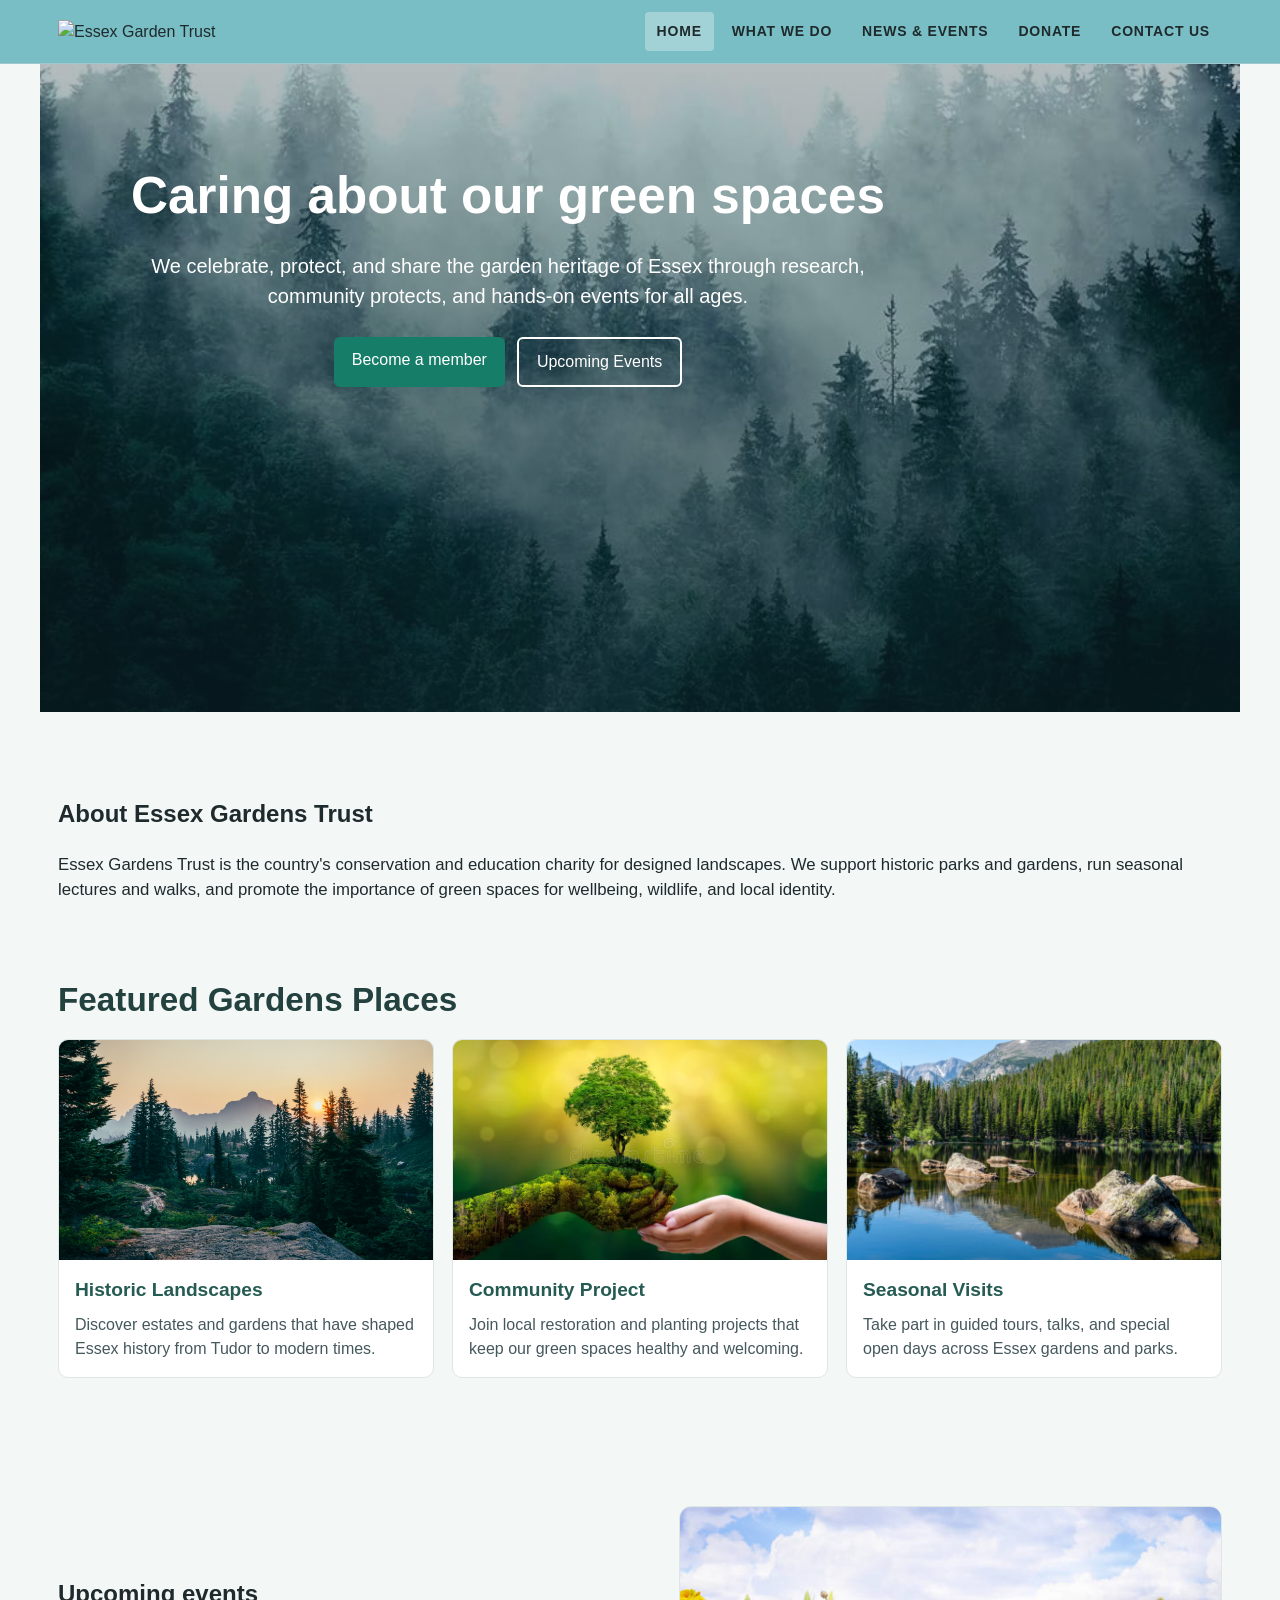
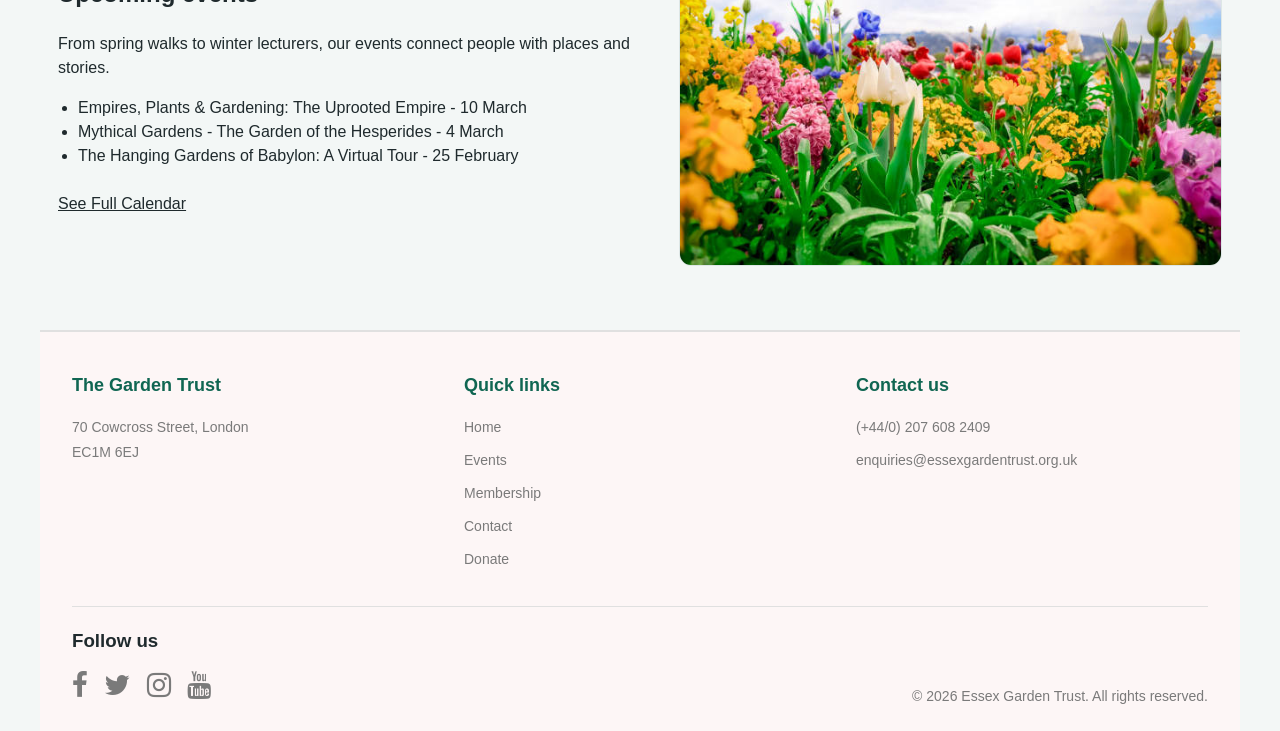
==== index.html @ 0fd84aa8 "Make website responsive across devices Added responsive breakpoints for navigation, hero section, ca" ====
<!DOCTYPE html>
<html lang="en">
<head>
    <meta charset="UTF-8">
    <meta name="viewport" content="width=device-width, initial-scale=1.0">
    <title>Garden Space</title>
    <link rel="stylesheet" href="style.css">
    <link rel="stylesheet" href="https://cdnjs.cloudflare.com/ajax/libs/font-awesome/4.7.0/css/font-awesome.min.css">
</head>
<body>
    <header class="site-header">
        <div class="header-inner">
            <img src="essex-gardens-logo-new.svg" alt="Essex Garden Trust" class="brand-mark">
            <nav class="top-nav" aria-label="Main navigation">
                <a href = "index.html" class="active">Home</a>
                <a href = "whatwedo.html">What We Do</a>
                <a href = "events.html">News & Events</a>
                <a href = "donate.html">Donate</a>
                <a href="contact.html">Contact Us</a>
            </nav>
        </div>
    </header>
<main>
    <section class="hero">
        <div class="hero-overlay"></div>
        <div class="hero-content">
            <h1>Caring about our green spaces</h1>
            <p>We celebrate, protect, and share the garden heritage of Essex through research, community protects, and hands-on events for all ages. </p>
            <div class="hero-actions">
                <a href="membership.html" class="btn1">Become a member</a>
                <a href="events.html" class="btn2">Upcoming Events</a>
            </div>
        </div>
    </section>

    <section class="intro" id="about">
        <div class="content">
            <h2>About Essex Gardens Trust</h2>
            <p>
                Essex Gardens Trust is the country's conservation and education charity for designed
                landscapes. We support historic parks and gardens, run seasonal lectures and walks,
                and promote the importance of green spaces for wellbeing, wildlife, and local identity.
            </p>
        </div>
    </section>

    <section class="section cards" id="featured">
        <h2>Featured Gardens Places</h2>
        <div class="card-grid">
            <article class="card">
                <img src="images/copertina-1.jpg" alt="Historic landscaped park">
                <div class="card-body">
                    <h3>Historic Landscapes</h3>
                    <p>Discover estates and gardens that have shaped Essex history from Tudor to modern times.</p>
                </div>
            </article>

            <article class="card">
                <img src="images/environment-earth-day-hands-trees-growing-seedlings-bokeh-green-background-female-hand-holding-tree-nature-field-gra-130247647.webp" alt="Community gardens and green spaces">
                <div class="card-body">
                    <h3>Community Project</h3>
                    <p>Join local restoration and planting projects that keep our green spaces healthy and welcoming.</p>
                </div>
            </article>

            <article class="card">
                <img src="images/shutterstock_1160412862.webp" alt="Garden path in spring bloom"> 
                <div class="card-body">
                    <h3>Seasonal Visits</h3>
                    <p>Take part in guided tours, talks, and special open days across Essex gardens and parks.</p>
                </div>
            </article>
        </div>
    </section>

        <section class="events-preview" id="events">
        <div class="events-copy">
            <h2>Upcoming events</h2>
            <p>From spring walks to winter lecturers, our events connect people with places and stories.</p>
            <ul>
                <li>Empires, Plants & Gardening: The Uprooted Empire - 10 March</li>
                <li>Mythical Gardens - The Garden of the Hesperides - 4 March</li>
                <li>The Hanging Gardens of Babylon: A Virtual Tour - 25 February</li>
            </ul>
            <a href = "events.html" class="btn3">See Full Calendar</a>
        </div>
        <img src="images/istockphoto-1153074786-612x612.jpg" alt="Colorful Spring Flowers">
    </section>

    <section class="footer">
        <div class="box-container">
            <div class="box">
                <h3>The Garden Trust</h3>
                <p>70 Cowcross Street,
                    London
                    <br>EC1M 6EJ</p>
            </div>
            <div class="box">
                <h3>Quick links</h3>
                <a href="#index.html">Home</a>
                <a href="events.html">Events</a>
                <a href="membership.html">Membership</a>
                <a href="contact.html">Contact</a>
                <a href="donate.html">Donate</a>
            </div>
            <div class="box">
                <h3>Contact us</h3>
                <p>(+44/0) 207 608 2409</p>
                <p>enquiries@essexgardentrust.org.uk</p>
            </div>
        </div>

        <div class="footer-bottom">
            <div class="box social">
                <h3>Follow us</h3>
                <a href="https://www.facebook.com/thegardenstrust" target="_blank"><i class="fa fa-facebook"></i></a>
                <a href="https://x.com/thegardenstrust" target="_blank"><i class="fa fa-twitter"></i></a>
                <a href="https://www.instagram.com/thegardenstrust/" target="_blank"><i class="fa fa-instagram"></i></a>
                <a href="https://www.youtube.com/channel/UCpClLRc6V0T062MCHS0TSSQ" target="_blank"><i class="fa fa-youtube"></i></a>
            </div>
            <p>&copy; 2026 Essex Garden Trust. All rights reserved.</p>
        </div>
    </section>
</body>
</html>
---- style.css ----
*{
    box-sizing: border-box;
}
body{
    margin: 0;
    font-family: "Segoe UI",Arial, sans-serif;
    background: #f3f7f6;
    color: #1f2a2d;
    line-height: 1.5;
}

a{
    color: inherit;
}

.site-header{
    background: #79bec4;
    border-bottom: 1px sold #9ec8cc;
    position: sticky;
    top: 0;
    z-index: 30;
}
.header-inner{
    max-width: 1200px;
    margin: 0 auto;
    padding: 12px 18px;
    display: flex;
    align-items: center;
    justify-content: space-between;
    gap: 20px;
}

.brand-mark{
    width: 320px;
    max-width: 50vw;
}

.top-nav{
    display: flex;
    flex-wrap: wrap;
    justify-content: flex-end;
    gap: 6px;
}

.top-nav a{
    text-decoration: none;
    text-transform: uppercase;
    font-size: 14px;
    letter-spacing: 0.8px;
    font-weight: 700;
    padding: 9px 12px;
    border-radius: 4px;
}

.top-nav a:hover,
.top-nav a.active{
    background: rgba(355, 255, 255, 0.3);
}

.hero{
    position: relative;
    display: grid;
    background-image:url('images/nature2.jpg');
    background-size: cover;
    background-position: center;
    min-height: 72vh;
    position: relative;
}

.hero-overlay{
    position: absolute;
    inset: 0;
    background: linear-gradient(to bottom, rgba(9,36,42, 0.3), rgba(9,36,42, 0.66));
}

.hero-content{
    position: relative;
    max-width: 900px;
    text-align: center;
    color: #fff;
    padding: 30px 20px;
}

.hero h1{
    font-size: clamp(2rem, 4vw, 3.4rem);
    margin: 0;
}

.hero p{
    margin: 16px auto 0;
    max-width: 720px;
    font-size: clamp(1rem, 1.8vw, 1.25rem);
}

.hero-action{
    margin-top: 26px;
    display: flex;
    justify-content: center;
    gap: 12px;
    flex-wrap: wrap;
}

.btn1{
    display: inline-block;
    text-decoration: none;
    border-radius: 6px;
    padding: 11px 18px;
    font-weight: 700px;
    background: #167e68;
    color: white;
}

.btn1 :hover{
    background: #106652;
}

.btn2{
    border: 2px solid #fff;
    color: #fff;
    display: inline-block;
    text-decoration: none;
    border-radius: 6px;
    padding: 11px 18px;
    font-weight: 700px;
}
.btn2:hover{
    background: rgba(255, 255, 255, 0.2);
}

section{
    max-width: 1200px;
    margin: 0 auto;
    padding: 64px 18px;
}

.section h2{
    margin: 0 0 14px;
    color: #22413f;
    font-size: clamp(1.6rem, 2.6vw, 2.3rem);
}

.intro .section-content{
    background: #ffffff;
    border: 1px solid #dde7e6;
    border-radius: 12px;
    padding: 26px;
}

.intro p{
    margin: 0;
    font-size: 1.05rem;
}

.cards{
    padding-top: 9px;
}

.card-grid{
    display: grid;
    grid-template-columns: repeat( 3, minmax(0, 1fr));
    gap: 18px;
}

.card{
    background: #fff;
    border: 1px solid #dde7e6;
    border-radius: 10px;
    overflow: hidden;
}

.card img{
    width: 100%;
    height: 220px;
    object-fit: cover;
    display: block;
}

.card-body{
    padding: 16px;
}

.card-body h3{
    margin: 0 0 8px;
    color: #255b53;
    font-size: 1.2rem;
}

.card-body p{
    margin: 0;
    color: #45585c;
}

.events-preview{
    display: grid;
    grid-template-columns: 1.1fr 1fr;
    gap: 24px;
    align-items: center;
}

.events-copy ul{
    margin: 16px 0 24px;
    padding-left: 20px;
}

.events-image{
    width: 100%;
    height: 360px;
    object-fit: cover;
    border-radius: 12px;
    border: 1px solid #dde7e6;
}


.footer .box-container{
    display: grid;
    grid-template-columns: repeat(3, minmax(220px, 1fr));
    gap: 40px;
}

.footer .box-container .box{
    display: block;
    margin-top: 0;
    color: #7a7a7a;
    padding-right: 0;
}

.footer .box-container .box h3{
    font-size: 18px;
    color: #106652;
    margin: 0 0 12px;
}

.footer .box-container .box p{
    color: #7a7a7a;
    font-size: 14px;
    line-height: 1.8;
    padding: 4px 0;
    margin: 0;
    text-align: left;
}

.footer .box-container .box a{
    display: block;
    color: #7a7a7a;
    font-size: 14px;
    padding: 6px 0;
    text-decoration: none;
}

.footer .box-container .box a:hover{
    color:#106652;
    text-decoration: underline;
}
.footer{
    background-color: #FDF6F6;
    border-top: 2px solid #e0e0e0;
    padding: 40px 32px 24px;
}

.footer-bottom{
    display: flex;
    align-items: flex-end;
    justify-content: space-between;
    gap: 20px;
    margin-top: 30px;
    padding-top: 20px;
    border-top: 1px solid #e0e0e0;
    flex-wrap: wrap;
}

.footer-bottom p{
    text-align: right;
    color: #7a7a7a;
    font-size: 14px;
    padding: 0;
    margin: 0;
}

.footer .social h3{
    margin: 0 0 10px;
}

.footer .social a{
    display: inline-block;
    margin-right: 12px;
    color: #7a7a7a;
    font-size: 28px;
    padding: 0;
}

.footer .social a:hover{
    color: #106652;
}

@media(max-width: 900px){
    .footer .box-container{
        grid-template-columns: 1fr;
        gap: 20px;
    }

    .footer-bottom{
        align-items: flex-start;
    }

    .footer-bottom p{
        text-align: left;
    }
}
.about-showcase{
    padding-top: 28px;
}

.about-gallery{
    display: grid;
    grid-template-columns: repeat(3, minmax(0, 1fr));
    gap: 16px;
    margin-bottom: 26px;
}

.about-gallery img{
    width: 100%;
    height: 280px;
    object-fit: cover;
    border-radius: 10px;
    border: 1px solid #dde7e6;
    display: block;
}

.about-copy{
    background: #ffffff;
    border: 1px solid #dde7e6;
    border-radius: 12px;
    padding: 26px;
}

.about-copy h1{
    margin: 0 0 16px;
    color: #22413f;
    font-size: clamp(2rem, 3.5vw, 2.8rem);
}

.about-copy p{
    margin: 0 0 18px;
    color: #2d4044;
    font-size: 1.08rem;
}

.about-membership-link{
    margin: 16px 0 0;
    font-size: 1.03rem;
    color: #2d4044;
}

.about-membership-link a{
    color: #167e68;
    font-weight: 700;
}

.about-membership-link a:hover{
    color: #106652;
}

.about-process{
    padding-top: 0;
}
.upcoming-events h1{
    color: #095219;
    padding: 50px 0;
    text-align: center;
}

.events-section{
    background-color: #ffffff;
    padding: 40px 0 60px;
}

.upcoming-event{
    color: #095219;
    text-align: center;
    font-size: 36px;
    margin: 0;
    padding: 40px 0 20px;
}

.events-p{
    text-align: center;
    color: #095219;
    margin: 0 0 30px;
    font-size: 18px;
}

.events-grid{
    display:flex;
    gap: 30px;
    justify-content: center;
    padding: 0 40 60px;
    flex-wrap: wrap;
}

.events-card{
    background: #ffffff;
    border-radius: 8px;
    box-shadow: 0 6px 16px rgba( 0, 0, 0, 0.08);
    padding: 20px;
    max-width: 360px;
    text-align: left;
}

.events-card img{
    width: 100%;
    border-radius: 6px;
    object-fit: cover;
    height: 200px;
}

.events-text {
    color: #2F6537;
    font-size: 14px;
    margin: 6px 0 10px;
}

.events-text1{
    color: #2F6537;
    font-size: 14px;
    margin: 0 0 16px;
}

.btn-event{
    background-color: #5A8A42;
    border: none;
    border-radius: 5px;
    padding: 10px 14px;
    cursor: pointer;
}

.btn-event a{
    color: white;
    text-decoration: none;
}

.events-p{
    color: #095219;
    text-align: center;
    font-size: 20px;
    padding-bottom: 40px;
    padding-top: 20px;
    font-family: "Times New Roman", serif;
}

.events-card img{
    width: 100%;
    border-radius: 8px;
    box-shadow: 0 6px 16px rgba(0, 0, 0, 0.08); 
}
.events-grid{
    display: grid;
    grid-template-columns: repeat(3, minmax(220px, 1fr));
    gap: 30px;
    padding: 0 60px;
    background-color: #FDF6F6;
    border-radius: 8px;
}
.btn-event:hover{
    background-color: #4a7535;
}
.events-card h3{
    color: #2F6537;
    margin: 10px 0 8px;
    font-size: 18px;
    text-align: center;
}

.events-card p{
    color: #2F6537;
    font-size: 14px;
    padding: 0 10px;
    text-align: center;
}

.btn-event{
    background-color: #5A8A42;
    color: white;
    border: none;
    width: 100px;
    height: 45px;
    border-radius: 5px;
}
.btn-event a{
    color: white;
    text-decoration: none;
}


.contact-section{
    background-color: #FDF6F6;
    padding: 50px 0 100px 50px;
}

.contact-section .section-title{
    text-align: center;
    color: #095219;
    font-size: 36px;
    padding-bottom: 20px;
    margin: 0;
}
.contact-section .section-subtitle{
    text-align: center;
    color: #7a7a7a;
    font-size: 16px;
    padding: 40px;
    margin: 0;
}

.contact-section .section-contect{
    display: flex;
    gap: 60px;
    max-width: 1200px;
}
.contact-left{
    flex: 1;
}
.contact-right{
    flex: 1;
}
.contact-section .section-heading{
    text-align: left;
    color: #095219;
    font-size: 24px;
    padding: 0 0 20px 0;
    margin: 0;
}
.contact-section .contact-info-list{
    margin-top: 30px;
    margin-left: 0;
    display: flex;
    flex-direction: column;
    text-align: left;
    gap: 10px;
    padding-left: 0;
}
.contact-section .contact-info-list .contact-info{
    display: flex;
    align-items:  center;
    gap: 16px;
    margin-bottom: 30px 0;
}
.contact-section .section-heading{
    text-align: left;
    color: #095219;
    font-size: 24px;
    padding: 0 0 20px 0;
    margin: 0;
}
.contact-section .contact-info-list{
    margin-top: 30px;
    margin-left: 0;
    display: flex;
    flex-direction: column;
    text-align: left;
    gap: 10px;
    padding-left: 0;
}
.contact-section .contact-info-list .contact-info{
    display: flex;
    align-items: center;
    gap: 16px;
    margin-bottom: 30px 0;
}
.contact-section .contact-info-list .contact-info p{
    color: #095219;
    font-size: 16px;
}
.social-buttons{
    display: flex;
    gap: 15px;
    justify-content: flex-start;
    margin-top: 30px;
}

.social-btn{
    background-color: #5A8A42;
    color: white;
    display: inline-block;
    min-width: 120px;
    text-align: center;
    padding: 14px 24px;
    border-radius: 8px;
    text-decoration: none;
    font-size: 14px;
    font-weight: bold;
    transition: background-color 0.3s;
}
.social-btn:hover{
    background-color: #4a7535;
}
.contact-form{
    display: flex;
    flex-direction: column;
    gap: 15px;
}
.form-input, .form-textarea{
    padding: 12px;
    border: 1px solid #ddd;
    border-radius: 5px;
    font-size: 14px;
    font-family: Arial, sans-serif;
}
.form-input::placeholder, .form-textarea::placeholder{
    color: #999;
}
.form-btn{
    background-color: #5A8A42;
    color: white;
    width: 100%;
    padding: 14px 30px;
    border: none;
    border-radius: 5px;
    font-size: 16px;
    font-weight: bold;
    cursor: pointer;
    transition: background-color 0.3s;
}
.form-btn:hover{
    background-color: #4a7535;
}
.membership-home{
    background: linear-gradient(to bottom,
    #cfe3d4 0%,
    #eaf4ee 60%,
    #f6fbf8 100% 
    );
}

.membership-title{
    text-align: center;
    color: #095219;
    font-size: 36px;
    padding: 50px 0 12px;
    margin: 0;
}

.membership-section{
    padding: 10px 24px 70px;
}

.membership-description{
    text-align: center;
    color:#7a7a7a;
    font-size: 18px;
    padding: 0 20px 40px;
    margin: 0;
}

.membership-option{
    display: grid;
    grid-template-columns: repeat(3, minmax(0, 1fr));
    gap: 22px;
    max-width: 1100px;
    margin: 0 auto;
}

.membership-card{
    background: #ffffff;
    border-radius: 12px;
    box-shadow: 0 6px 16px rgba(0, 0, 0, 0.08);
    border: 1px solid #d9e9dd;
    padding: 28px 22px 22px;
    position: relative;
    text-align: center;
    display: flex;
    flex-direction: column;
}

.membership-option .membership-card h3{
    color: #106652;
    margin: 8px 0 20px;
    font-size: 24px;
}

.membership-option .membership-card p{
    color: #106652;
    font-size: 16px;
    padding: 0;
    margin: 0;
}

.membership-price strong{
    color: #69a53d;
    font-size: 58px;
    line-height: 1;
}

.membership-price{
    margin-bottom: 26px !important;
    color: #4f5d58 !important;
    font-size: 18px !important;
    font-weight: 500;
}

.membership-option .membership-include{
    display: block;
    list-style: none;
    margin: 0;
    padding: 0;
    text-align: left;
    color: #4f5d58;
    font-size: 14px;
}

.membership-option .membership-include li{
    border-bottom: 1px solid #e7ece9;
    padding: 12px 0;
}

.membership-option .membership-include hr{
    display: none;
}

.membership-button,
.membership-button1,
.membership-button2{
    margin-top: 22px;
    width: 140px;
    align-self: center;
    background-color: #5A8A42;
    color: #fff;
    border: none;
    border-radius: 8px;
    height: 52px;
    font-size: 16px;
    font-weight: 600;
    cursor: pointer;
}

.membership-button:hover,
.membership-button1:hover,
.membership-button2:hover{
    background-color: #4a7535;
}

@media (max-width: 760px){
    .membership-option{
        grid-template-columns: 1fr;
    }
}

.donation-title{
    color: #106652;
    text-align: center;
    font-size: 36px;
    padding: 50px 0 12px;
    margin: 0;
}

.donation-subtitle {
    color: #7a7a7a;
    text-align: center;
    font-size: 18px;
    padding: 0 20px 40px;
    margin: 0;
}
.donation-section{
    background-color: #FDF6F6;
    padding: 10px 24px 70px;
}
.donate-card h3{
    color: #106652;
    margin: 8px 0 20px;
    font-size: 24px;
    text-align: center;
}

.donate-card p{
    color: #106652;
    font-size: 15px;
    padding: 0;
    margin: 0;
    text-align: center;
}
.donate-card{
    background: #ffffff;
    display: grid;
    grid-template-columns: 1fr;
    align-items: center;
    justify-content: center;
    border-radius: 12px;
    box-shadow: 0 6px 16px rgba(0, 0, 0, 0.08);
    border: 1px solid #d9e9dd;
    padding: 28px 22px 22px;
    max-width: 400px;
    margin: 0 auto;
}

.donate-btn{
    background-color: #106652;
    color: #fff;
    border: none;
    border-radius: 9px;
    height: 52px;
    font-size: 16px;
    font-weight: 600;
    cursor: pointer;
    margin: 30px auto 0;
    width: 140px;
    align-items: center;
    justify-content: center;
    display: flex;
}
.donate-btn:hover{
    background-color: #0d4d3b;
}

.heritage-p{
    color: black;
    text-align: left;
    font-size: 18px;
    padding: 0 20px 40px;
    margin: 0;
}

.heritage-list li{
    color: black;
    line-height: 1.5;
    font-size: 16px;
}

img{
    max-width: 100%;
    height: auto;
}

.site-header{
    border-bottom: 1px solid #9ec8cc;
}

.top-nav a:hover,
.top-nav a.active{
    background: rgba(255, 255, 255, 0.3);
}

.brand-mark{
    width: clamp(170px, 28vw, 320px);
}

.hero-action,
.hero-actions{
    margin-top: 26px;
    display: flex;
    justify-content: center;
    gap: 12px;
    flex-wrap: wrap;
}

.events-preview > img,
.events-image{
    width: 100%;
    height: 360px;
    object-fit: cover;
    border-radius: 12px;
    border: 1px solid #dde7e6;
    display: block;
}

.events-grid{
    max-width: 1200px;
    margin: 0 auto;
    grid-template-columns: repeat(3, minmax(220px, 1fr));
    padding: 0 24px;
}

.donate-grid{
    display: grid;
    grid-template-columns: repeat(3, minmax(220px, 1fr));
    gap: 22px;
    max-width: 1200px;
    margin: 0 auto;
    padding: 0 24px;
}

.contact-section{
    padding: 50px 0 70px;
}

.contact-section .section-contect{
    display: flex;
    gap: 40px;
    max-width: 1200px;
    margin: 0 auto;
    padding: 0 24px;
}

.social-buttons{
    flex-wrap: wrap;
}

@media (max-width: 1024px){
    .card-grid,
    .about-gallery,
    .membership-option,
    .events-grid,
    .donate-grid{
        grid-template-columns: repeat(2, minmax(0, 1fr));
    }

    .events-preview{
        grid-template-columns: 1fr;
    }

    .contact-section .section-contect{
        flex-direction: column;
    }
}

@media (max-width: 760px){
    .header-inner{
        flex-direction: column;
        align-items: center;
        gap: 10px;
    }

    .top-nav{
        justify-content: center;
    }

    .top-nav a{
        font-size: 12px;
        padding: 8px 10px;
    }

    section{
        padding: 42px 14px;
    }

    .card-grid,
    .about-gallery,
    .events-grid,
    .membership-option,
    .donate-grid,
    .footer .box-container{
        grid-template-columns: 1fr;
    }

    .events-preview > img,
    .events-image{
        height: 250px;
    }

    .events-grid,
    .donate-grid,
    .contact-section .section-contect{
        padding-left: 14px;
        padding-right: 14px;
    }

    .membership-title,
    .donation-title,
    .upcoming-event,
    .contact-section .section-title{
        font-size: 30px;
    }
}

@media (max-width: 480px){
    .brand-mark{
        width: min(240px, 82vw);
    }

    .hero h1{
        font-size: 1.8rem;
    }

    .social-btn,
    .form-btn,
    .btn1,
    .btn2,
    .btn-event,
    .donate-btn,
    .membership-button,
    .membership-button1,
    .membership-button2{
        width: 100%;
        max-width: 280px;
    }
}
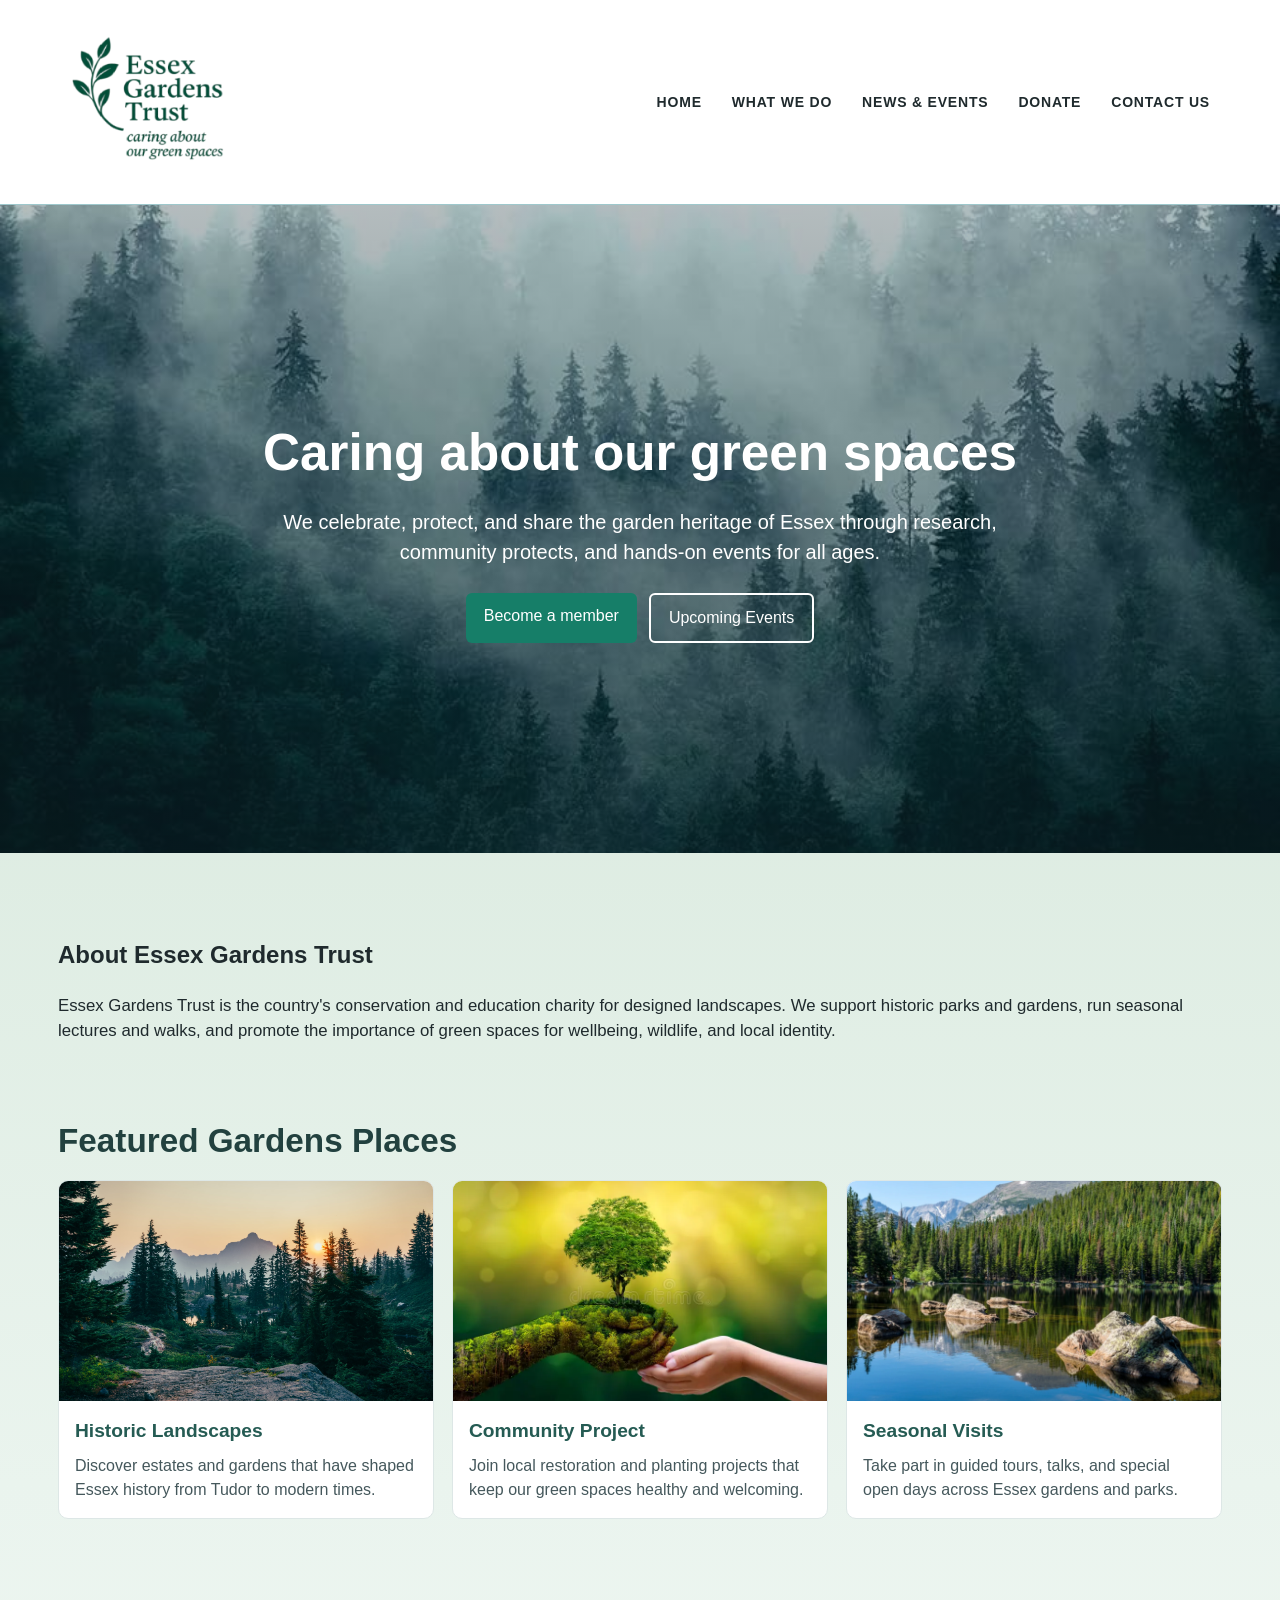
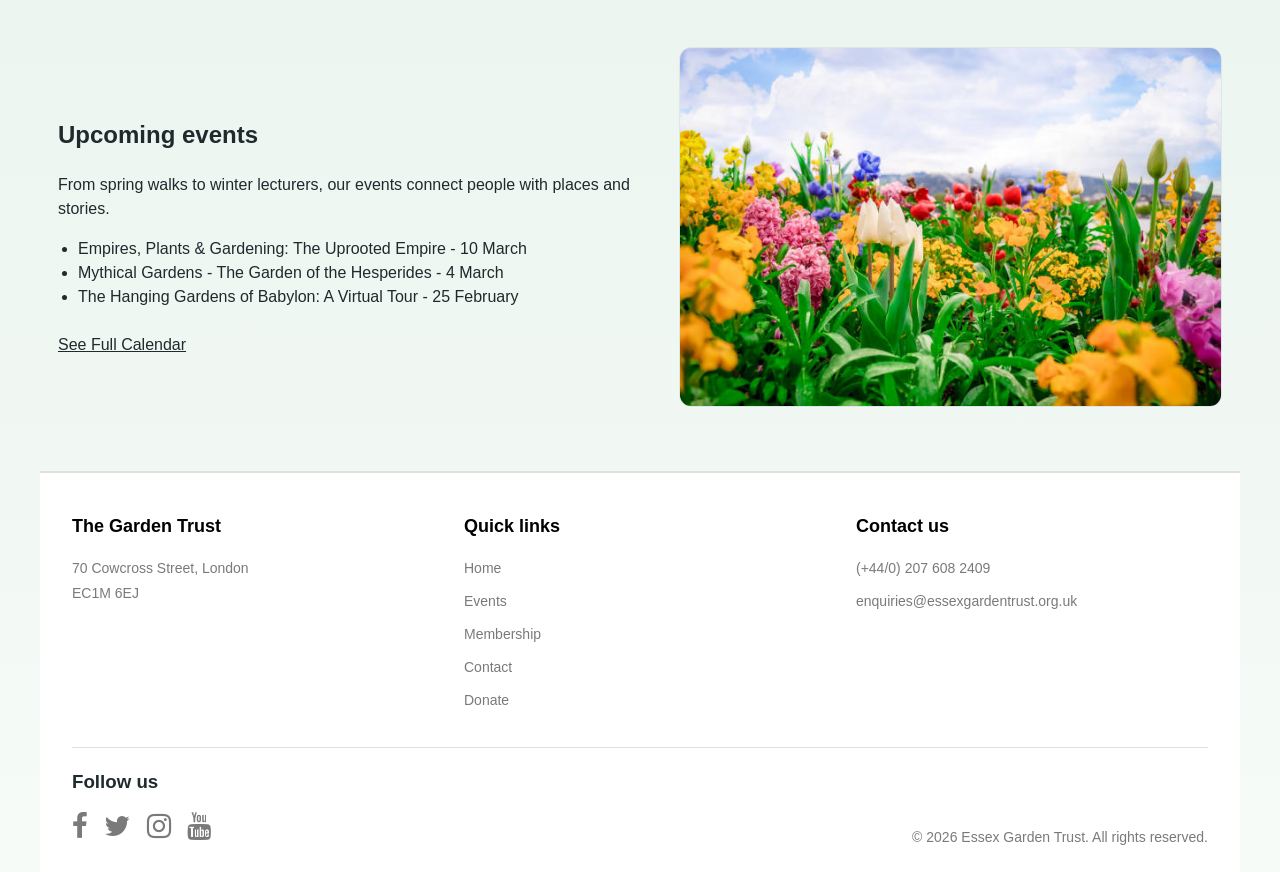
==== commit 1b6fdec2: "Make hero image full-width and centered Updated hero section styles so the image stretches across th" ====
--- a/index.html
+++ b/index.html
@@ -7,10 +7,10 @@
     <link rel="stylesheet" href="style.css">
     <link rel="stylesheet" href="https://cdnjs.cloudflare.com/ajax/libs/font-awesome/4.7.0/css/font-awesome.min.css">
 </head>
-<body>
+<body class="membership-home">
     <header class="site-header">
         <div class="header-inner">
-            <img src="essex-gardens-logo-new.svg" alt="Essex Garden Trust" class="brand-mark">
+            <img src="Untitled-removebg-preview.png" alt="Essex Garden Trust" class="brand-mark">
             <nav class="top-nav" aria-label="Main navigation">
                 <a href = "index.html" class="active">Home</a>
                 <a href = "whatwedo.html">What We Do</a>
--- a/style.css
+++ b/style.css
@@ -14,7 +14,7 @@
 }
 
 .site-header{
-    background: #79bec4;
+    background: #ffffff;
     border-bottom: 1px sold #9ec8cc;
     position: sticky;
     top: 0;
@@ -58,12 +58,16 @@
 }
 
 .hero{
-    position: relative;
     display: grid;
+    place-items: center;
     background-image:url('images/nature2.jpg');
     background-size: cover;
     background-position: center;
     min-height: 72vh;
+    width: 100%;
+    max-width: none;
+    margin: 0;
+    padding: 0;
     position: relative;
 }
 
@@ -75,6 +79,8 @@
 
 .hero-content{
     position: relative;
+    z-index: 1;
+    width: min(900px, 100%);
     max-width: 900px;
     text-align: center;
     color: #fff;
@@ -90,14 +96,6 @@
     margin: 16px auto 0;
     max-width: 720px;
     font-size: clamp(1rem, 1.8vw, 1.25rem);
-}
-
-.hero-action{
-    margin-top: 26px;
-    display: flex;
-    justify-content: center;
-    gap: 12px;
-    flex-wrap: wrap;
 }
 
 .btn1{
@@ -139,13 +137,6 @@
     font-size: clamp(1.6rem, 2.6vw, 2.3rem);
 }
 
-.intro .section-content{
-    background: #ffffff;
-    border: 1px solid #dde7e6;
-    border-radius: 12px;
-    padding: 26px;
-}
-
 .intro p{
     margin: 0;
     font-size: 1.05rem;
@@ -202,15 +193,6 @@
     padding-left: 20px;
 }
 
-.events-image{
-    width: 100%;
-    height: 360px;
-    object-fit: cover;
-    border-radius: 12px;
-    border: 1px solid #dde7e6;
-}
-
-
 .footer .box-container{
     display: grid;
     grid-template-columns: repeat(3, minmax(220px, 1fr));
@@ -226,7 +208,7 @@
 
 .footer .box-container .box h3{
     font-size: 18px;
-    color: #106652;
+    color: black;
     margin: 0 0 12px;
 }
 
@@ -252,7 +234,7 @@
     text-decoration: underline;
 }
 .footer{
-    background-color: #FDF6F6;
+    background-color: #ffffff;
     border-top: 2px solid #e0e0e0;
     padding: 40px 32px 24px;
 }
@@ -363,19 +345,20 @@
 .about-process{
     padding-top: 0;
 }
-.upcoming-events h1{
-    color: #095219;
-    padding: 50px 0;
-    text-align: center;
-}
-
+
+.events-home{
+    background: linear-gradient(to bottom,
+    #cfe3d4 0%,
+    #eaf4ee 60%,
+    #f6fbf8 100% 
+    );
+}
 .events-section{
-    background-color: #ffffff;
     padding: 40px 0 60px;
 }
 
 .upcoming-event{
-    color: #095219;
+    color: #106652;
     text-align: center;
     font-size: 36px;
     margin: 0;
@@ -384,7 +367,7 @@
 
 .events-p{
     text-align: center;
-    color: #095219;
+    color: #106652;
     margin: 0 0 30px;
     font-size: 18px;
 }
@@ -395,6 +378,11 @@
     justify-content: center;
     padding: 0 40 60px;
     flex-wrap: wrap;
+    background: linear-gradient(to bottom,
+    #cfe3d4 0%,
+    #eaf4ee 60%,
+    #f6fbf8 100% 
+    );
 }
 
 .events-card{
@@ -414,19 +402,19 @@
 }
 
 .events-text {
-    color: #2F6537;
+    color: #106652;
     font-size: 14px;
     margin: 6px 0 10px;
 }
 
 .events-text1{
-    color: #2F6537;
+    color: #106652;
     font-size: 14px;
     margin: 0 0 16px;
 }
 
 .btn-event{
-    background-color: #5A8A42;
+    background-color: #106652;
     border: none;
     border-radius: 5px;
     padding: 10px 14px;
@@ -439,7 +427,7 @@
 }
 
 .events-p{
-    color: #095219;
+    color: black;
     text-align: center;
     font-size: 20px;
     padding-bottom: 40px;
@@ -461,24 +449,24 @@
     border-radius: 8px;
 }
 .btn-event:hover{
-    background-color: #4a7535;
+    background-color: #145c4f;
 }
 .events-card h3{
-    color: #2F6537;
+    color: #106652;
     margin: 10px 0 8px;
     font-size: 18px;
     text-align: center;
 }
 
 .events-card p{
-    color: #2F6537;
+    color: black;
     font-size: 14px;
     padding: 0 10px;
     text-align: center;
 }
 
 .btn-event{
-    background-color: #5A8A42;
+    background-color: #106652;
     color: white;
     border: none;
     width: 100px;
@@ -492,20 +480,19 @@
 
 
 .contact-section{
-    background-color: #FDF6F6;
     padding: 50px 0 100px 50px;
 }
 
 .contact-section .section-title{
     text-align: center;
-    color: #095219;
+    color: #106652;
     font-size: 36px;
     padding-bottom: 20px;
     margin: 0;
 }
 .contact-section .section-subtitle{
     text-align: center;
-    color: #7a7a7a;
+    color: black;
     font-size: 16px;
     padding: 40px;
     margin: 0;
@@ -524,7 +511,7 @@
 }
 .contact-section .section-heading{
     text-align: left;
-    color: #095219;
+    color: #106652;
     font-size: 24px;
     padding: 0 0 20px 0;
     margin: 0;
@@ -546,7 +533,7 @@
 }
 .contact-section .section-heading{
     text-align: left;
-    color: #095219;
+    color: #106652;
     font-size: 24px;
     padding: 0 0 20px 0;
     margin: 0;
@@ -567,7 +554,7 @@
     margin-bottom: 30px 0;
 }
 .contact-section .contact-info-list .contact-info p{
-    color: #095219;
+    color: #106652;
     font-size: 16px;
 }
 .social-buttons{
@@ -578,7 +565,7 @@
 }
 
 .social-btn{
-    background-color: #5A8A42;
+    background-color: #106652;
     color: white;
     display: inline-block;
     min-width: 120px;
@@ -591,25 +578,25 @@
     transition: background-color 0.3s;
 }
 .social-btn:hover{
-    background-color: #4a7535;
+    background-color: #145c4f;
 }
 .contact-form{
     display: flex;
     flex-direction: column;
     gap: 15px;
 }
-.form-input, .form-textarea{
+.form-input{
     padding: 12px;
     border: 1px solid #ddd;
     border-radius: 5px;
     font-size: 14px;
     font-family: Arial, sans-serif;
 }
-.form-input::placeholder, .form-textarea::placeholder{
+.form-input::placeholder{
     color: #999;
 }
 .form-btn{
-    background-color: #5A8A42;
+    background-color: #106652;
     color: white;
     width: 100%;
     padding: 14px 30px;
@@ -621,7 +608,7 @@
     transition: background-color 0.3s;
 }
 .form-btn:hover{
-    background-color: #4a7535;
+    background-color: #145c4f;
 }
 .membership-home{
     background: linear-gradient(to bottom,
@@ -633,7 +620,7 @@
 
 .membership-title{
     text-align: center;
-    color: #095219;
+    color: #106652;
     font-size: 36px;
     padding: 50px 0 12px;
     margin: 0;
@@ -645,7 +632,7 @@
 
 .membership-description{
     text-align: center;
-    color:#7a7a7a;
+    color: black;
     font-size: 18px;
     padding: 0 20px 40px;
     margin: 0;
@@ -760,7 +747,6 @@
     margin: 0;
 }
 .donation-section{
-    background-color: #FDF6F6;
     padding: 10px 24px 70px;
 }
 .donate-card h3{
@@ -839,10 +825,9 @@
 }
 
 .brand-mark{
-    width: clamp(170px, 28vw, 320px);
-}
-
-.hero-action,
+    width: clamp(105px, 16vw, 185px);
+}
+
 .hero-actions{
     margin-top: 26px;
     display: flex;
@@ -851,8 +836,7 @@
     flex-wrap: wrap;
 }
 
-.events-preview > img,
-.events-image{
+.events-preview > img{
     width: 100%;
     height: 360px;
     object-fit: cover;
@@ -870,9 +854,9 @@
 
 .donate-grid{
     display: grid;
-    grid-template-columns: repeat(3, minmax(220px, 1fr));
+    grid-template-columns: 1fr;
     gap: 22px;
-    max-width: 1200px;
+    max-width: 460px;
     margin: 0 auto;
     padding: 0 24px;
 }
@@ -896,9 +880,7 @@
 @media (max-width: 1024px){
     .card-grid,
     .about-gallery,
-    .membership-option,
-    .events-grid,
-    .donate-grid{
+    .membership-option{
         grid-template-columns: repeat(2, minmax(0, 1fr));
     }
 
@@ -933,15 +915,13 @@
 
     .card-grid,
     .about-gallery,
-    .events-grid,
     .membership-option,
     .donate-grid,
     .footer .box-container{
         grid-template-columns: 1fr;
     }
 
-    .events-preview > img,
-    .events-image{
+    .events-preview > img{
         height: 250px;
     }
 
@@ -962,7 +942,7 @@
 
 @media (max-width: 480px){
     .brand-mark{
-        width: min(240px, 82vw);
+        width: min(130px, 54vw);
     }
 
     .hero h1{
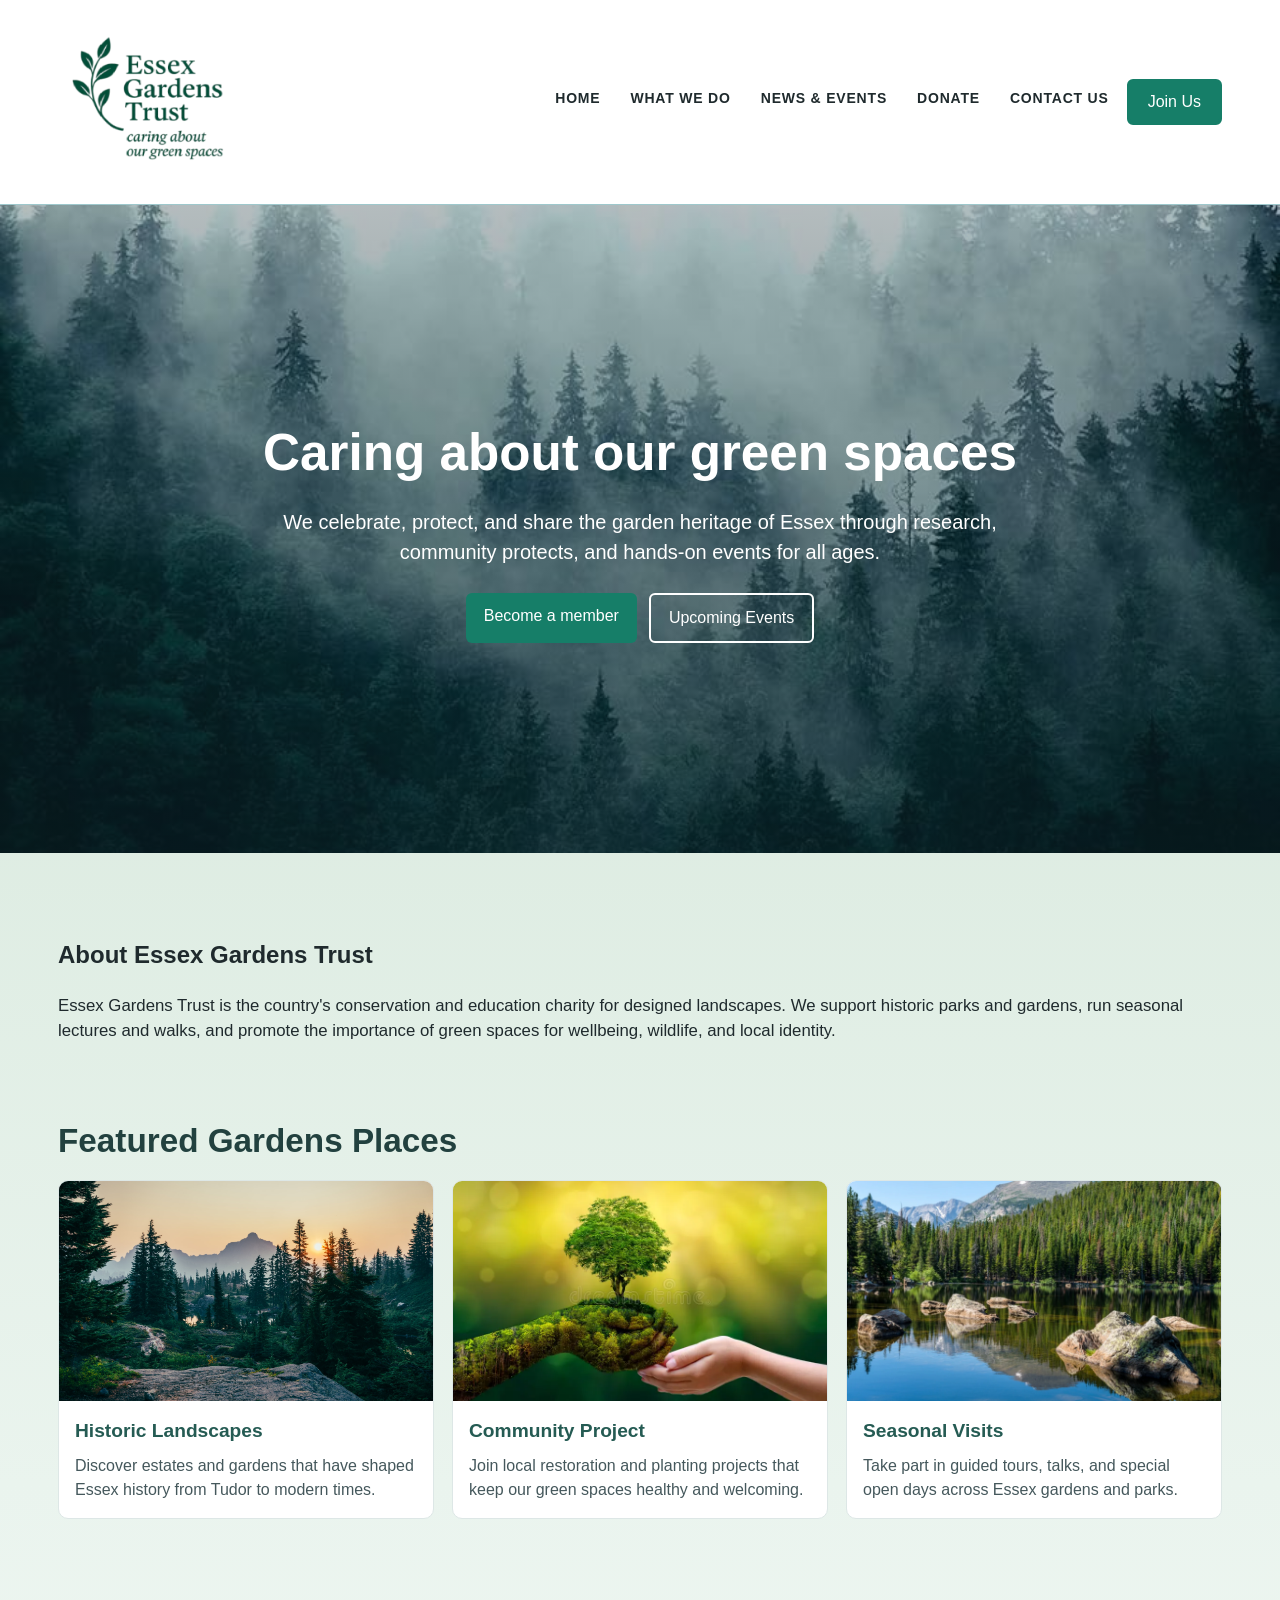
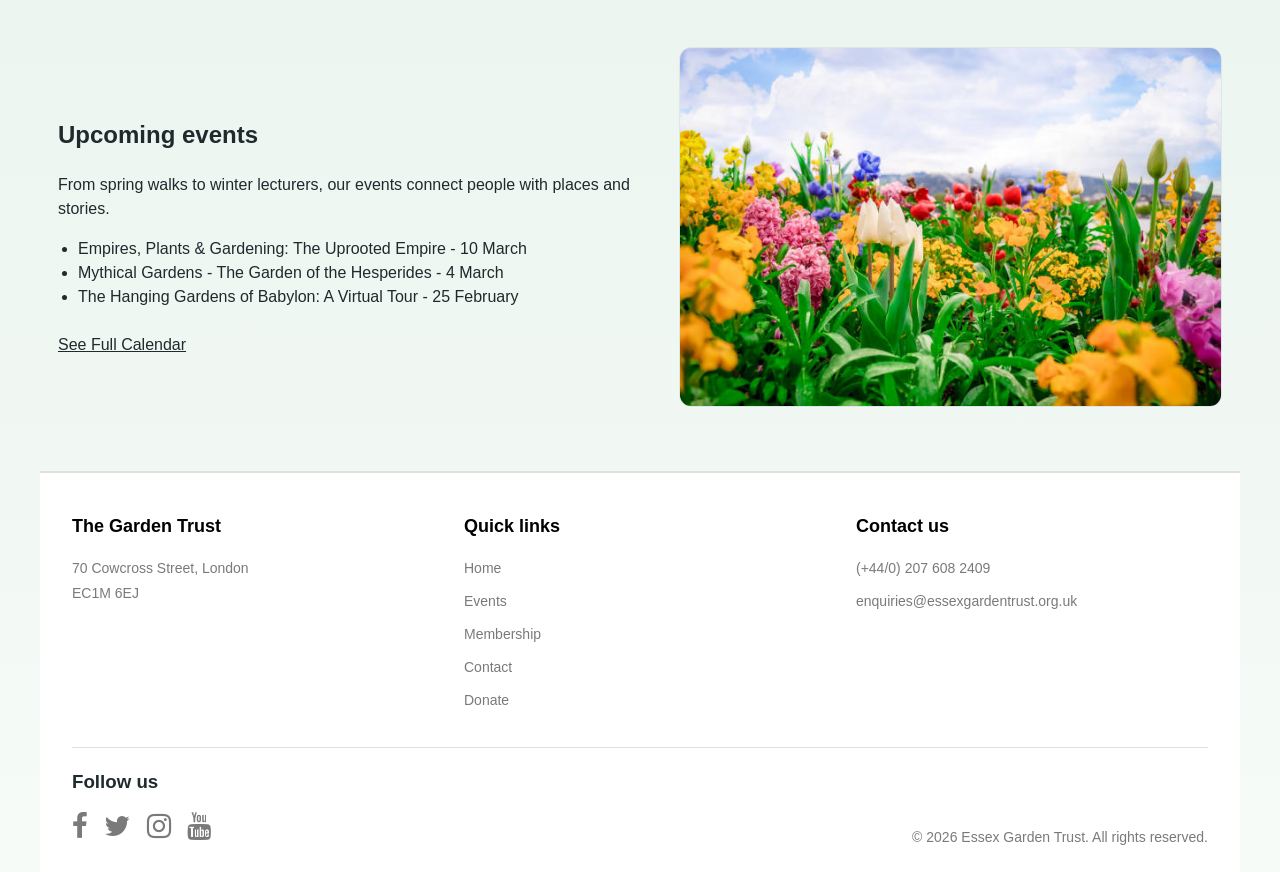
==== commit 17a7a84d: "Added news webpage Created the new News page and added initial content" ====
--- a/index.html
+++ b/index.html
@@ -6,6 +6,7 @@
     <title>Garden Space</title>
     <link rel="stylesheet" href="style.css">
     <link rel="stylesheet" href="https://cdnjs.cloudflare.com/ajax/libs/font-awesome/4.7.0/css/font-awesome.min.css">
+    <script src=".js"></script>
 </head>
 <body class="membership-home">
     <header class="site-header">
@@ -17,6 +18,7 @@
                 <a href = "events.html">News & Events</a>
                 <a href = "donate.html">Donate</a>
                 <a href="contact.html">Contact Us</a>
+                <button onclick="joinUs()" class="btn-join" a href="membership.html">Join Us</button>
             </nav>
         </div>
     </header>
--- a/style.css
+++ b/style.css
@@ -54,7 +54,7 @@
 
 .top-nav a:hover,
 .top-nav a.active{
-    background: rgba(355, 255, 255, 0.3);
+    background: rgba(255, 255, 255, 0.3);
 }
 
 .hero{
@@ -96,6 +96,20 @@
     margin: 16px auto 0;
     max-width: 720px;
     font-size: clamp(1rem, 1.8vw, 1.25rem);
+}
+
+.btn-join{
+    background-color: #167e68;
+    color: white;
+    border: 3px solid #167e68;
+    border-radius: 6px;
+    padding: 11px 18px;
+    font-weight: 700px;
+    cursor: pointer;
+    font-size: 16px;
+}
+.btn-join:hover{
+    background-color: #106652;
 }
 
 .btn1{
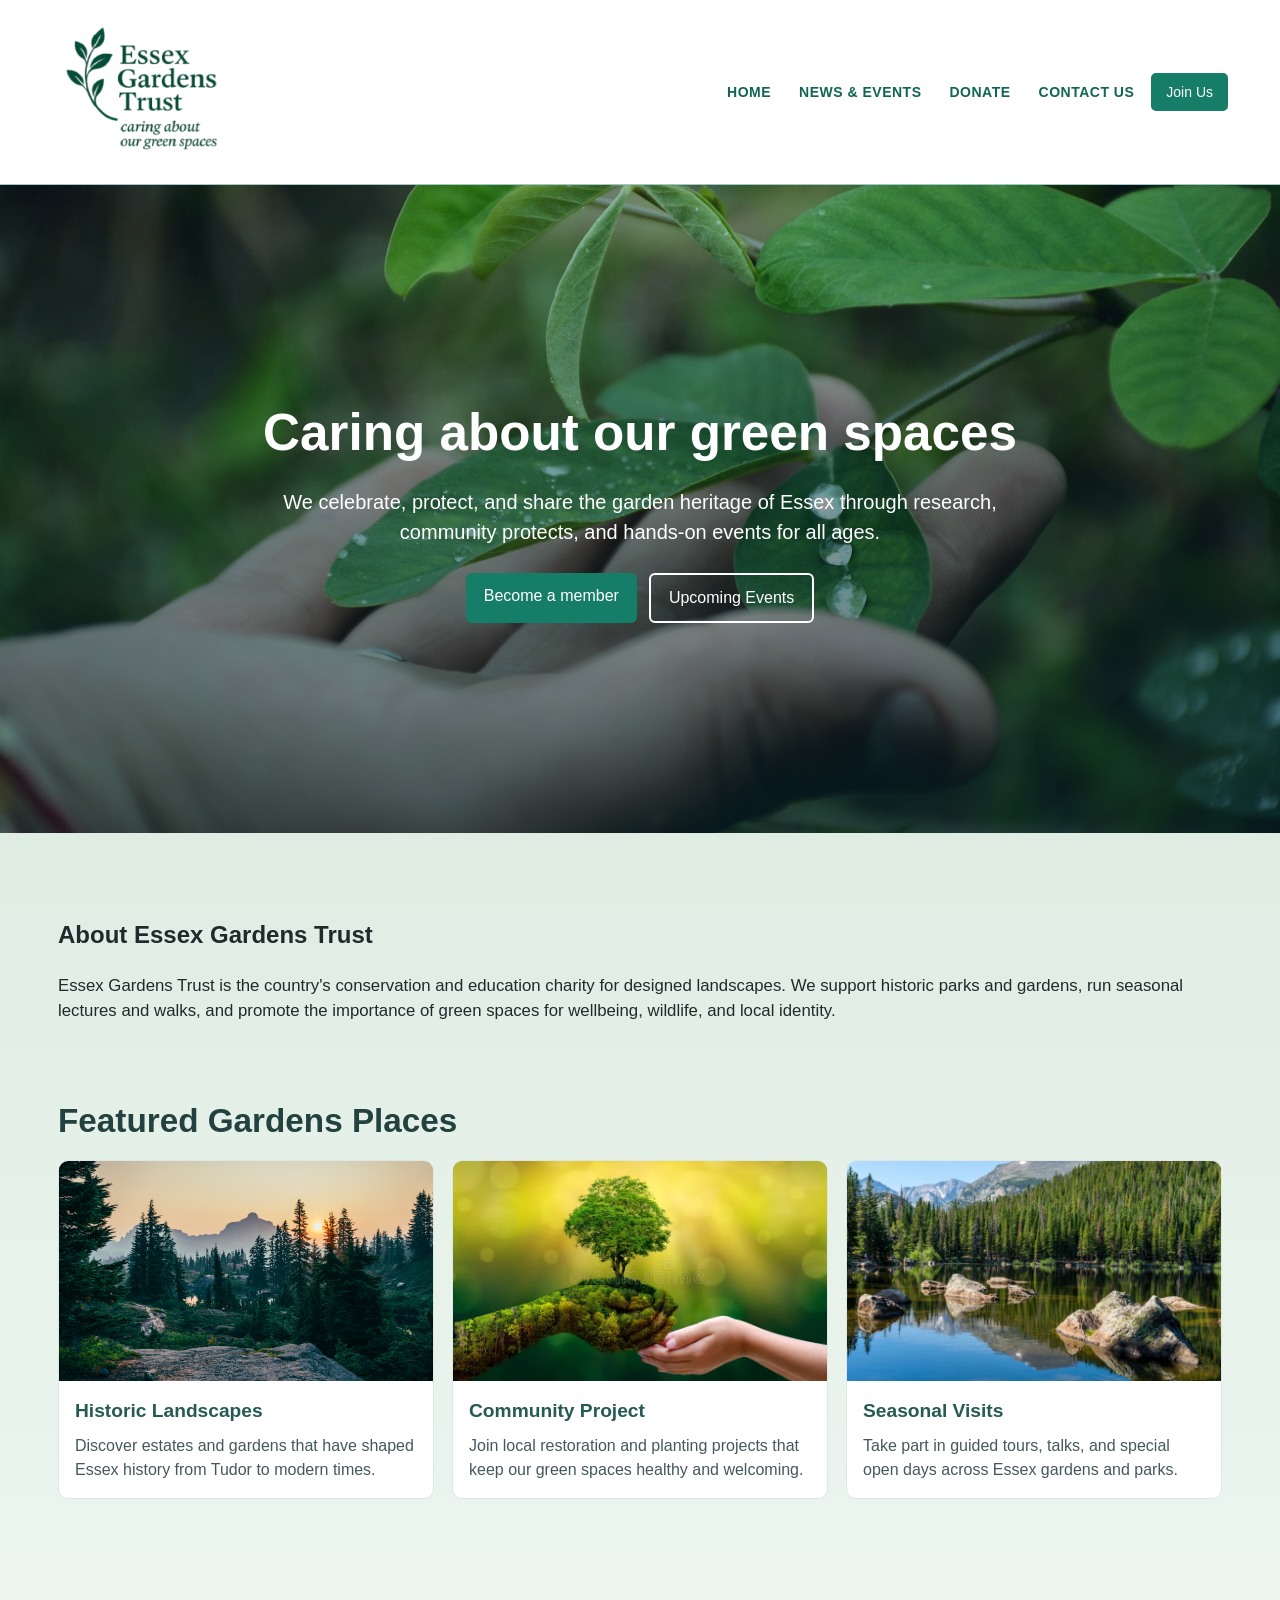
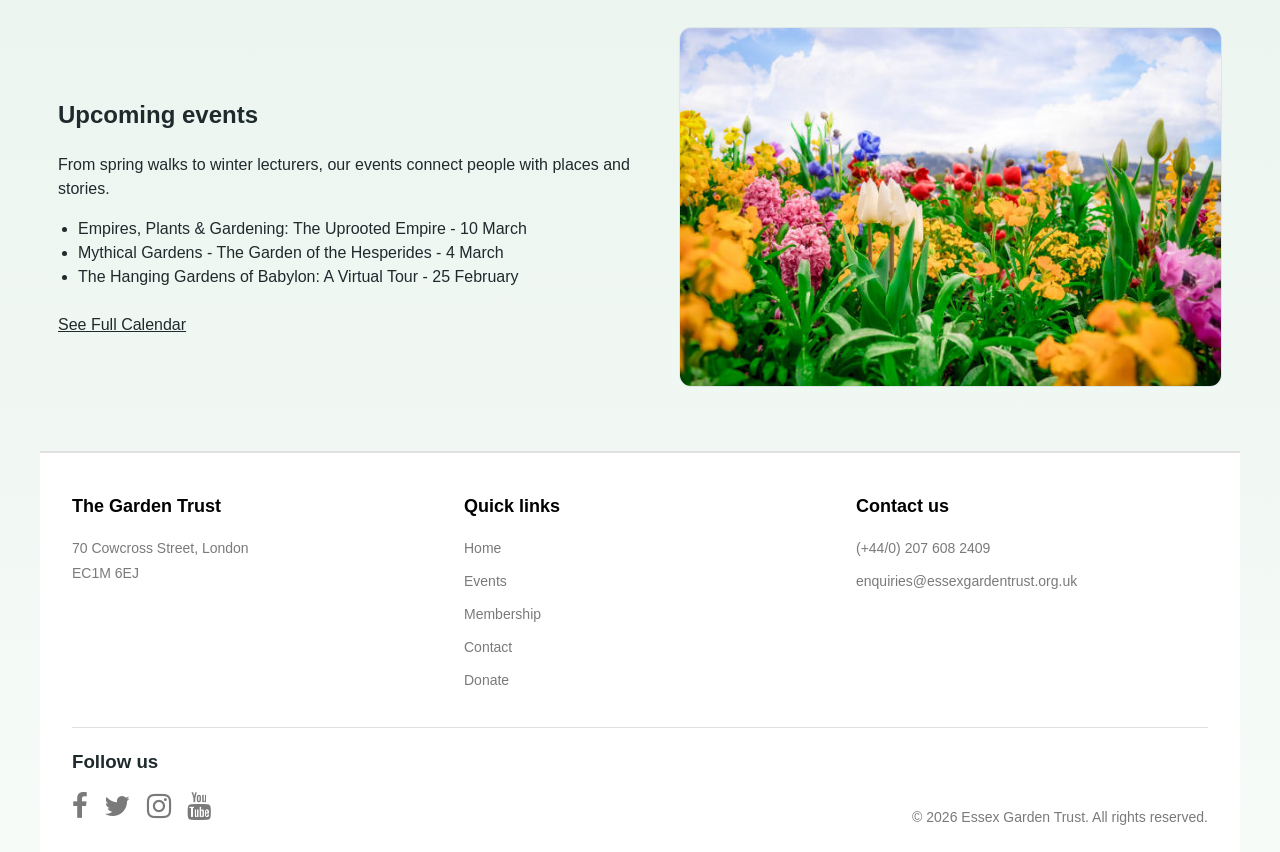
==== commit 0649fc80: "Refine navbar and droplist sizing Reduced logo and header height, balanced nav text size, and kept d" ====
--- a/index.html
+++ b/index.html
@@ -13,11 +13,34 @@
         <div class="header-inner">
             <img src="Untitled-removebg-preview.png" alt="Essex Garden Trust" class="brand-mark">
             <nav class="top-nav" aria-label="Main navigation">
-                <a href = "index.html" class="active">Home</a>
-                <a href = "whatwedo.html">What We Do</a>
-                <a href = "events.html">News & Events</a>
-                <a href = "donate.html">Donate</a>
-                <a href="contact.html">Contact Us</a>
+                <div class="droplist">
+                    <a href="index.html" class="dropbtn">Home</a>
+                    <div class="dropdown-menu">
+                        <a href="conversation.html">Conversation</a>
+                        <a href="whatwedo.html">What We Do</a>
+                        <a href="education.html">Education</a>
+                        <a href="research.html">Research</a>
+                    </div>
+                </div>
+                <div class="droplist">
+                    <a href="events.html" class="dropbtn">News & Events</a>
+                    <div class="dropdown-menu">
+                        <a href="events.html">Events</a>
+                        <a href="news.html">News</a>
+                    </div>
+                </div>
+                <div class="droplist">
+                    <a href="donate.html" class="dropbtn">Donate</a>
+                    <div class="dropdown-menu">
+                    <a href="support.html">Corporate Support</a>
+                    </div>
+                </div>
+                <div class="droplist">
+                    <a href="contact.html" class="dropbtn">Contact Us</a>
+                    <div class="dropdown-menu">
+                        <a href="volunteer.html">Volunteer</a>
+                    </div>
+                </div>
                 <button onclick="joinUs()" class="btn-join" a href="membership.html">Join Us</button>
             </nav>
         </div>
--- a/style.css
+++ b/style.css
@@ -23,15 +23,15 @@
 .header-inner{
     max-width: 1200px;
     margin: 0 auto;
-    padding: 12px 18px;
+    padding: 2px 12px;
     display: flex;
     align-items: center;
     justify-content: space-between;
-    gap: 20px;
+    gap: 12px;
 }
 
 .brand-mark{
-    width: 320px;
+    width: 130px;
     max-width: 50vw;
 }
 
@@ -39,6 +39,7 @@
     display: flex;
     flex-wrap: wrap;
     justify-content: flex-end;
+    align-items: center;
     gap: 6px;
 }
 
@@ -46,10 +47,10 @@
     text-decoration: none;
     text-transform: uppercase;
     font-size: 14px;
-    letter-spacing: 0.8px;
+    letter-spacing: 0.5px;
     font-weight: 700;
-    padding: 9px 12px;
-    border-radius: 4px;
+    padding: 8px 11px;
+    border-radius: 5px;
 }
 
 .top-nav a:hover,
@@ -60,7 +61,7 @@
 .hero{
     display: grid;
     place-items: center;
-    background-image:url('images/nature2.jpg');
+    background-image:url('images/gauravfkumar-water-4542012_1920.jpg');
     background-size: cover;
     background-position: center;
     min-height: 72vh;
@@ -101,12 +102,12 @@
 .btn-join{
     background-color: #167e68;
     color: white;
-    border: 3px solid #167e68;
-    border-radius: 6px;
-    padding: 11px 18px;
+    border: 2px solid #167e68;
+    border-radius: 5px;
+    padding: 9px 13px;
     font-weight: 700px;
     cursor: pointer;
-    font-size: 16px;
+    font-size: 14px;
 }
 .btn-join:hover{
     background-color: #106652;
@@ -956,7 +957,7 @@
 
 @media (max-width: 480px){
     .brand-mark{
-        width: min(130px, 54vw);
+        width: min(90px, 46vw);
     }
 
     .hero h1{
@@ -976,3 +977,144 @@
         max-width: 280px;
     }
 }
+
+.container-news{
+    max-width: fit-content;
+    margin: 0 auto;
+    padding: 0 24px;
+}
+
+.container-header{
+    text-align: center;
+    margin-bottom: 40px;
+}
+
+.news-subtitle{
+    color: #7a7a7a;
+    font-size: 18px;
+    margin: 0;
+    padding: 0 20px;
+}
+
+.news-title{
+    color: #106652;
+    font-size: 36px;
+    margin: 0 0 12px;
+    padding-top: 10px;
+}
+
+.news-grid{
+    display: grid;
+    grid-template-columns: repeat(3, minmax(220px, 1fr));
+    gap: 30px;
+    padding: 0 60px;
+    background-color: #FDF6F6;
+    border-radius: 8px;
+    margin-bottom: 40px;
+}
+
+.btn-news{
+    background-color: #106652;
+    color: white;
+    border: none;
+    width: 100px;
+    height: 45px;
+    border-radius: 5px;
+    cursor: pointer;
+    position: relative;
+}
+
+.btn-event a{
+    color: white;
+    text-decoration: none;
+}
+
+.btn-news:hover{
+    background-color: #145c4f;
+}
+.news-card{
+    background: #ffffff;
+    border-radius: 8px;
+    box-shadow: 0 6px 16px rgba(0, 0, 0, 0.08);
+    border: 1px solid #d9e9dd;
+    padding: 20px;
+    text-align: center;
+}
+
+.news-card img{
+    width: 100%;
+    border-radius: 9px;
+    object-fit: cover;
+    height: 200px;
+}
+
+.news-card h3{
+    color: #106652;
+    margin: 10px 0 8px;
+    font-size: 18px;
+}
+
+@media (max-width: 900px){
+    .news-grid{
+        grid-template-columns: repeat(2, minmax(220px, 1fr));
+        padding: 0 24px;
+    }
+}
+
+@media (max-width: 600px){
+    .news-grid{
+        grid-template-columns: 1fr;
+        padding: 0 12px;
+    }
+}
+
+.dropbtn{
+    background-color: #ffffff;
+    padding: 0 10px;
+    border: none;
+    cursor: pointer;
+    border-radius: 5px;
+    min-height: 34px;
+    display: inline-flex;
+    align-items: center;
+    text-decoration: none;
+}
+
+.dropbtn:hover{
+    background-color: rgba(255, 255, 255, 0.3);
+}
+
+.dropdown-menu a{
+    display: flex;
+    padding: 0 10px;
+    min-height: 34px;
+    align-items: center;
+    text-decoration: none;
+}
+
+.top-nav .dropbtn,
+.top-nav .dropdown-menu a{
+    color: #106652;
+    font-size: 14px;
+    font-weight: 700;
+}
+
+.dropdown-menu a:hover{
+    background-color: #f1f1f1;
+}
+
+.droplist .dropdown-menu {
+    background-color: #ffffffe3;
+    position: absolute;
+    min-width: 150px;
+    box-shadow: 2px 2px 5px rgba(0,0,0,0.2);
+    padding: 4px 0;
+    gap: 4px;
+    flex-direction: column;
+    display: none;
+    z-index: 1;
+}
+.droplist:hover .dropdown-menu {
+    display: flex;
+}
+
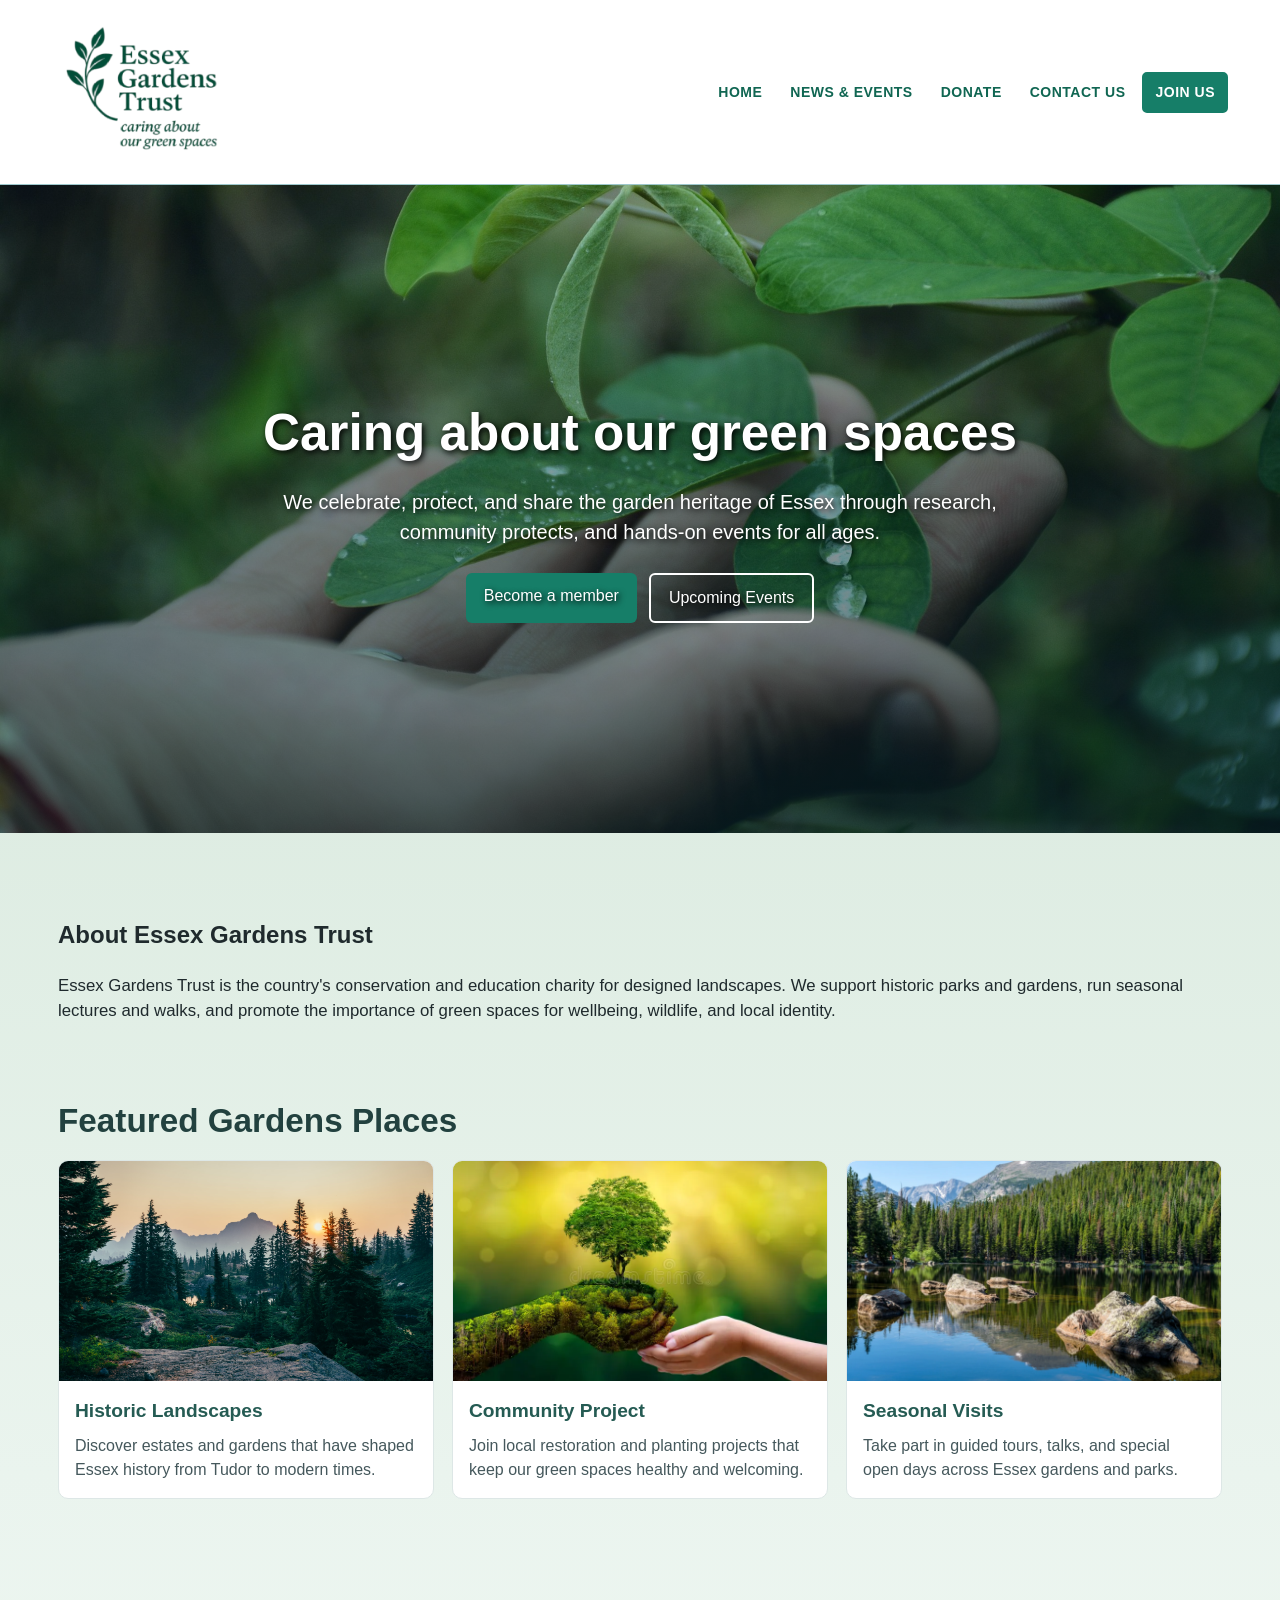
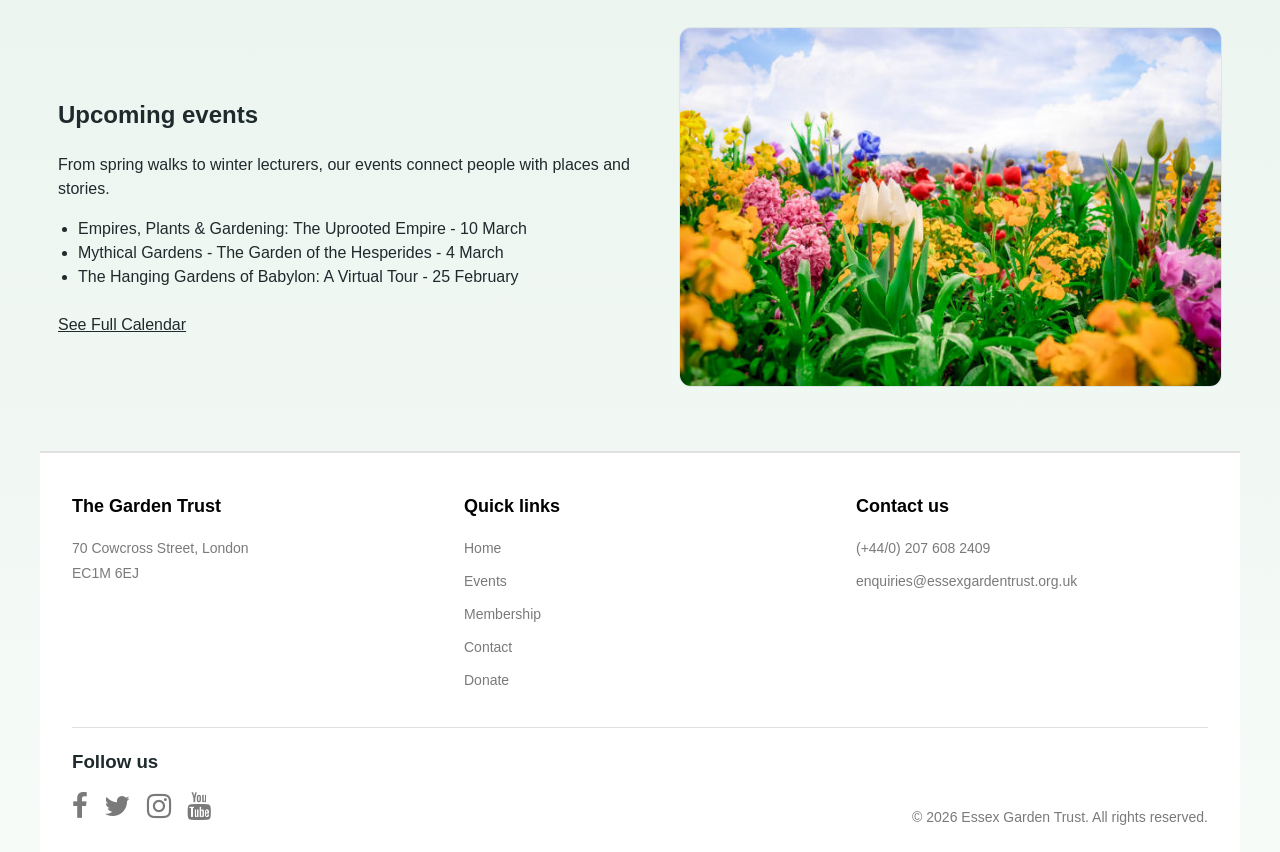
==== commit 92b153c9: "Update membership page form and fix navigation/mobile menu Added the membership details form section" ====
--- a/index.html
+++ b/index.html
@@ -6,7 +6,7 @@
     <title>Garden Space</title>
     <link rel="stylesheet" href="style.css">
     <link rel="stylesheet" href="https://cdnjs.cloudflare.com/ajax/libs/font-awesome/4.7.0/css/font-awesome.min.css">
-    <script src=".js"></script>
+    <script src="script.js" defer></script>
 </head>
 <body class="membership-home">
     <header class="site-header">
@@ -16,7 +16,7 @@
                 <div class="droplist">
                     <a href="index.html" class="dropbtn">Home</a>
                     <div class="dropdown-menu">
-                        <a href="conversation.html">Conversation</a>
+                        <a href="conservation.html">Conservation</a>
                         <a href="whatwedo.html">What We Do</a>
                         <a href="education.html">Education</a>
                         <a href="research.html">Research</a>
@@ -41,7 +41,7 @@
                         <a href="volunteer.html">Volunteer</a>
                     </div>
                 </div>
-                <button onclick="joinUs()" class="btn-join" a href="membership.html">Join Us</button>
+                <a href="membership.html" class="btn-join">Join Us</a>
             </nav>
         </div>
     </header>
--- a/style.css
+++ b/style.css
@@ -41,6 +41,28 @@
     justify-content: flex-end;
     align-items: center;
     gap: 6px;
+}
+
+.menu-toggle{
+    display: none;
+    width: 44px;
+    height: 44px;
+    border: 1px solid #9ec8cc;
+    border-radius: 6px;
+    background: #ffffff;
+    cursor: pointer;
+    padding: 0;
+    align-items: center;
+    justify-content: center;
+    flex-direction: column;
+    gap: 5px;
+}
+
+.menu-line{
+    width: 22px;
+    height: 2px;
+    background-color: #106652;
+    display: block;
 }
 
 .top-nav a{
@@ -91,12 +113,14 @@
 .hero h1{
     font-size: clamp(2rem, 4vw, 3.4rem);
     margin: 0;
+    text-shadow: 2px 2px 6px black;
 }
 
 .hero p{
     margin: 16px auto 0;
     max-width: 720px;
     font-size: clamp(1rem, 1.8vw, 1.25rem);
+    text-shadow: 2px 2px 6px black;
 }
 
 .btn-join{
@@ -104,6 +128,10 @@
     color: white;
     border: 2px solid #167e68;
     border-radius: 5px;
+    display: inline-flex;
+    align-items: center;
+    justify-content: center;
+    text-decoration: none;
     padding: 9px 13px;
     font-weight: 700px;
     cursor: pointer;
@@ -121,6 +149,7 @@
     font-weight: 700px;
     background: #167e68;
     color: white;
+    text-shadow: 2px 2px 6px black;
 }
 
 .btn1 :hover{
@@ -135,6 +164,7 @@
     border-radius: 6px;
     padding: 11px 18px;
     font-weight: 700px;
+    text-shadow: 2px 2px 6px black;
 }
 .btn2:hover{
     background: rgba(255, 255, 255, 0.2);
@@ -740,9 +770,102 @@
     background-color: #4a7535;
 }
 
+.membership-form-section{
+    max-width: 1100px;
+    margin: 0 auto;
+    padding: 0 24px 70px;
+}
+
+.membership-form-card{
+    background: #f1f1f1;
+    border: 1px solid #d8dedb;
+    border-radius: 8px;
+    padding: 26px;
+}
+
+.membership-form-title{
+    margin: 0 0 18px;
+    color: #2b2f2f;
+    font-size: 40px;
+    font-weight: 600;
+}
+
+.membership-form{
+    display: flex;
+    flex-direction: column;
+    gap: 16px;
+}
+
+.membership-form-row{
+    display: grid;
+    grid-template-columns: 1fr 1fr;
+    gap: 16px;
+}
+
+.membership-form-input{
+    width: 100%;
+    min-height: 58px;
+    padding: 14px 16px;
+    border: 1px solid #c2c7c4;
+    border-radius: 6px;
+    font-size: 20px;
+    color: #3d4240;
+    background: #fff;
+}
+
+.membership-form-input::placeholder{
+    color: #7e8381;
+}
+
+.membership-form-input:focus{
+    outline: none;
+    border-color: #8ea79f;
+}
+
+.membership-form-submit{
+    margin-top: 8px;
+    align-self: flex-start;
+    min-width: 180px;
+    height: 52px;
+    border: none;
+    border-radius: 8px;
+    background: #106652;
+    color: #fff;
+    font-size: 16px;
+    font-weight: 700;
+    cursor: pointer;
+}
+
+.membership-form-submit:hover{
+    background: #0f5645;
+}
+
+
 @media (max-width: 760px){
     .membership-option{
         grid-template-columns: 1fr;
+    }
+
+    .membership-form-section{
+        padding: 0 14px 52px;
+    }
+
+    .membership-form-card{
+        padding: 18px 14px;
+    }
+
+    .membership-form-title{
+        font-size: 32px;
+    }
+
+    .membership-form-row{
+        grid-template-columns: 1fr;
+        gap: 12px;
+    }
+
+    .membership-form-input{
+        min-height: 52px;
+        font-size: 18px;
     }
 }
 
@@ -1118,3 +1241,250 @@
     display: flex;
 }
 
+.conservation-section{
+    padding: 40px 0 60px;
+    background-image: url(images/garden-tour1.jpg);
+    text-align: center;
+    background-size: cover;
+    background-position: center;
+    position: relative;
+}
+
+.conservation-content p{
+    color: #ffffff;
+    font-size: 18px;
+    margin: 0 0 20px;
+    font-family: "Segoe UI",Arial, sans-serif;
+    line-height: 1.5;
+    text-shadow: 2px 2px 6px black;
+}
+
+.conservation-content h2{
+    color: #ffffff;
+    font-size: 36px;
+    margin: 0 0 20px;
+    text-shadow: 2px 2px 6px black;
+}
+
+.section-title{
+    color:#106652;
+    font-size: 32px;
+    margin: 0 0 20px;
+    text-align: center;
+}
+.conservation-text {
+    color: #106652;
+    font-size: 18px;
+    margin: 0 0 20px;
+    font-family: "Segoe UI",Arial, sans-serif;
+    line-height: 1.5;
+}
+
+.conservation-info-content li{
+    color: #106652;
+    font-size: 16px;
+    line-height: 1.5;
+    font-family: "Segoe UI",Arial, sans-serif;
+}
+
+.gallery-section{
+    padding: 40px 0 60px;
+}
+
+.gallery-grid{
+    display: grid;
+    grid-template-columns: repeat(3, minmax(280px, 1fr));
+    gap: 34px;
+    padding: 0 60px 40px;
+    align-items: stretch;
+}
+
+.gallery-link{
+    display: block;
+    overflow: hidden;
+    border-radius: 14px;
+    box-shadow: 0 10px 24px rgba(0, 0, 0, 0.14);
+    transition: transform 0.25s ease, box-shadow 0.25s ease;
+}
+
+.gallery-link:hover{
+    transform: translateY(-6px);
+    box-shadow: 0 16px 32px rgba(0, 0, 0, 0.18);
+}
+
+.gallery-link img{
+    width: 100%;
+    height: 300px;
+    object-fit: cover;
+    display: block;
+}
+
+@media(max-width: 980px){
+    .gallery-grid{
+        grid-template-columns: repeat(2, minmax(240px, 1fr));
+        padding: 0 24px 32px;
+    }
+}
+
+@media(max-width: 640px){
+    .gallery-grid{
+        grid-template-columns: 1fr;
+        gap: 20px;
+        padding: 0 18px 28px;
+    }
+
+    .gallery-link img{
+        height: 260px;
+    }
+}
+
+@media (max-width: 760px){
+    body{
+        overflow-x: hidden;
+    }
+
+    .header-inner{
+        align-items: center;
+        justify-content: space-between;
+        flex-direction: row;
+        flex-wrap: wrap;
+        padding: 10px 12px;
+    }
+
+    .brand-mark{
+        margin: 0;
+    }
+
+    .menu-toggle{
+        display: inline-flex;
+    }
+
+    .js-enabled .top-nav{
+        width: 100%;
+        display: none;
+        grid-template-columns: 1fr;
+        gap: 8px;
+        margin-top: 8px;
+    }
+
+    .js-enabled .top-nav.is-open{
+        display: grid;
+    }
+
+    .top-nav{
+        width: 100%;
+        grid-template-columns: 1fr;
+        gap: 8px;
+        margin-top: 8px;
+    }
+
+    .droplist{
+        width: 100%;
+        position: static;
+    }
+
+    .dropbtn,
+    .top-nav a{
+        width: 100%;
+        min-height: 42px;
+        justify-content: center;
+        text-align: center;
+        padding: 10px 12px;
+    }
+
+    .droplist .dropdown-menu{
+        position: static;
+        display: flex;
+        box-shadow: none;
+        background: transparent;
+        min-width: 0;
+        padding: 0;
+        margin-top: 2px;
+    }
+
+    .top-nav .dropdown-menu a{
+        min-height: 36px;
+        font-size: 13px;
+    }
+
+    section{
+        padding: 36px 14px;
+    }
+
+    .hero{
+        min-height: 58vh;
+    }
+
+    .hero-content{
+        padding: 22px 14px;
+    }
+
+    .events-preview,
+    .contact-section .section-contect,
+    .card-grid,
+    .about-gallery,
+    .membership-option,
+    .events-grid,
+    .news-grid,
+    .gallery-grid,
+    .footer .box-container{
+        grid-template-columns: 1fr;
+    }
+
+    .events-grid,
+    .news-grid,
+    .gallery-grid,
+    .contact-section .section-contect,
+    .donate-grid{
+        padding-left: 12px;
+        padding-right: 12px;
+    }
+
+    .about-gallery img,
+    .events-card img,
+    .news-card img,
+    .gallery-link img,
+    .events-preview > img{
+        height: 240px;
+    }
+
+    .contact-section{
+        padding: 38px 0 54px;
+    }
+
+    .contact-section .section-title,
+    .upcoming-event,
+    .donation-title,
+    .news-title,
+    .section-title{
+        font-size: 28px;
+    }
+}
+
+@media (max-width: 480px){
+    .hero h1{
+        font-size: 1.65rem;
+    }
+
+    .hero p{
+        font-size: 0.98rem;
+    }
+
+    .dropbtn,
+    .top-nav .dropdown-menu a{
+        font-size: 12px;
+    }
+
+    .menu-toggle{
+        width: 40px;
+        height: 40px;
+    }
+
+    .about-gallery img,
+    .events-card img,
+    .news-card img,
+    .gallery-link img,
+    .events-preview > img{
+        height: 220px;
+    }
+}
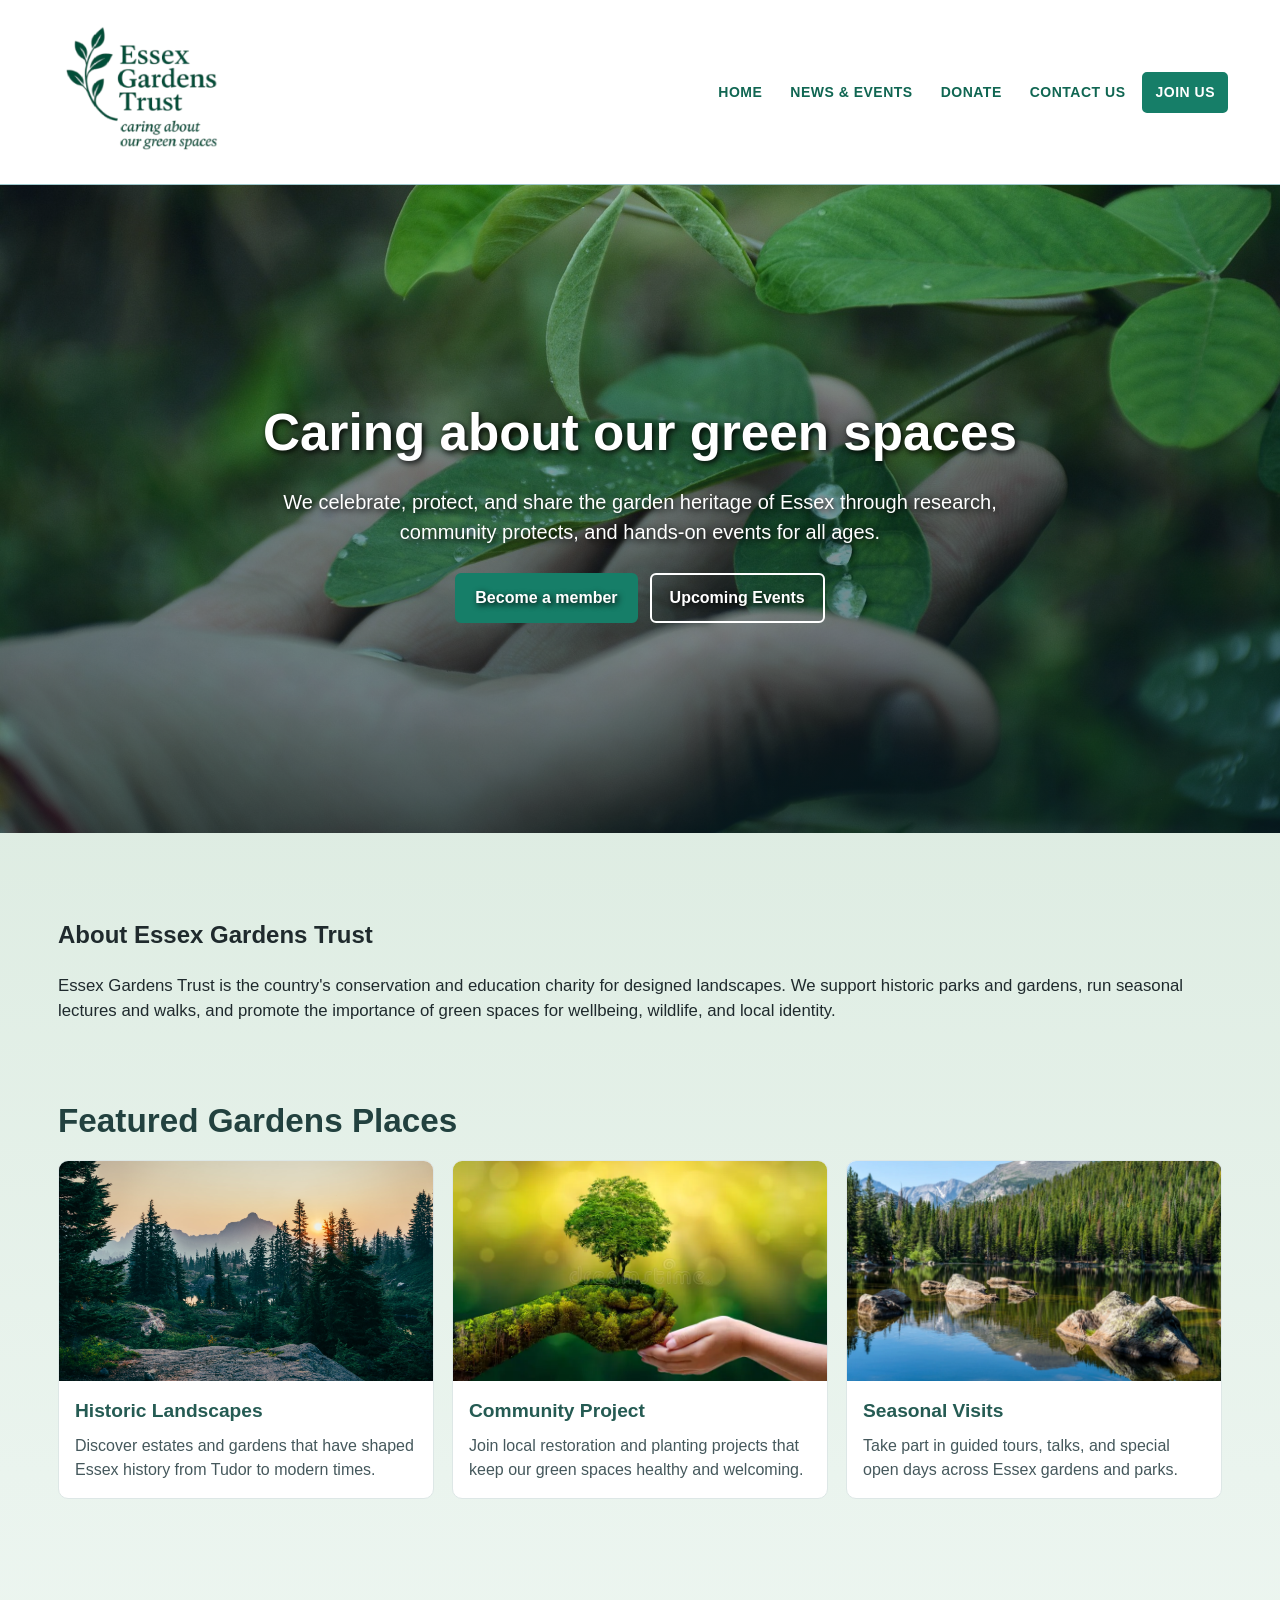
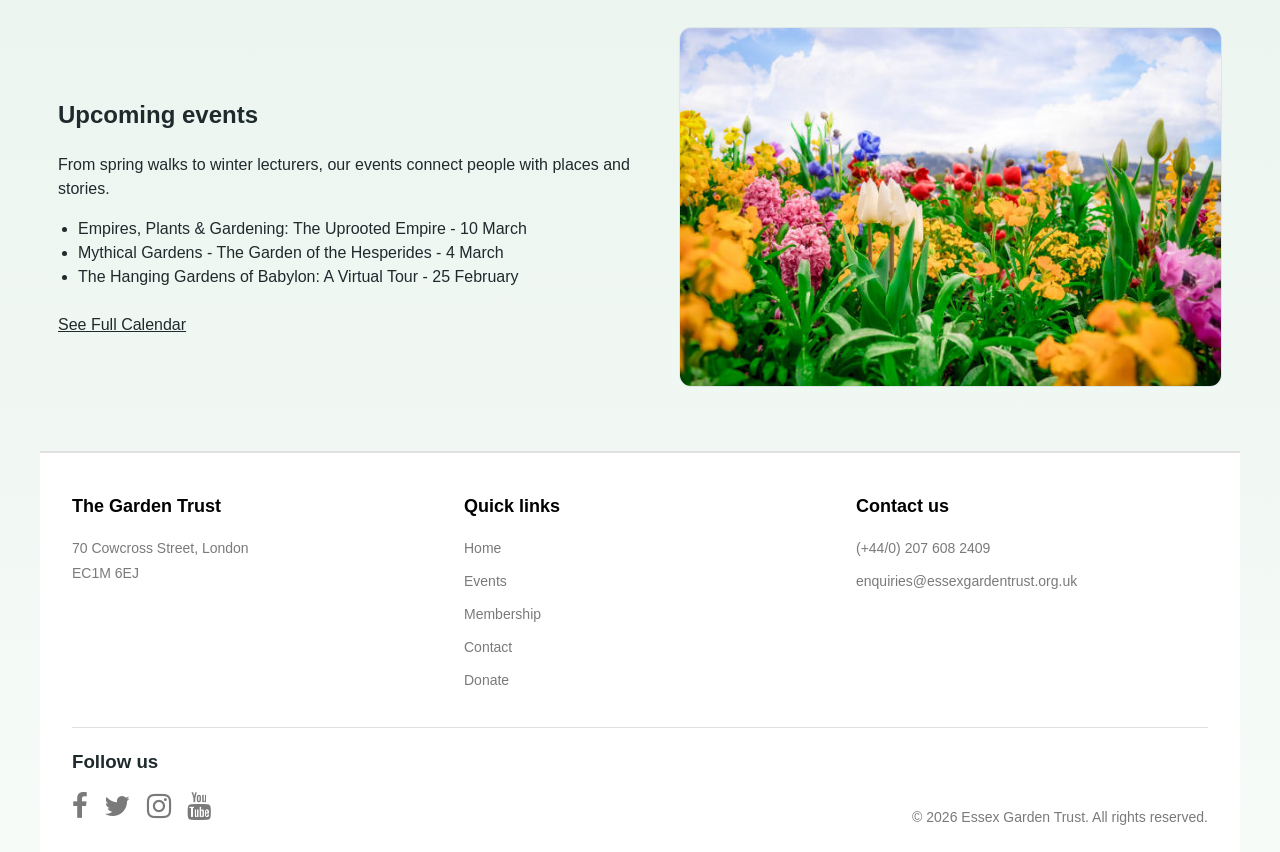
==== commit 7a891f92: "Improve site consistency, add CSS documentation, and refine volunteer slider Added documentation com" ====
--- a/index.html
+++ b/index.html
@@ -3,12 +3,13 @@
 <head>
     <meta charset="UTF-8">
     <meta name="viewport" content="width=device-width, initial-scale=1.0">
-    <title>Garden Space</title>
+    <title>Home | Essex Garden Trust</title>
     <link rel="stylesheet" href="style.css">
     <link rel="stylesheet" href="https://cdnjs.cloudflare.com/ajax/libs/font-awesome/4.7.0/css/font-awesome.min.css">
     <script src="script.js" defer></script>
 </head>
 <body class="membership-home">
+    <!-- Site-wide header and primary navigation -->
     <header class="site-header">
         <div class="header-inner">
             <img src="Untitled-removebg-preview.png" alt="Essex Garden Trust" class="brand-mark">
@@ -46,6 +47,7 @@
         </div>
     </header>
 <main>
+    <!-- Hero section with key message and primary calls to action -->
     <section class="hero">
         <div class="hero-overlay"></div>
         <div class="hero-content">
@@ -58,6 +60,7 @@
         </div>
     </section>
 
+    <!-- Brief introduction to the trust -->
     <section class="intro" id="about">
         <div class="content">
             <h2>About Essex Gardens Trust</h2>
@@ -69,6 +72,7 @@
         </div>
     </section>
 
+    <!-- Featured content cards highlighting core activities -->
     <section class="section cards" id="featured">
         <h2>Featured Gardens Places</h2>
         <div class="card-grid">
@@ -98,7 +102,8 @@
         </div>
     </section>
 
-        <section class="events-preview" id="events">
+    <!-- Upcoming events teaser with quick link to full calendar -->
+    <section class="events-preview" id="events">
         <div class="events-copy">
             <h2>Upcoming events</h2>
             <p>From spring walks to winter lecturers, our events connect people with places and stories.</p>
@@ -112,6 +117,7 @@
         <img src="images/istockphoto-1153074786-612x612.jpg" alt="Colorful Spring Flowers">
     </section>
 
+    <!-- Site footer with contact details, quick links, and social media -->
     <section class="footer">
         <div class="box-container">
             <div class="box">
@@ -122,7 +128,7 @@
             </div>
             <div class="box">
                 <h3>Quick links</h3>
-                <a href="#index.html">Home</a>
+                <a href="index.html">Home</a>
                 <a href="events.html">Events</a>
                 <a href="membership.html">Membership</a>
                 <a href="contact.html">Contact</a>
@@ -147,4 +153,4 @@
         </div>
     </section>
 </body>
-</html>+</html>
--- a/style.css
+++ b/style.css
@@ -1,33 +1,35 @@
+/* Global reset and base typography/colors shared across all pages. */
 *{
     box-sizing: border-box;
 }
 body{
-    margin: 0;
+    margin: 0; /* Remove default outer spacing */
     font-family: "Segoe UI",Arial, sans-serif;
     background: #f3f7f6;
     color: #1f2a2d;
-    line-height: 1.5;
+    line-height: 1.5; /* Improve text readability across long paragraphs */
 }
 
 a{
     color: inherit;
 }
 
+/* Header and top navigation used site-wide, including mobile menu button. */
 .site-header{
-    background: #ffffff;
-    border-bottom: 1px sold #9ec8cc;
+    background: #ffffff; /* White surface for readability and contrast */
+    border-bottom: 1px solid #9ec8cc;
     position: sticky;
-    top: 0;
-    z-index: 30;
+    top: 0; /* Keep header pinned to the top while scrolling */
+    z-index: 30; /* Ensure nav stays above page content */
 }
 .header-inner{
-    max-width: 1200px;
-    margin: 0 auto;
+    max-width: 1200px; /* Keep line length/layout readable on large screens */
+    margin: 0 auto; /* Center block horizontally */
     padding: 2px 12px;
-    display: flex;
-    align-items: center;
-    justify-content: space-between;
-    gap: 12px;
+    display: flex; /* Use flexible layout for row/column alignment */
+    align-items: center; /* Align children in the cross axis center */
+    justify-content: space-between; /* Push first/last items to edges */
+    gap: 12px; /* Space between logo and navigation */
 }
 
 .brand-mark{
@@ -36,25 +38,29 @@
 }
 
 .top-nav{
-    display: flex;
-    flex-wrap: wrap;
-    justify-content: flex-end;
-    align-items: center;
+    display: flex; /* Use flexible layout for row/column alignment */
+    flex-wrap: wrap; /* Allow items to wrap to the next line */
+    justify-content: flex-end; /* Align items to the end of the main axis */
+    align-items: center; /* Align children in the cross axis center */
     gap: 6px;
 }
 
 .menu-toggle{
+    display: inline-flex; /* Flex alignment while staying inline */
+    align-items: center; /* Align children in the cross axis center */
+    justify-content: center; /* Center children along main axis */
+    text-decoration: none; /* Remove default underline styling */
     display: none;
     width: 44px;
     height: 44px;
     border: 1px solid #9ec8cc;
-    border-radius: 6px;
-    background: #ffffff;
-    cursor: pointer;
-    padding: 0;
-    align-items: center;
-    justify-content: center;
-    flex-direction: column;
+    border-radius: 6px; /* Subtle rounded corners */
+    background: #ffffff; /* White surface for readability and contrast */
+    cursor: pointer; /* Indicate clickable interactive element */
+    padding: 0; /* Remove default inner spacing */
+    align-items: center; /* Align children in the cross axis center */
+    justify-content: center; /* Center children along main axis */
+    flex-direction: column; /* Stack children vertically in this container */
     gap: 5px;
 }
 
@@ -62,17 +68,17 @@
     width: 22px;
     height: 2px;
     background-color: #106652;
-    display: block;
+    display: block; /* Render element on its own line */
 }
 
 .top-nav a{
-    text-decoration: none;
+    text-decoration: none; /* Remove default underline styling */
     text-transform: uppercase;
-    font-size: 14px;
+    font-size: 14px; /* Keep body/control text compact and readable */
     letter-spacing: 0.5px;
-    font-weight: 700;
+    font-weight: 700; /* Emphasize headings and primary actions */
     padding: 8px 11px;
-    border-radius: 5px;
+    border-radius: 5px; /* Small corner rounding */
 }
 
 .top-nav a:hover,
@@ -80,39 +86,40 @@
     background: rgba(255, 255, 255, 0.3);
 }
 
+/* Homepage hero block with image overlay to improve text contrast. */
 .hero{
-    display: grid;
+    display: grid; /* Use grid layout for structured columns/rows */
     place-items: center;
     background-image:url('images/gauravfkumar-water-4542012_1920.jpg');
     background-size: cover;
     background-position: center;
-    min-height: 72vh;
-    width: 100%;
+    min-height: 72vh; /* Hero fills most of the first viewport */
+    width: 100%; /* Stretch element to full container width */
     max-width: none;
-    margin: 0;
-    padding: 0;
-    position: relative;
+    margin: 0; /* Remove default outer spacing */
+    padding: 0; /* Remove default inner spacing */
+    position: relative; /* Create positioning context for absolutely positioned children */
 }
 
 .hero-overlay{
-    position: absolute;
-    inset: 0;
-    background: linear-gradient(to bottom, rgba(9,36,42, 0.3), rgba(9,36,42, 0.66));
+    position: absolute; /* Position element relative to nearest positioned ancestor */
+    inset: 0; /* Stretch absolutely positioned overlay to all four edges */
+    background: linear-gradient(to bottom, rgba(9,36,42, 0.3), rgba(9,36,42, 0.66)); /* Darken image for legible text */
 }
 
 .hero-content{
-    position: relative;
-    z-index: 1;
+    position: relative; /* Create positioning context for absolutely positioned children */
+    z-index: 1; /* Layer element above its background overlay */
     width: min(900px, 100%);
     max-width: 900px;
-    text-align: center;
+    text-align: center; /* Center-align section titles and callouts */
     color: #fff;
     padding: 30px 20px;
 }
 
 .hero h1{
     font-size: clamp(2rem, 4vw, 3.4rem);
-    margin: 0;
+    margin: 0; /* Remove default outer spacing */
     text-shadow: 2px 2px 6px black;
 }
 
@@ -125,54 +132,56 @@
 
 .btn-join{
     background-color: #167e68;
-    color: white;
+    color: white; /* High contrast text on dark/brand backgrounds */
     border: 2px solid #167e68;
-    border-radius: 5px;
-    display: inline-flex;
-    align-items: center;
-    justify-content: center;
-    text-decoration: none;
+    border-radius: 5px; /* Small corner rounding */
+    display: inline-flex; /* Flex alignment while staying inline */
+    align-items: center; /* Align children in the cross axis center */
+    justify-content: center; /* Center children along main axis */
+    text-decoration: none; /* Remove default underline styling */
     padding: 9px 13px;
-    font-weight: 700px;
-    cursor: pointer;
-    font-size: 14px;
+    font-weight: 700; /* Emphasize headings and primary actions */
+    cursor: pointer; /* Indicate clickable interactive element */
+    font-size: 14px; /* Keep body/control text compact and readable */
 }
 .btn-join:hover{
     background-color: #106652;
 }
 
 .btn1{
-    display: inline-block;
-    text-decoration: none;
-    border-radius: 6px;
+    border: 2px solid #167e68;
+    display: inline-block; /* Keep inline flow while allowing box sizing */
+    text-decoration: none; /* Remove default underline styling */
+    border-radius: 6px; /* Subtle rounded corners */
     padding: 11px 18px;
-    font-weight: 700px;
+    font-weight: 700; /* Emphasize headings and primary actions */
     background: #167e68;
-    color: white;
+    color: white; /* High contrast text on dark/brand backgrounds */
     text-shadow: 2px 2px 6px black;
 }
 
-.btn1 :hover{
+.btn1:hover{
     background: #106652;
 }
 
 .btn2{
     border: 2px solid #fff;
     color: #fff;
-    display: inline-block;
-    text-decoration: none;
-    border-radius: 6px;
+    display: inline-block; /* Keep inline flow while allowing box sizing */
+    text-decoration: none; /* Remove default underline styling */
+    border-radius: 6px; /* Subtle rounded corners */
     padding: 11px 18px;
-    font-weight: 700px;
+    font-weight: 700; /* Emphasize headings and primary actions */
     text-shadow: 2px 2px 6px black;
 }
 .btn2:hover{
     background: rgba(255, 255, 255, 0.2);
 }
 
+/* Shared content spacing plus reusable card grid components. */
 section{
-    max-width: 1200px;
-    margin: 0 auto;
+    max-width: 1200px; /* Keep line length/layout readable on large screens */
+    margin: 0 auto; /* Center block horizontally */
     padding: 64px 18px;
 }
 
@@ -183,7 +192,7 @@
 }
 
 .intro p{
-    margin: 0;
+    margin: 0; /* Remove default outer spacing */
     font-size: 1.05rem;
 }
 
@@ -192,23 +201,23 @@
 }
 
 .card-grid{
-    display: grid;
-    grid-template-columns: repeat( 3, minmax(0, 1fr));
-    gap: 18px;
+    display: grid; /* Use grid layout for structured columns/rows */
+    grid-template-columns: repeat(3, minmax(0, 1fr)); /* Three equal flexible columns on desktop */
+    gap: 18px; /* Consistent spacing between cards/items */
 }
 
 .card{
     background: #fff;
     border: 1px solid #dde7e6;
     border-radius: 10px;
-    overflow: hidden;
+    overflow: hidden; /* Clip overflowing child content */
 }
 
 .card img{
-    width: 100%;
+    width: 100%; /* Stretch element to full container width */
     height: 220px;
-    object-fit: cover;
-    display: block;
+    object-fit: cover; /* Fill container while preserving image aspect ratio */
+    display: block; /* Render element on its own line */
 }
 
 .card-body{
@@ -222,15 +231,15 @@
 }
 
 .card-body p{
-    margin: 0;
+    margin: 0; /* Remove default outer spacing */
     color: #45585c;
 }
 
 .events-preview{
-    display: grid;
-    grid-template-columns: 1.1fr 1fr;
-    gap: 24px;
-    align-items: center;
+    display: grid; /* Use grid layout for structured columns/rows */
+    grid-template-columns: 1.1fr 1fr; /* Slightly wider text column with supporting media column */
+    gap: 24px; /* Consistent spacing between layout children */
+    align-items: center; /* Align children in the cross axis center */
 }
 
 .events-copy ul{
@@ -238,14 +247,15 @@
     padding-left: 20px;
 }
 
+/* Footer layout with contact columns and social links. */
 .footer .box-container{
-    display: grid;
-    grid-template-columns: repeat(3, minmax(220px, 1fr));
+    display: grid; /* Use grid layout for structured columns/rows */
+    grid-template-columns: repeat(3, minmax(220px, 1fr)); /* Three columns with a minimum readable card width */
     gap: 40px;
 }
 
 .footer .box-container .box{
-    display: block;
+    display: block; /* Render element on its own line */
     margin-top: 0;
     color: #7a7a7a;
     padding-right: 0;
@@ -259,19 +269,19 @@
 
 .footer .box-container .box p{
     color: #7a7a7a;
-    font-size: 14px;
+    font-size: 14px; /* Keep body/control text compact and readable */
     line-height: 1.8;
     padding: 4px 0;
-    margin: 0;
+    margin: 0; /* Remove default outer spacing */
     text-align: left;
 }
 
 .footer .box-container .box a{
-    display: block;
+    display: block; /* Render element on its own line */
     color: #7a7a7a;
-    font-size: 14px;
+    font-size: 14px; /* Keep body/control text compact and readable */
     padding: 6px 0;
-    text-decoration: none;
+    text-decoration: none; /* Remove default underline styling */
 }
 
 .footer .box-container .box a:hover{
@@ -279,28 +289,28 @@
     text-decoration: underline;
 }
 .footer{
-    background-color: #ffffff;
+    background-color: #ffffff; /* High contrast text on dark/brand backgrounds */
     border-top: 2px solid #e0e0e0;
     padding: 40px 32px 24px;
 }
 
 .footer-bottom{
-    display: flex;
+    display: flex; /* Use flexible layout for row/column alignment */
     align-items: flex-end;
-    justify-content: space-between;
+    justify-content: space-between; /* Push first/last items to edges */
     gap: 20px;
     margin-top: 30px;
     padding-top: 20px;
     border-top: 1px solid #e0e0e0;
-    flex-wrap: wrap;
+    flex-wrap: wrap; /* Allow items to wrap to the next line */
 }
 
 .footer-bottom p{
     text-align: right;
     color: #7a7a7a;
-    font-size: 14px;
-    padding: 0;
-    margin: 0;
+    font-size: 14px; /* Keep body/control text compact and readable */
+    padding: 0; /* Remove default inner spacing */
+    margin: 0; /* Remove default outer spacing */
 }
 
 .footer .social h3{
@@ -308,11 +318,11 @@
 }
 
 .footer .social a{
-    display: inline-block;
+    display: inline-block; /* Keep inline flow while allowing box sizing */
     margin-right: 12px;
     color: #7a7a7a;
     font-size: 28px;
-    padding: 0;
+    padding: 0; /* Remove default inner spacing */
 }
 
 .footer .social a:hover{
@@ -321,7 +331,7 @@
 
 @media(max-width: 900px){
     .footer .box-container{
-        grid-template-columns: 1fr;
+        grid-template-columns: 1fr; /* Single-column stack for narrow layouts */
         gap: 20px;
     }
 
@@ -333,28 +343,30 @@
         text-align: left;
     }
 }
+
+/* What We Do page: gallery, copy panel, and process intro styles. */
 .about-showcase{
     padding-top: 28px;
 }
 
 .about-gallery{
-    display: grid;
-    grid-template-columns: repeat(3, minmax(0, 1fr));
+    display: grid; /* Use grid layout for structured columns/rows */
+    grid-template-columns: repeat(3, minmax(0, 1fr)); /* Three equal flexible columns on desktop */
     gap: 16px;
     margin-bottom: 26px;
 }
 
 .about-gallery img{
-    width: 100%;
+    width: 100%; /* Stretch element to full container width */
     height: 280px;
-    object-fit: cover;
+    object-fit: cover; /* Fill container while preserving image aspect ratio */
     border-radius: 10px;
     border: 1px solid #dde7e6;
-    display: block;
+    display: block; /* Render element on its own line */
 }
 
 .about-copy{
-    background: #ffffff;
+    background: #ffffff; /* White surface for readability and contrast */
     border: 1px solid #dde7e6;
     border-radius: 12px;
     padding: 26px;
@@ -380,7 +392,7 @@
 
 .about-membership-link a{
     color: #167e68;
-    font-weight: 700;
+    font-weight: 700; /* Emphasize headings and primary actions */
 }
 
 .about-membership-link a:hover{
@@ -391,6 +403,7 @@
     padding-top: 0;
 }
 
+/* Events page cards and progressive-load button styles. */
 .events-home{
     background: linear-gradient(to bottom,
     #cfe3d4 0%,
@@ -404,14 +417,14 @@
 
 .upcoming-event{
     color: #106652;
-    text-align: center;
+    text-align: center; /* Center-align section titles and callouts */
     font-size: 36px;
-    margin: 0;
+    margin: 0; /* Remove default outer spacing */
     padding: 40px 0 20px;
 }
 
 .events-p{
-    text-align: center;
+    text-align: center; /* Center-align section titles and callouts */
     color: #106652;
     margin: 0 0 30px;
     font-size: 18px;
@@ -420,9 +433,9 @@
 .events-grid{
     display:flex;
     gap: 30px;
-    justify-content: center;
+    justify-content: center; /* Center children along main axis */
     padding: 0 40 60px;
-    flex-wrap: wrap;
+    flex-wrap: wrap; /* Allow items to wrap to the next line */
     background: linear-gradient(to bottom,
     #cfe3d4 0%,
     #eaf4ee 60%,
@@ -431,8 +444,8 @@
 }
 
 .events-card{
-    background: #ffffff;
-    border-radius: 8px;
+    background: #ffffff; /* White surface for readability and contrast */
+    border-radius: 8px; /* Soften corners for a friendlier UI */
     box-shadow: 0 6px 16px rgba( 0, 0, 0, 0.08);
     padding: 20px;
     max-width: 360px;
@@ -440,40 +453,61 @@
 }
 
 .events-card img{
-    width: 100%;
-    border-radius: 6px;
-    object-fit: cover;
+    width: 100%; /* Stretch element to full container width */
+    border-radius: 6px; /* Subtle rounded corners */
+    object-fit: cover; /* Fill container while preserving image aspect ratio */
     height: 200px;
 }
 
 .events-text {
     color: #106652;
-    font-size: 14px;
+    font-size: 14px; /* Keep body/control text compact and readable */
     margin: 6px 0 10px;
 }
 
 .events-text1{
     color: #106652;
-    font-size: 14px;
+    font-size: 14px; /* Keep body/control text compact and readable */
     margin: 0 0 16px;
 }
 
 .btn-event{
     background-color: #106652;
-    border: none;
-    border-radius: 5px;
+    border: none; /* Remove browser default border */
+    border-radius: 5px; /* Small corner rounding */
     padding: 10px 14px;
-    cursor: pointer;
+    cursor: pointer; /* Indicate clickable interactive element */
 }
 
 .btn-event a{
-    color: white;
-    text-decoration: none;
+    color: white; /* High contrast text on dark/brand backgrounds */
+    text-decoration: none; /* Remove default underline styling */
+}
+
+.events-load-more-wrap{
+    display: flex; /* Use flexible layout for row/column alignment */
+    justify-content: center; /* Center children along main axis */
+    margin-top: 28px;
+}
+
+.events-load-more{
+    background-color: #106652;
+    color: #ffffff; /* High contrast text on dark/brand backgrounds */
+    border: none; /* Remove browser default border */
+    border-radius: 6px; /* Subtle rounded corners */
+    padding: 12px 24px;
+    font-size: 16px; /* Comfortable default reading size */
+    font-weight: 700; /* Emphasize headings and primary actions */
+    cursor: pointer; /* Indicate clickable interactive element */
+}
+
+.events-load-more:hover{
+    background-color: #145c4f;
 }
 
 .events-p{
     color: black;
-    text-align: center;
+    text-align: center; /* Center-align section titles and callouts */
     font-size: 20px;
     padding-bottom: 40px;
     padding-top: 20px;
@@ -481,17 +515,33 @@
 }
 
 .events-card img{
-    width: 100%;
-    border-radius: 8px;
+    width: 100%; /* Stretch element to full container width */
+    border-radius: 8px; /* Soften corners for a friendlier UI */
     box-shadow: 0 6px 16px rgba(0, 0, 0, 0.08); 
 }
 .events-grid{
-    display: grid;
-    grid-template-columns: repeat(3, minmax(220px, 1fr));
+    display: grid; /* Use grid layout for structured columns/rows */
+    grid-template-columns: repeat(3, minmax(220px, 1fr)); /* Three columns with a minimum readable card width */
     gap: 30px;
     padding: 0 60px;
     background-color: #FDF6F6;
-    border-radius: 8px;
+    border-radius: 8px; /* Soften corners for a friendlier UI */
+}
+
+.events-grid--more{
+    grid-template-columns: 1fr; /* Single-column stack for narrow layouts */
+    max-width: 760px;
+    margin: 0 auto; /* Center block horizontally */
+}
+
+.events-grid--more .events-card{
+    max-width: 100%; /* Stretch element to full container width */
+}
+
+.events-load-more-wrap{
+    display: flex; /* Use flexible layout for row/column alignment */
+    justify-content: center; /* Center children along main axis */
+    margin: 28px 0;
 }
 .btn-event:hover{
     background-color: #145c4f;
@@ -500,53 +550,54 @@
     color: #106652;
     margin: 10px 0 8px;
     font-size: 18px;
-    text-align: center;
+    text-align: center; /* Center-align section titles and callouts */
 }
 
 .events-card p{
     color: black;
-    font-size: 14px;
+    font-size: 14px; /* Keep body/control text compact and readable */
     padding: 0 10px;
-    text-align: center;
+    text-align: center; /* Center-align section titles and callouts */
 }
 
 .btn-event{
     background-color: #106652;
-    color: white;
-    border: none;
+    color: white; /* High contrast text on dark/brand backgrounds */
+    border: none; /* Remove browser default border */
     width: 100px;
     height: 45px;
-    border-radius: 5px;
+    border-radius: 5px; /* Small corner rounding */
 }
 .btn-event a{
-    color: white;
-    text-decoration: none;
-}
-
-
+    color: white; /* High contrast text on dark/brand backgrounds */
+    text-decoration: none; /* Remove default underline styling */
+}
+
+
+/* Contact page split layout and form controls. */
 .contact-section{
     padding: 50px 0 100px 50px;
 }
 
 .contact-section .section-title{
-    text-align: center;
+    text-align: center; /* Center-align section titles and callouts */
     color: #106652;
     font-size: 36px;
     padding-bottom: 20px;
-    margin: 0;
+    margin: 0; /* Remove default outer spacing */
 }
 .contact-section .section-subtitle{
-    text-align: center;
+    text-align: center; /* Center-align section titles and callouts */
     color: black;
-    font-size: 16px;
+    font-size: 16px; /* Comfortable default reading size */
     padding: 40px;
-    margin: 0;
+    margin: 0; /* Remove default outer spacing */
 }
 
 .contact-section .section-contect{
-    display: flex;
+    display: flex; /* Use flexible layout for row/column alignment */
     gap: 60px;
-    max-width: 1200px;
+    max-width: 1200px; /* Keep line length/layout readable on large screens */
 }
 .contact-left{
     flex: 1;
@@ -559,19 +610,19 @@
     color: #106652;
     font-size: 24px;
     padding: 0 0 20px 0;
-    margin: 0;
+    margin: 0; /* Remove default outer spacing */
 }
 .contact-section .contact-info-list{
     margin-top: 30px;
     margin-left: 0;
-    display: flex;
-    flex-direction: column;
+    display: flex; /* Use flexible layout for row/column alignment */
+    flex-direction: column; /* Stack children vertically in this container */
     text-align: left;
     gap: 10px;
     padding-left: 0;
 }
 .contact-section .contact-info-list .contact-info{
-    display: flex;
+    display: flex; /* Use flexible layout for row/column alignment */
     align-items:  center;
     gap: 16px;
     margin-bottom: 30px 0;
@@ -581,60 +632,60 @@
     color: #106652;
     font-size: 24px;
     padding: 0 0 20px 0;
-    margin: 0;
+    margin: 0; /* Remove default outer spacing */
 }
 .contact-section .contact-info-list{
     margin-top: 30px;
     margin-left: 0;
-    display: flex;
-    flex-direction: column;
+    display: flex; /* Use flexible layout for row/column alignment */
+    flex-direction: column; /* Stack children vertically in this container */
     text-align: left;
     gap: 10px;
     padding-left: 0;
 }
 .contact-section .contact-info-list .contact-info{
-    display: flex;
-    align-items: center;
+    display: flex; /* Use flexible layout for row/column alignment */
+    align-items: center; /* Align children in the cross axis center */
     gap: 16px;
     margin-bottom: 30px 0;
 }
 .contact-section .contact-info-list .contact-info p{
     color: #106652;
-    font-size: 16px;
+    font-size: 16px; /* Comfortable default reading size */
 }
 .social-buttons{
-    display: flex;
+    display: flex; /* Use flexible layout for row/column alignment */
     gap: 15px;
-    justify-content: flex-start;
+    justify-content: flex-start; /* Align items to the start of the main axis */
     margin-top: 30px;
 }
 
 .social-btn{
     background-color: #106652;
-    color: white;
-    display: inline-block;
+    color: white; /* High contrast text on dark/brand backgrounds */
+    display: inline-block; /* Keep inline flow while allowing box sizing */
     min-width: 120px;
-    text-align: center;
+    text-align: center; /* Center-align section titles and callouts */
     padding: 14px 24px;
-    border-radius: 8px;
-    text-decoration: none;
-    font-size: 14px;
+    border-radius: 8px; /* Soften corners for a friendlier UI */
+    text-decoration: none; /* Remove default underline styling */
+    font-size: 14px; /* Keep body/control text compact and readable */
     font-weight: bold;
-    transition: background-color 0.3s;
+    transition: background-color 0.3s; /* Smooth hover/focus color transitions */
 }
 .social-btn:hover{
     background-color: #145c4f;
 }
 .contact-form{
-    display: flex;
-    flex-direction: column;
+    display: flex; /* Use flexible layout for row/column alignment */
+    flex-direction: column; /* Stack children vertically in this container */
     gap: 15px;
 }
 .form-input{
     padding: 12px;
     border: 1px solid #ddd;
-    border-radius: 5px;
-    font-size: 14px;
+    border-radius: 5px; /* Small corner rounding */
+    font-size: 14px; /* Keep body/control text compact and readable */
     font-family: Arial, sans-serif;
 }
 .form-input::placeholder{
@@ -642,19 +693,21 @@
 }
 .form-btn{
     background-color: #106652;
-    color: white;
-    width: 100%;
+    color: white; /* High contrast text on dark/brand backgrounds */
+    width: 100%; /* Stretch element to full container width */
     padding: 14px 30px;
-    border: none;
-    border-radius: 5px;
-    font-size: 16px;
+    border: none; /* Remove browser default border */
+    border-radius: 5px; /* Small corner rounding */
+    font-size: 16px; /* Comfortable default reading size */
     font-weight: bold;
-    cursor: pointer;
-    transition: background-color 0.3s;
+    cursor: pointer; /* Indicate clickable interactive element */
+    transition: background-color 0.3s; /* Smooth hover/focus color transitions */
 }
 .form-btn:hover{
     background-color: #145c4f;
 }
+
+/* Membership page pricing cards and signup form. */
 .membership-home{
     background: linear-gradient(to bottom,
     #cfe3d4 0%,
@@ -664,11 +717,11 @@
 }
 
 .membership-title{
-    text-align: center;
+    text-align: center; /* Center-align section titles and callouts */
     color: #106652;
     font-size: 36px;
     padding: 50px 0 12px;
-    margin: 0;
+    margin: 0; /* Remove default outer spacing */
 }
 
 .membership-section{
@@ -676,31 +729,31 @@
 }
 
 .membership-description{
-    text-align: center;
+    text-align: center; /* Center-align section titles and callouts */
     color: black;
     font-size: 18px;
     padding: 0 20px 40px;
-    margin: 0;
+    margin: 0; /* Remove default outer spacing */
 }
 
 .membership-option{
-    display: grid;
-    grid-template-columns: repeat(3, minmax(0, 1fr));
+    display: grid; /* Use grid layout for structured columns/rows */
+    grid-template-columns: repeat(3, minmax(0, 1fr)); /* Three equal flexible columns on desktop */
     gap: 22px;
     max-width: 1100px;
-    margin: 0 auto;
+    margin: 0 auto; /* Center block horizontally */
 }
 
 .membership-card{
-    background: #ffffff;
+    background: #ffffff; /* White surface for readability and contrast */
     border-radius: 12px;
     box-shadow: 0 6px 16px rgba(0, 0, 0, 0.08);
     border: 1px solid #d9e9dd;
     padding: 28px 22px 22px;
-    position: relative;
-    text-align: center;
-    display: flex;
-    flex-direction: column;
+    position: relative; /* Create positioning context for absolutely positioned children */
+    text-align: center; /* Center-align section titles and callouts */
+    display: flex; /* Use flexible layout for row/column alignment */
+    flex-direction: column; /* Stack children vertically in this container */
 }
 
 .membership-option .membership-card h3{
@@ -711,9 +764,9 @@
 
 .membership-option .membership-card p{
     color: #106652;
-    font-size: 16px;
-    padding: 0;
-    margin: 0;
+    font-size: 16px; /* Comfortable default reading size */
+    padding: 0; /* Remove default inner spacing */
+    margin: 0; /* Remove default outer spacing */
 }
 
 .membership-price strong{
@@ -723,20 +776,20 @@
 }
 
 .membership-price{
-    margin-bottom: 26px !important;
-    color: #4f5d58 !important;
-    font-size: 18px !important;
+    margin-bottom: 26px;
+    color: #4f5d58;
+    font-size: 18px;
     font-weight: 500;
 }
 
 .membership-option .membership-include{
-    display: block;
+    display: block; /* Render element on its own line */
     list-style: none;
-    margin: 0;
-    padding: 0;
+    margin: 0; /* Remove default outer spacing */
+    padding: 0; /* Remove default inner spacing */
     text-align: left;
     color: #4f5d58;
-    font-size: 14px;
+    font-size: 14px; /* Keep body/control text compact and readable */
 }
 
 .membership-option .membership-include li{
@@ -756,12 +809,12 @@
     align-self: center;
     background-color: #5A8A42;
     color: #fff;
-    border: none;
-    border-radius: 8px;
+    border: none; /* Remove browser default border */
+    border-radius: 8px; /* Soften corners for a friendlier UI */
     height: 52px;
-    font-size: 16px;
+    font-size: 16px; /* Comfortable default reading size */
     font-weight: 600;
-    cursor: pointer;
+    cursor: pointer; /* Indicate clickable interactive element */
 }
 
 .membership-button:hover,
@@ -772,45 +825,45 @@
 
 .membership-form-section{
     max-width: 1100px;
-    margin: 0 auto;
+    margin: 0 auto; /* Center block horizontally */
     padding: 0 24px 70px;
 }
 
 .membership-form-card{
     background: #f1f1f1;
     border: 1px solid #d8dedb;
-    border-radius: 8px;
+    border-radius: 8px; /* Soften corners for a friendlier UI */
     padding: 26px;
 }
 
 .membership-form-title{
     margin: 0 0 18px;
-    color: #2b2f2f;
-    font-size: 40px;
+    color: #106652;
+    font-size: 28px;
     font-weight: 600;
 }
 
 .membership-form{
-    display: flex;
-    flex-direction: column;
+    display: flex; /* Use flexible layout for row/column alignment */
+    flex-direction: column; /* Stack children vertically in this container */
     gap: 16px;
 }
 
 .membership-form-row{
-    display: grid;
-    grid-template-columns: 1fr 1fr;
+    display: grid; /* Use grid layout for structured columns/rows */
+    grid-template-columns: 1fr 1fr; /* Two equal columns for side-by-side form fields */
     gap: 16px;
 }
 
 .membership-form-input{
-    width: 100%;
+    width: 100%; /* Stretch element to full container width */
     min-height: 58px;
     padding: 14px 16px;
     border: 1px solid #c2c7c4;
-    border-radius: 6px;
-    font-size: 20px;
+    border-radius: 6px; /* Subtle rounded corners */
+    font-size: 14px; /* Keep body/control text compact and readable */
     color: #3d4240;
-    background: #fff;
+    background: #ffffff; /* White surface for readability and contrast */
 }
 
 .membership-form-input::placeholder{
@@ -827,13 +880,13 @@
     align-self: flex-start;
     min-width: 180px;
     height: 52px;
-    border: none;
-    border-radius: 8px;
+    border: none; /* Remove browser default border */
+    border-radius: 8px; /* Soften corners for a friendlier UI */
     background: #106652;
     color: #fff;
-    font-size: 16px;
-    font-weight: 700;
-    cursor: pointer;
+    font-size: 16px; /* Comfortable default reading size */
+    font-weight: 700; /* Emphasize headings and primary actions */
+    cursor: pointer; /* Indicate clickable interactive element */
 }
 
 .membership-form-submit:hover{
@@ -843,7 +896,7 @@
 
 @media (max-width: 760px){
     .membership-option{
-        grid-template-columns: 1fr;
+        grid-template-columns: 1fr; /* Single-column stack for narrow layouts */
     }
 
     .membership-form-section{
@@ -859,30 +912,31 @@
     }
 
     .membership-form-row{
-        grid-template-columns: 1fr;
+        grid-template-columns: 1fr; /* Single-column stack for narrow layouts */
         gap: 12px;
     }
 
     .membership-form-input{
         min-height: 52px;
-        font-size: 18px;
-    }
-}
-
+        font-size: 14px; /* Keep body/control text compact and readable */
+    }
+}
+
+/* Donate page card stack and call-to-action button. */
 .donation-title{
     color: #106652;
-    text-align: center;
+    text-align: center; /* Center-align section titles and callouts */
     font-size: 36px;
     padding: 50px 0 12px;
-    margin: 0;
+    margin: 0; /* Remove default outer spacing */
 }
 
 .donation-subtitle {
     color: #7a7a7a;
-    text-align: center;
+    text-align: center; /* Center-align section titles and callouts */
     font-size: 18px;
     padding: 0 20px 40px;
-    margin: 0;
+    margin: 0; /* Remove default outer spacing */
 }
 .donation-section{
     padding: 10px 24px 70px;
@@ -891,44 +945,44 @@
     color: #106652;
     margin: 8px 0 20px;
     font-size: 24px;
-    text-align: center;
+    text-align: center; /* Center-align section titles and callouts */
 }
 
 .donate-card p{
     color: #106652;
     font-size: 15px;
-    padding: 0;
-    margin: 0;
-    text-align: center;
+    padding: 0; /* Remove default inner spacing */
+    margin: 0; /* Remove default outer spacing */
+    text-align: center; /* Center-align section titles and callouts */
 }
 .donate-card{
-    background: #ffffff;
-    display: grid;
-    grid-template-columns: 1fr;
-    align-items: center;
-    justify-content: center;
+    background: #ffffff; /* White surface for readability and contrast */
+    display: grid; /* Use grid layout for structured columns/rows */
+    grid-template-columns: 1fr; /* Single-column stack for narrow layouts */
+    align-items: center; /* Align children in the cross axis center */
+    justify-content: center; /* Center children along main axis */
     border-radius: 12px;
     box-shadow: 0 6px 16px rgba(0, 0, 0, 0.08);
     border: 1px solid #d9e9dd;
     padding: 28px 22px 22px;
     max-width: 400px;
-    margin: 0 auto;
+    margin: 0 auto; /* Center block horizontally */
 }
 
 .donate-btn{
     background-color: #106652;
     color: #fff;
-    border: none;
+    border: none; /* Remove browser default border */
     border-radius: 9px;
     height: 52px;
-    font-size: 16px;
+    font-size: 16px; /* Comfortable default reading size */
     font-weight: 600;
-    cursor: pointer;
+    cursor: pointer; /* Indicate clickable interactive element */
     margin: 30px auto 0;
     width: 140px;
-    align-items: center;
-    justify-content: center;
-    display: flex;
+    align-items: center; /* Align children in the cross axis center */
+    justify-content: center; /* Center children along main axis */
+    display: flex; /* Use flexible layout for row/column alignment */
 }
 .donate-btn:hover{
     background-color: #0d4d3b;
@@ -939,17 +993,18 @@
     text-align: left;
     font-size: 18px;
     padding: 0 20px 40px;
-    margin: 0;
+    margin: 0; /* Remove default outer spacing */
 }
 
 .heritage-list li{
     color: black;
     line-height: 1.5;
-    font-size: 16px;
-}
-
+    font-size: 16px; /* Comfortable default reading size */
+}
+
+/* Global refinements and responsive overrides for shared sections. */
 img{
-    max-width: 100%;
+    max-width: 100%; /* Stretch element to full container width */
     height: auto;
 }
 
@@ -968,34 +1023,34 @@
 
 .hero-actions{
     margin-top: 26px;
-    display: flex;
-    justify-content: center;
+    display: flex; /* Use flexible layout for row/column alignment */
+    justify-content: center; /* Center children along main axis */
     gap: 12px;
-    flex-wrap: wrap;
+    flex-wrap: wrap; /* Allow items to wrap to the next line */
 }
 
 .events-preview > img{
-    width: 100%;
+    width: 100%; /* Stretch element to full container width */
     height: 360px;
-    object-fit: cover;
+    object-fit: cover; /* Fill container while preserving image aspect ratio */
     border-radius: 12px;
     border: 1px solid #dde7e6;
-    display: block;
+    display: block; /* Render element on its own line */
 }
 
 .events-grid{
-    max-width: 1200px;
-    margin: 0 auto;
-    grid-template-columns: repeat(3, minmax(220px, 1fr));
+    max-width: 1200px; /* Keep line length/layout readable on large screens */
+    margin: 0 auto; /* Center block horizontally */
+    grid-template-columns: repeat(3, minmax(220px, 1fr)); /* Three columns with a minimum readable card width */
     padding: 0 24px;
 }
 
 .donate-grid{
-    display: grid;
-    grid-template-columns: 1fr;
+    display: grid; /* Use grid layout for structured columns/rows */
+    grid-template-columns: 1fr; /* Single-column stack for narrow layouts */
     gap: 22px;
     max-width: 460px;
-    margin: 0 auto;
+    margin: 0 auto; /* Center block horizontally */
     padding: 0 24px;
 }
 
@@ -1004,42 +1059,42 @@
 }
 
 .contact-section .section-contect{
-    display: flex;
+    display: flex; /* Use flexible layout for row/column alignment */
     gap: 40px;
-    max-width: 1200px;
-    margin: 0 auto;
+    max-width: 1200px; /* Keep line length/layout readable on large screens */
+    margin: 0 auto; /* Center block horizontally */
     padding: 0 24px;
 }
 
 .social-buttons{
-    flex-wrap: wrap;
+    flex-wrap: wrap; /* Allow items to wrap to the next line */
 }
 
 @media (max-width: 1024px){
     .card-grid,
     .about-gallery,
     .membership-option{
-        grid-template-columns: repeat(2, minmax(0, 1fr));
+        grid-template-columns: repeat(2, minmax(0, 1fr)); /* Two balanced columns at medium breakpoints */
     }
 
     .events-preview{
-        grid-template-columns: 1fr;
+        grid-template-columns: 1fr; /* Single-column stack for narrow layouts */
     }
 
     .contact-section .section-contect{
-        flex-direction: column;
+        flex-direction: column; /* Stack children vertically in this container */
     }
 }
 
 @media (max-width: 760px){
     .header-inner{
-        flex-direction: column;
-        align-items: center;
+        flex-direction: column; /* Stack children vertically in this container */
+        align-items: center; /* Align children in the cross axis center */
         gap: 10px;
     }
 
     .top-nav{
-        justify-content: center;
+        justify-content: center; /* Center children along main axis */
     }
 
     .top-nav a{
@@ -1056,7 +1111,7 @@
     .membership-option,
     .donate-grid,
     .footer .box-container{
-        grid-template-columns: 1fr;
+        grid-template-columns: 1fr; /* Single-column stack for narrow layouts */
     }
 
     .events-preview > img{
@@ -1096,26 +1151,27 @@
     .membership-button,
     .membership-button1,
     .membership-button2{
-        width: 100%;
+        width: 100%; /* Stretch element to full container width */
         max-width: 280px;
     }
 }
 
+/* News page grid layout and load-more styling. */
 .container-news{
     max-width: fit-content;
-    margin: 0 auto;
+    margin: 0 auto; /* Center block horizontally */
     padding: 0 24px;
 }
 
 .container-header{
-    text-align: center;
+    text-align: center; /* Center-align section titles and callouts */
     margin-bottom: 40px;
 }
 
 .news-subtitle{
     color: #7a7a7a;
     font-size: 18px;
-    margin: 0;
+    margin: 0; /* Remove default outer spacing */
     padding: 0 20px;
 }
 
@@ -1127,47 +1183,76 @@
 }
 
 .news-grid{
-    display: grid;
-    grid-template-columns: repeat(3, minmax(220px, 1fr));
+    display: grid; /* Use grid layout for structured columns/rows */
+    grid-template-columns: repeat(3, minmax(220px, 1fr)); /* Three columns with a minimum readable card width */
     gap: 30px;
     padding: 0 60px;
     background-color: #FDF6F6;
-    border-radius: 8px;
+    border-radius: 8px; /* Soften corners for a friendlier UI */
     margin-bottom: 40px;
+}
+.news-grid--more{
+    grid-template-columns: repeat(3, minmax(220px, 1fr)); /* Three columns with a minimum readable card width */
+}
+.news-grid--more .news-card{
+    max-width: 100%; /* Stretch element to full container width */
+}
+.news-load-more-wrap{
+    display: flex; /* Use flexible layout for row/column alignment */
+    justify-content: center; /* Center children along main axis */
+    margin: 24px 0 32px;
+}
+.news-load-more{
+    background-color: #106652;
+    color: #ffffff; /* High contrast text on dark/brand backgrounds */
+    border: none; /* Remove browser default border */
+    border-radius: 6px; /* Subtle rounded corners */
+    padding: 12px 24px;
+    font-size: 16px; /* Comfortable default reading size */
+    font-weight: 700; /* Emphasize headings and primary actions */
+    cursor: pointer; /* Indicate clickable interactive element */
+}
+.news-load-more:hover{
+    background-color: #145c4f;
 }
 
 .btn-news{
     background-color: #106652;
-    color: white;
-    border: none;
+    color: white; /* High contrast text on dark/brand backgrounds */
+    border: none; /* Remove browser default border */
     width: 100px;
     height: 45px;
-    border-radius: 5px;
-    cursor: pointer;
-    position: relative;
-}
-
-.btn-event a{
-    color: white;
-    text-decoration: none;
+    border-radius: 5px; /* Small corner rounding */
+    cursor: pointer; /* Indicate clickable interactive element */
+    position: relative; /* Create positioning context for absolutely positioned children */
+    display: inline-flex; /* Flex alignment while staying inline */
+    align-items: center; /* Align children in the cross axis center */
+    justify-content: center; /* Center children along main axis */
+    text-decoration: none; /* Remove default underline styling */
+}
+
+.btn-event a,
+.btn-news{
+    color: white; /* High contrast text on dark/brand backgrounds */
+    text-decoration: none; /* Remove default underline styling */
 }
 
 .btn-news:hover{
     background-color: #145c4f;
 }
 .news-card{
-    background: #ffffff;
-    border-radius: 8px;
+    background: #ffffff; /* White surface for readability and contrast */
+    border-radius: 8px; /* Soften corners for a friendlier UI */
     box-shadow: 0 6px 16px rgba(0, 0, 0, 0.08);
     border: 1px solid #d9e9dd;
     padding: 20px;
-    text-align: center;
+    text-align: center; /* Center-align section titles and callouts */
 }
 
 .news-card img{
-    width: 100%;
+    width: 100%; /* Stretch element to full container width */
     border-radius: 9px;
-    object-fit: cover;
+    object-fit: cover; /* Fill container while preserving image aspect ratio */
     height: 200px;
 }
 
@@ -1179,28 +1264,37 @@
 
 @media (max-width: 900px){
     .news-grid{
-        grid-template-columns: repeat(2, minmax(220px, 1fr));
+        grid-template-columns: repeat(2, minmax(220px, 1fr)); /* Two-card layout while preserving minimum card width */
         padding: 0 24px;
+    }
+
+    .news-grid--more{
+        grid-template-columns: repeat(2, minmax(220px, 1fr)); /* Two-card layout while preserving minimum card width */
     }
 }
 
 @media (max-width: 600px){
     .news-grid{
-        grid-template-columns: 1fr;
+        grid-template-columns: 1fr; /* Single-column stack for narrow layouts */
         padding: 0 12px;
     }
-}
-
+
+    .news-grid--more{
+        grid-template-columns: 1fr; /* Single-column stack for narrow layouts */
+    }
+}
+
+/* Dropdown navigation behavior for desktop hover menus. */
 .dropbtn{
-    background-color: #ffffff;
+    background-color: #ffffff; /* High contrast text on dark/brand backgrounds */
     padding: 0 10px;
-    border: none;
-    cursor: pointer;
-    border-radius: 5px;
+    border: none; /* Remove browser default border */
+    cursor: pointer; /* Indicate clickable interactive element */
+    border-radius: 5px; /* Small corner rounding */
     min-height: 34px;
-    display: inline-flex;
-    align-items: center;
-    text-decoration: none;
+    display: inline-flex; /* Flex alignment while staying inline */
+    align-items: center; /* Align children in the cross axis center */
+    text-decoration: none; /* Remove default underline styling */
 }
 
 .dropbtn:hover{
@@ -1208,18 +1302,18 @@
 }
 
 .dropdown-menu a{
-    display: flex;
+    display: flex; /* Use flexible layout for row/column alignment */
     padding: 0 10px;
     min-height: 34px;
-    align-items: center;
-    text-decoration: none;
+    align-items: center; /* Align children in the cross axis center */
+    text-decoration: none; /* Remove default underline styling */
 }
 
 .top-nav .dropbtn,
 .top-nav .dropdown-menu a{
     color: #106652;
-    font-size: 14px;
-    font-weight: 700;
+    font-size: 14px; /* Keep body/control text compact and readable */
+    font-weight: 700; /* Emphasize headings and primary actions */
 }
 
 .dropdown-menu a:hover{
@@ -1228,30 +1322,31 @@
 
 .droplist .dropdown-menu {
     background-color: #ffffffe3;
-    position: absolute;
+    position: absolute; /* Position element relative to nearest positioned ancestor */
     min-width: 150px;
     box-shadow: 2px 2px 5px rgba(0,0,0,0.2);
     padding: 4px 0;
     gap: 4px;
-    flex-direction: column;
-    display: none;
-    z-index: 1;
+    flex-direction: column; /* Stack children vertically in this container */
+    display: none; /* Hidden by default; shown on hover */
+    z-index: 1; /* Layer element above its background overlay */
 }
 .droplist:hover .dropdown-menu {
-    display: flex;
-}
-
+    display: flex; /* Use flexible layout for row/column alignment */
+}
+
+/* Conservation page hero and supporting copy/gallery sections. */
 .conservation-section{
     padding: 40px 0 60px;
     background-image: url(images/garden-tour1.jpg);
-    text-align: center;
+    text-align: center; /* Center-align section titles and callouts */
     background-size: cover;
     background-position: center;
-    position: relative;
+    position: relative; /* Create positioning context for absolutely positioned children */
 }
 
 .conservation-content p{
-    color: #ffffff;
+    color: #ffffff; /* High contrast text on dark/brand backgrounds */
     font-size: 18px;
     margin: 0 0 20px;
     font-family: "Segoe UI",Arial, sans-serif;
@@ -1260,7 +1355,7 @@
 }
 
 .conservation-content h2{
-    color: #ffffff;
+    color: #ffffff; /* High contrast text on dark/brand backgrounds */
     font-size: 36px;
     margin: 0 0 20px;
     text-shadow: 2px 2px 6px black;
@@ -1270,7 +1365,7 @@
     color:#106652;
     font-size: 32px;
     margin: 0 0 20px;
-    text-align: center;
+    text-align: center; /* Center-align section titles and callouts */
 }
 .conservation-text {
     color: #106652;
@@ -1282,7 +1377,7 @@
 
 .conservation-info-content li{
     color: #106652;
-    font-size: 16px;
+    font-size: 16px; /* Comfortable default reading size */
     line-height: 1.5;
     font-family: "Segoe UI",Arial, sans-serif;
 }
@@ -1292,16 +1387,16 @@
 }
 
 .gallery-grid{
-    display: grid;
-    grid-template-columns: repeat(3, minmax(280px, 1fr));
+    display: grid; /* Use grid layout for structured columns/rows */
+    grid-template-columns: repeat(3, minmax(280px, 1fr)); /* Wide gallery cards in three desktop columns */
     gap: 34px;
     padding: 0 60px 40px;
     align-items: stretch;
 }
 
 .gallery-link{
-    display: block;
-    overflow: hidden;
+    display: block; /* Render element on its own line */
+    overflow: hidden; /* Clip overflowing child content */
     border-radius: 14px;
     box-shadow: 0 10px 24px rgba(0, 0, 0, 0.14);
     transition: transform 0.25s ease, box-shadow 0.25s ease;
@@ -1313,22 +1408,22 @@
 }
 
 .gallery-link img{
-    width: 100%;
+    width: 100%; /* Stretch element to full container width */
     height: 300px;
-    object-fit: cover;
-    display: block;
+    object-fit: cover; /* Fill container while preserving image aspect ratio */
+    display: block; /* Render element on its own line */
 }
 
 @media(max-width: 980px){
     .gallery-grid{
-        grid-template-columns: repeat(2, minmax(240px, 1fr));
+        grid-template-columns: repeat(2, minmax(240px, 1fr)); /* Medium-screen gallery switches to two columns */
         padding: 0 24px 32px;
     }
 }
 
 @media(max-width: 640px){
     .gallery-grid{
-        grid-template-columns: 1fr;
+        grid-template-columns: 1fr; /* Single-column stack for narrow layouts */
         gap: 20px;
         padding: 0 18px 28px;
     }
@@ -1338,67 +1433,68 @@
     }
 }
 
+/* Small-screen navigation and shared content adjustments. */
 @media (max-width: 760px){
     body{
         overflow-x: hidden;
     }
 
     .header-inner{
-        align-items: center;
-        justify-content: space-between;
-        flex-direction: row;
-        flex-wrap: wrap;
+        align-items: center; /* Align children in the cross axis center */
+        justify-content: space-between; /* Push first/last items to edges */
+        flex-direction: row; /* Keep children laid out horizontally */
+        flex-wrap: wrap; /* Allow items to wrap to the next line */
         padding: 10px 12px;
     }
 
     .brand-mark{
-        margin: 0;
+        margin: 0; /* Remove default outer spacing */
     }
 
     .menu-toggle{
-        display: inline-flex;
+        display: inline-flex; /* Flex alignment while staying inline */
     }
 
     .js-enabled .top-nav{
-        width: 100%;
-        display: none;
-        grid-template-columns: 1fr;
+        width: 100%; /* Stretch element to full container width */
+        display: none; /* Collapsed until hamburger toggles open */
+        grid-template-columns: 1fr; /* Single-column stack for narrow layouts */
         gap: 8px;
         margin-top: 8px;
     }
 
     .js-enabled .top-nav.is-open{
-        display: grid;
+        display: grid; /* Use grid layout for structured columns/rows */
     }
 
     .top-nav{
-        width: 100%;
-        grid-template-columns: 1fr;
+        width: 100%; /* Stretch element to full container width */
+        grid-template-columns: 1fr; /* Single-column stack for narrow layouts */
         gap: 8px;
         margin-top: 8px;
     }
 
     .droplist{
-        width: 100%;
+        width: 100%; /* Stretch element to full container width */
         position: static;
     }
 
     .dropbtn,
     .top-nav a{
-        width: 100%;
+        width: 100%; /* Stretch element to full container width */
         min-height: 42px;
-        justify-content: center;
-        text-align: center;
+        justify-content: center; /* Center children along main axis */
+        text-align: center; /* Center-align section titles and callouts */
         padding: 10px 12px;
     }
 
     .droplist .dropdown-menu{
         position: static;
-        display: flex;
+        display: flex; /* Use flexible layout for row/column alignment */
         box-shadow: none;
         background: transparent;
         min-width: 0;
-        padding: 0;
+        padding: 0; /* Remove default inner spacing */
         margin-top: 2px;
     }
 
@@ -1428,7 +1524,7 @@
     .news-grid,
     .gallery-grid,
     .footer .box-container{
-        grid-template-columns: 1fr;
+        grid-template-columns: 1fr; /* Single-column stack for narrow layouts */
     }
 
     .events-grid,
@@ -1487,4 +1583,249 @@
     .events-preview > img{
         height: 220px;
     }
-}+}
+
+/* Volunteer page hero, slider frame, and controls. */
+.volunteering-section{
+    padding: 40px 0 60px;
+    background-image: url(images/volunteering.webp);
+    text-align: center; /* Center-align section titles and callouts */
+    background-size: cover;
+    background-position: center;
+    position: relative; /* Create positioning context for absolutely positioned children */
+}
+
+.volunteering-title{
+    color: #ffffff; /* High contrast text on dark/brand backgrounds */
+    font-size: 36px;
+    margin: 0 0 20px;
+    text-shadow: 2px 2px 6px black;
+}
+
+.volunteering-description{
+    color: #ffffff; /* High contrast text on dark/brand backgrounds */
+    font-size: 18px;
+    margin: 0 0 20px;
+    font-family: "Segoe UI",Arial, sans-serif;
+    line-height: 1.5;
+    text-shadow: 2px 2px 6px black;
+}
+
+.volunteering-images{
+    max-width: 1240px;
+    margin: 0 auto; /* Center block horizontally */
+    padding: 24px 18px 40px;
+}
+
+.volunteer-slider{
+    position: relative; /* Create positioning context for absolutely positioned children */
+}
+
+.volunteer-viewport{
+    overflow: hidden; /* Clip overflowing child content */
+    border: 1px solid #d8d8d8;
+    background: #eeeeee;
+    padding: 28px;
+}
+
+.volunteering-list{
+    position: relative; /* Create positioning context for absolutely positioned children */
+    height: 520px;
+    list-style: none;
+    margin: 0; /* Remove default outer spacing */
+    padding: 0; /* Remove default inner spacing */
+    touch-action: pan-y;
+}
+
+.volunteering-list .volunteering-item{
+    position: absolute; /* Position element relative to nearest positioned ancestor */
+    top: 0;
+    bottom: 0;
+    left: 0;
+    margin: 0; /* Remove default outer spacing */
+    opacity: 0;
+    pointer-events: none;
+    transition: left 0.35s ease, right 0.35s ease, width 0.35s ease, opacity 0.35s ease;
+}
+
+.volunteering-list .volunteering-item .volunteering-image{
+    width: 100%; /* Stretch element to full container width */
+    height: 100%;
+    object-fit: cover; /* Fill container while preserving image aspect ratio */
+    border-radius: 0;
+    border: none; /* Remove browser default border */
+    display: block; /* Render element on its own line */
+}
+
+.volunteering-list .volunteering-caption{
+    position: absolute; /* Position element relative to nearest positioned ancestor */
+    left: 50%;
+    bottom: 18px;
+    transform: translateX(-50%);
+    margin: 0; /* Remove default outer spacing */
+    padding: 9px 16px;
+    border-radius: 30px;
+    background: rgba(17, 17, 17, 0.72);
+    color: #ffffff; /* High contrast text on dark/brand backgrounds */
+    font-size: 0.95rem;
+    font-weight: 500;
+    white-space: nowrap;
+    opacity: 0;
+    pointer-events: none;
+    transition: opacity 0.2s ease;
+}
+
+/* Desktop layout: show exactly two cards (left/current and right/next). */
+.volunteering-list .volunteering-item.active{
+    left: 0;
+    width: 49%; /* Left visible card on desktop */
+    opacity: 1;
+    pointer-events: auto;
+    z-index: 3; /* Bring active slider cards above inactive items */
+}
+
+.volunteering-list .volunteering-item.active .volunteering-caption{
+    opacity: 1;
+}
+
+.volunteering-list .volunteering-item.prev{
+    opacity: 0;
+    pointer-events: none;
+}
+
+.volunteering-list .volunteering-item.next{
+    left: 51%;
+    width: 49%; /* Right visible card on desktop */
+    opacity: 1;
+    pointer-events: auto;
+    z-index: 3; /* Bring active slider cards above inactive items */
+}
+
+.volunteering-list .volunteering-item.next .volunteering-caption{
+    opacity: 1;
+}
+
+.volunteer-nav{
+    position: absolute; /* Position element relative to nearest positioned ancestor */
+    top: 50%;
+    transform: translateY(-50%);
+    height: 72px;
+    width: 72px;
+    border-radius: 50%;
+    border: none; /* Remove browser default border */
+    color: #1f2a2d;
+    background: #d9d9d9;
+    cursor: pointer; /* Indicate clickable interactive element */
+    font-size: 48px;
+    line-height: 1;
+    z-index: 2; /* Keep controls above slider images */
+    display: inline-flex; /* Flex alignment while staying inline */
+    align-items: center; /* Align children in the cross axis center */
+    justify-content: center; /* Center children along main axis */
+}
+
+.volunteer-prev{
+    left: -34px;
+}
+
+.volunteer-next{
+    right: -34px;
+}
+
+.volunteer-nav:hover{
+    background: #cfcfcf;
+}
+
+.volunteer-dots{
+    display: flex; /* Use flexible layout for row/column alignment */
+    justify-content: center; /* Center children along main axis */
+    gap: 8px;
+    margin-top: 16px;
+}
+
+.volunteer-dot{
+    width: 10px;
+    height: 10px;
+    border-radius: 50%;
+    border: none; /* Remove browser default border */
+    background: #c6d4cd;
+    cursor: pointer; /* Indicate clickable interactive element */
+}
+
+.volunteer-dot.active{
+    background: #106652;
+}
+
+/* Mobile layout falls back to one full-width card per swipe step. */
+@media (max-width: 980px){
+    .volunteering-images{
+        padding: 18px 12px 32px;
+    }
+
+    .volunteer-viewport{
+        padding: 0; /* Remove default inner spacing */
+        border: 1px solid #d8d8d8;
+        background: #eeeeee;
+    }
+
+    .volunteering-list{
+        display: flex; /* Use flexible layout for row/column alignment */
+        position: static;
+        height: auto;
+        transition: transform 0.35s ease;
+        width: 100%; /* Stretch element to full container width */
+    }
+
+    .volunteering-list .volunteering-item{
+        position: static;
+        min-width: 100%; /* Stretch element to full container width */
+        flex: 0 0 100%;
+        max-width: 100%; /* Stretch element to full container width */
+        padding: 14px;
+        opacity: 1;
+        pointer-events: auto;
+        width: 100%; /* Stretch element to full container width */
+    }
+
+    .volunteering-list .volunteering-item.active,
+    .volunteering-list .volunteering-item.prev,
+    .volunteering-list .volunteering-item.next{
+        left: auto;
+        right: auto;
+        width: 100%; /* Stretch element to full container width */
+        max-width: 100%; /* Stretch element to full container width */
+        z-index: auto;
+    }
+
+    .volunteering-list .volunteering-item .volunteering-image{
+        height: 200px;
+        width: 100%; /* Stretch element to full container width */
+    }
+
+    .volunteering-list .volunteering-caption{
+        position: static;
+        transform: none;
+        margin: 12px auto 0;
+        width: fit-content;
+        background: #f1f1f1;
+        color: #106652;
+        opacity: 1;
+        white-space: normal;
+        text-align: center; /* Center-align section titles and callouts */
+    }
+
+    .volunteer-nav{
+        height: 40px;
+        width: 40px;
+        font-size: 26px;
+    }
+
+    .volunteer-prev{
+        left: 6px;
+    }
+
+    .volunteer-next{
+        right: 6px;
+    }
+}
+
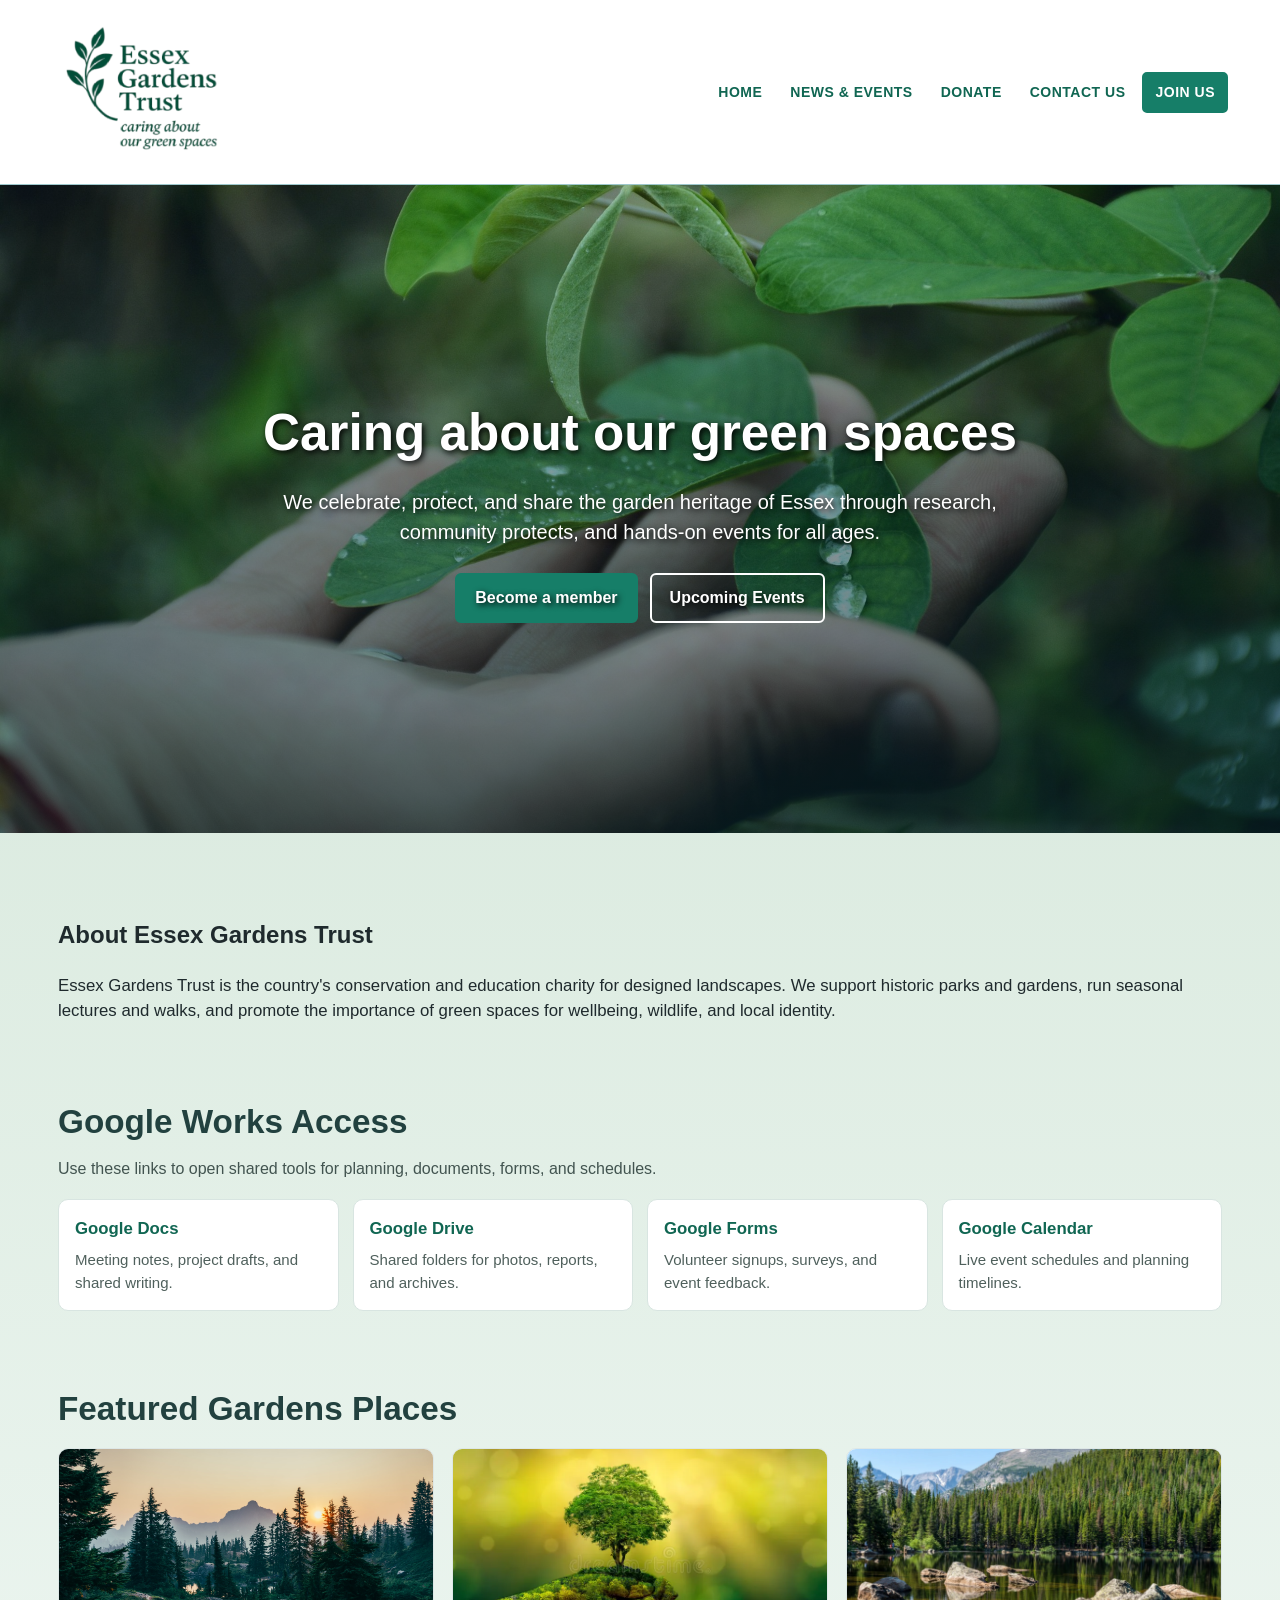
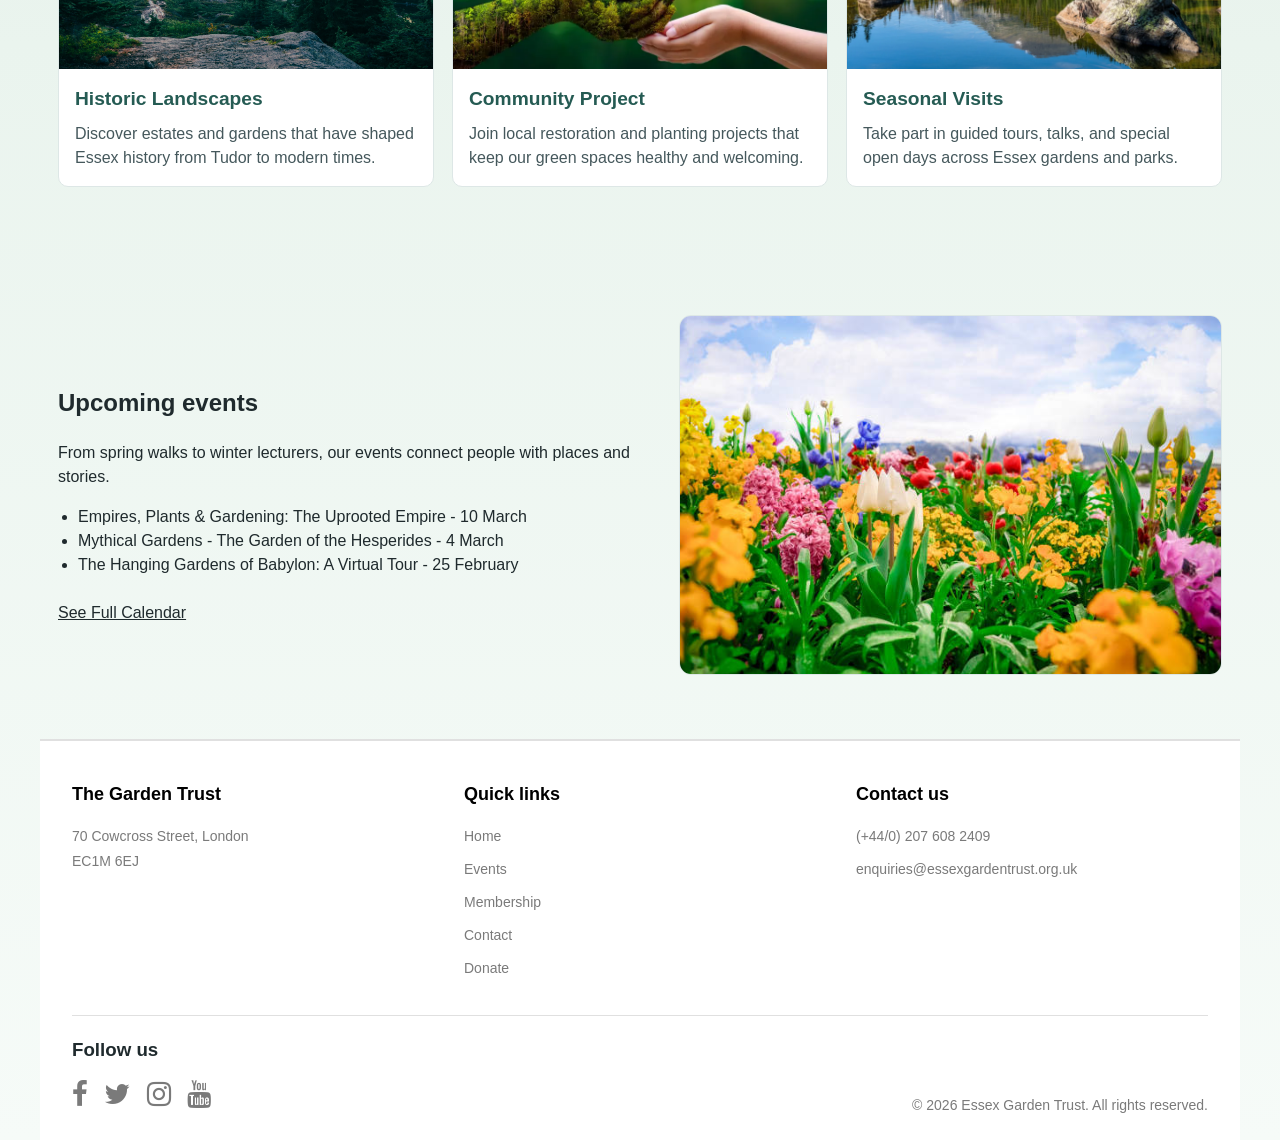
==== commit f7736cc7: "Update site to meet live brief requirements Added Google Works access section on homepage Added memb" ====
--- a/index.html
+++ b/index.html
@@ -69,6 +69,30 @@
                 landscapes. We support historic parks and gardens, run seasonal lectures and walks,
                 and promote the importance of green spaces for wellbeing, wildlife, and local identity.
             </p>
+        </div>
+    </section>
+
+    <!-- Quick access area for Google Works resources used by members and volunteers -->
+    <section class="google-works-access" id="google-works">
+        <h2>Google Works Access</h2>
+        <p>Use these links to open shared tools for planning, documents, forms, and schedules.</p>
+        <div class="google-works-grid">
+            <a class="google-work-card" href="https://docs.google.com" target="_blank" rel="noopener noreferrer">
+                <h3>Google Docs</h3>
+                <p>Meeting notes, project drafts, and shared writing.</p>
+            </a>
+            <a class="google-work-card" href="https://drive.google.com" target="_blank" rel="noopener noreferrer">
+                <h3>Google Drive</h3>
+                <p>Shared folders for photos, reports, and archives.</p>
+            </a>
+            <a class="google-work-card" href="https://forms.google.com" target="_blank" rel="noopener noreferrer">
+                <h3>Google Forms</h3>
+                <p>Volunteer signups, surveys, and event feedback.</p>
+            </a>
+            <a class="google-work-card" href="https://calendar.google.com" target="_blank" rel="noopener noreferrer">
+                <h3>Google Calendar</h3>
+                <p>Live event schedules and planning timelines.</p>
+            </a>
         </div>
     </section>
 
--- a/style.css
+++ b/style.css
@@ -196,6 +196,54 @@
     font-size: 1.05rem;
 }
 
+.google-works-access{
+    padding-top: 10px;
+}
+
+.google-works-access h2{
+    margin: 0 0 10px;
+    color: #22413f;
+    font-size: clamp(1.5rem, 2.6vw, 2.2rem);
+}
+
+.google-works-access > p{
+    margin: 0 0 18px;
+    color: #425450;
+}
+
+.google-works-grid{
+    display: grid;
+    grid-template-columns: repeat(4, minmax(170px, 1fr));
+    gap: 14px;
+}
+
+.google-work-card{
+    display: block;
+    text-decoration: none;
+    background: #ffffff;
+    border: 1px solid #d8e5e1;
+    border-radius: 10px;
+    padding: 16px;
+    transition: transform 0.2s ease, box-shadow 0.2s ease;
+}
+
+.google-work-card:hover{
+    transform: translateY(-2px);
+    box-shadow: 0 8px 16px rgba(0, 0, 0, 0.08);
+}
+
+.google-work-card h3{
+    margin: 0 0 8px;
+    color: #106652;
+    font-size: 1.05rem;
+}
+
+.google-work-card p{
+    margin: 0;
+    color: #4f605c;
+    font-size: 0.94rem;
+}
+
 .cards{
     padding-top: 9px;
 }
@@ -893,6 +941,26 @@
     background: #0f5645;
 }
 
+.membership-payment-card{
+    background: #ffffff;
+    border: 1px solid #d8dedb;
+    border-radius: 8px;
+    padding: 24px;
+    margin-top: 18px;
+}
+
+.membership-payment-summary{
+    margin: 0 0 14px;
+    color: #374a45;
+    line-height: 1.6;
+}
+
+.membership-payment-note{
+    margin: 12px 0 0;
+    color: #5f726d;
+    font-size: 0.92rem;
+}
+
 
 @media (max-width: 760px){
     .membership-option{
@@ -923,50 +991,253 @@
 }
 
 /* Donate page card stack and call-to-action button. */
+.donate-hero{
+    position: relative; /* Create positioning context for absolutely positioned children */
+    min-height: 46vh;
+    border-radius: 14px;
+    overflow: hidden; /* Clip overflowing child content */
+    margin: 14px 24px 0;
+    background-image: url("images/garden-tour1.jpg");
+    background-size: cover;
+    background-position: center;
+    display: grid; /* Use grid layout for structured columns/rows */
+    place-items: center;
+}
+
+.donate-hero-overlay{
+    position: absolute; /* Position element relative to nearest positioned ancestor */
+    inset: 0; /* Stretch absolutely positioned overlay to all four edges */
+    background: linear-gradient(120deg, rgba(9, 36, 42, 0.72), rgba(22, 126, 104, 0.52));
+}
+
+.donate-hero-content{
+    position: relative; /* Create positioning context for absolutely positioned children */
+    z-index: 1; /* Layer element above its background overlay */
+    text-align: center; /* Center-align section titles and callouts */
+    max-width: 760px;
+    padding: 28px 20px;
+    color: #ffffff; /* High contrast text on dark/brand backgrounds */
+}
+
+.donate-hero-content h1{
+    margin: 0 0 10px; /* Remove default outer spacing */
+    font-size: clamp(2rem, 4.2vw, 3.1rem);
+}
+
+.donate-hero-content p{
+    margin: 0 0 22px; /* Remove default outer spacing */
+    font-size: clamp(1rem, 1.8vw, 1.2rem);
+}
+
 .donation-title{
     color: #106652;
     text-align: center; /* Center-align section titles and callouts */
     font-size: 36px;
-    padding: 50px 0 12px;
+    padding: 22px 0 12px;
     margin: 0; /* Remove default outer spacing */
 }
 
 .donation-subtitle {
-    color: #7a7a7a;
+    color: #4e615d;
     text-align: center; /* Center-align section titles and callouts */
     font-size: 18px;
-    padding: 0 20px 40px;
-    margin: 0; /* Remove default outer spacing */
-}
+    max-width: 780px;
+    padding: 0 20px 18px;
+    margin: 0 auto; /* Center block horizontally */
+}
+
+.donation-frequency{
+    display: flex; /* Use flexible layout for row/column alignment */
+    justify-content: center; /* Center children along main axis */
+    gap: 12px;
+    margin: 14px 0 30px;
+}
+
+.payment-methods{
+    max-width: 760px;
+    margin: 0 auto 24px; /* Center block horizontally */
+    text-align: center; /* Center-align section titles and callouts */
+}
+
+.payment-methods-label{
+    margin: 0 0 10px; /* Remove default outer spacing */
+    color: #37524a;
+    font-size: 14px; /* Keep body/control text compact and readable */
+    font-weight: 700; /* Emphasize headings and primary actions */
+    text-transform: uppercase;
+    letter-spacing: 0.5px;
+}
+
+.payment-methods-options{
+    display: flex; /* Use flexible layout for row/column alignment */
+    justify-content: center; /* Center children along main axis */
+    gap: 10px;
+    flex-wrap: wrap; /* Allow items to wrap to the next line */
+}
+
+.payment-method-btn{
+    border: 1px solid #a8c0b4;
+    background: #ffffff; /* White surface for readability and contrast */
+    color: #23423a;
+    border-radius: 999px;
+    padding: 8px 16px;
+    font-size: 14px; /* Keep body/control text compact and readable */
+    font-weight: 600;
+    cursor: pointer; /* Indicate clickable interactive element */
+}
+
+.payment-method-btn.active,
+.payment-method-btn:hover{
+    background: #106652;
+    border-color: #106652;
+    color: #ffffff; /* High contrast text on dark/brand backgrounds */
+}
+
+.payment-demo-modal{
+    position: fixed; /* Position element relative to viewport */
+    inset: 0; /* Stretch absolutely positioned overlay to all four edges */
+    z-index: 40;
+}
+
+.payment-demo-backdrop{
+    position: absolute; /* Position element relative to nearest positioned ancestor */
+    inset: 0; /* Stretch absolutely positioned overlay to all four edges */
+    background: rgba(7, 24, 29, 0.56);
+}
+
+.payment-demo-dialog{
+    position: relative; /* Create positioning context for absolutely positioned children */
+    max-width: 460px;
+    margin: 12vh auto 0; /* Center block horizontally */
+    background: #ffffff; /* White surface for readability and contrast */
+    border-radius: 12px;
+    border: 1px solid #cfe0d5;
+    box-shadow: 0 14px 30px rgba(0, 0, 0, 0.18);
+    padding: 22px;
+    text-align: center; /* Center-align section titles and callouts */
+}
+
+.payment-demo-dialog h3{
+    margin: 0 0 8px; /* Remove default outer spacing */
+    color: #106652;
+}
+
+.payment-demo-text{
+    margin: 0 0 12px; /* Remove default outer spacing */
+    color: #425450;
+}
+
+.payment-demo-summary{
+    margin: 0; /* Remove default outer spacing */
+    color: #2f3c39;
+    line-height: 1.6;
+}
+
+.payment-demo-actions{
+    margin-top: 16px;
+    display: flex; /* Use flexible layout for row/column alignment */
+    justify-content: center; /* Center children along main axis */
+    gap: 10px;
+    flex-wrap: wrap; /* Allow items to wrap to the next line */
+}
+
+.payment-demo-actions .donate-btn,
+.payment-demo-actions .freq-btn{
+    margin-top: 0;
+}
+
+.freq-btn{
+    border: 1px solid #99b4a9;
+    background: #ffffff; /* White surface for readability and contrast */
+    color: #1f2a2d;
+    padding: 9px 16px;
+    border-radius: 999px;
+    font-weight: 600;
+    cursor: pointer; /* Indicate clickable interactive element */
+}
+
+.freq-btn.active,
+.freq-btn:hover{
+    background: #106652;
+    color: #ffffff; /* High contrast text on dark/brand backgrounds */
+    border-color: #106652;
+}
+
 .donation-section{
-    padding: 10px 24px 70px;
-}
-.donate-card h3{
-    color: #106652;
-    margin: 8px 0 20px;
-    font-size: 24px;
-    text-align: center; /* Center-align section titles and callouts */
-}
-
-.donate-card p{
-    color: #106652;
-    font-size: 15px;
-    padding: 0; /* Remove default inner spacing */
-    margin: 0; /* Remove default outer spacing */
-    text-align: center; /* Center-align section titles and callouts */
-}
+    padding: 24px 24px 62px;
+    background: linear-gradient(to bottom, #f6fbf8 0%, #eef6f1 100%);
+}
+
+.donate-grid{
+    display: grid; /* Use grid layout for structured columns/rows */
+    grid-template-columns: repeat(3, minmax(220px, 1fr)); /* Three columns with a minimum readable card width */
+    gap: 22px;
+    max-width: 1100px;
+    margin: 0 auto; /* Center block horizontally */
+    padding: 0 24px;
+}
+
 .donate-card{
     background: #ffffff; /* White surface for readability and contrast */
-    display: grid; /* Use grid layout for structured columns/rows */
-    grid-template-columns: 1fr; /* Single-column stack for narrow layouts */
+    display: flex; /* Use flexible layout for row/column alignment */
+    flex-direction: column; /* Stack children vertically in this container */
+    align-items: center; /* Align children in the cross axis center */
+    border-radius: 14px;
+    box-shadow: 0 10px 22px rgba(0, 0, 0, 0.08);
+    border: 1px solid #d6e7dc;
+    padding: 28px 22px 22px;
+    position: relative; /* Create positioning context for absolutely positioned children */
+    transition: transform 0.2s ease, box-shadow 0.2s ease;
+}
+
+.donate-card:hover{
+    transform: translateY(-4px);
+    box-shadow: 0 16px 28px rgba(0, 0, 0, 0.1);
+}
+
+.donate-card-featured{
+    border: 2px solid #5a8a42;
+}
+
+.donate-badge{
+    position: absolute; /* Position element relative to nearest positioned ancestor */
+    top: -12px;
+    background: #5a8a42;
+    color: #ffffff; /* High contrast text on dark/brand backgrounds */
+    font-size: 12px;
+    font-weight: 700; /* Emphasize headings and primary actions */
+    letter-spacing: 0.4px;
+    text-transform: uppercase;
+    padding: 5px 12px;
+    border-radius: 999px;
+}
+
+.donate-icon{
+    margin: 0 0 10px; /* Remove default outer spacing */
+    width: 54px;
+    height: 54px;
+    border-radius: 50%;
+    display: inline-flex; /* Flex alignment while staying inline */
     align-items: center; /* Align children in the cross axis center */
     justify-content: center; /* Center children along main axis */
-    border-radius: 12px;
-    box-shadow: 0 6px 16px rgba(0, 0, 0, 0.08);
-    border: 1px solid #d9e9dd;
-    padding: 28px 22px 22px;
-    max-width: 400px;
-    margin: 0 auto; /* Center block horizontally */
+    background: #e8f2ec;
+    color: #106652;
+    font-size: 24px;
+}
+
+.donate-card h3{
+    color: #106652;
+    margin: 8px 0 14px;
+    font-size: 34px;
+    text-align: center; /* Center-align section titles and callouts */
+}
+
+.donate-impact{
+    color: #42524e;
+    font-size: 15px;
+    margin: 0; /* Remove default outer spacing */
+    text-align: center; /* Center-align section titles and callouts */
+    min-height: 64px;
 }
 
 .donate-btn{
@@ -974,16 +1245,56 @@
     color: #fff;
     border: none; /* Remove browser default border */
     border-radius: 9px;
-    height: 52px;
+    height: 50px;
     font-size: 16px; /* Comfortable default reading size */
     font-weight: 600;
     cursor: pointer; /* Indicate clickable interactive element */
-    margin: 30px auto 0;
-    width: 140px;
+    margin: 24px auto 0;
+    width: 100%; /* Stretch element to full container width */
+    max-width: 180px;
     align-items: center; /* Align children in the cross axis center */
     justify-content: center; /* Center children along main axis */
     display: flex; /* Use flexible layout for row/column alignment */
 }
+
+.donation-trust-bar{
+    max-width: 980px;
+    margin: 26px auto 0; /* Center block horizontally */
+    padding: 13px 16px;
+    border: 1px solid #cde0d4;
+    border-radius: 10px;
+    background: #f7fbf9;
+    display: flex; /* Use flexible layout for row/column alignment */
+    flex-wrap: wrap; /* Allow items to wrap to the next line */
+    justify-content: center; /* Center children along main axis */
+    gap: 12px;
+    color: #46625b;
+    font-size: 14px; /* Keep body/control text compact and readable */
+}
+
+.donation-quote{
+    max-width: 760px;
+    margin: 24px auto 0; /* Center block horizontally */
+    padding: 0 18px;
+    text-align: center; /* Center-align section titles and callouts */
+    color: #3d5450;
+    font-style: italic;
+}
+
+.donation-cta-band{
+    margin: 0 24px 40px;
+    padding: 34px 22px;
+    border-radius: 14px;
+    background: linear-gradient(120deg, #106652, #2b7d6f);
+    text-align: center; /* Center-align section titles and callouts */
+    color: #ffffff; /* High contrast text on dark/brand backgrounds */
+}
+
+.donation-cta-band h2{
+    margin: 0 0 18px; /* Remove default outer spacing */
+    font-size: clamp(1.3rem, 2.8vw, 2rem);
+}
+
 .donate-btn:hover{
     background-color: #0d4d3b;
 }
@@ -1045,15 +1356,6 @@
     padding: 0 24px;
 }
 
-.donate-grid{
-    display: grid; /* Use grid layout for structured columns/rows */
-    grid-template-columns: 1fr; /* Single-column stack for narrow layouts */
-    gap: 22px;
-    max-width: 460px;
-    margin: 0 auto; /* Center block horizontally */
-    padding: 0 24px;
-}
-
 .contact-section{
     padding: 50px 0 70px;
 }
@@ -1073,8 +1375,13 @@
 @media (max-width: 1024px){
     .card-grid,
     .about-gallery,
-    .membership-option{
+    .membership-option,
+    .donate-grid{
         grid-template-columns: repeat(2, minmax(0, 1fr)); /* Two balanced columns at medium breakpoints */
+    }
+
+    .google-works-grid{
+        grid-template-columns: repeat(2, minmax(0, 1fr));
     }
 
     .events-preview{
@@ -1087,6 +1394,25 @@
 }
 
 @media (max-width: 760px){
+    .donate-hero{
+        min-height: 42vh;
+        margin: 10px 14px 0;
+    }
+
+    .donation-section{
+        padding: 18px 14px 52px;
+    }
+
+    .donation-trust-bar{
+        flex-direction: column; /* Stack children vertically in this container */
+        align-items: center; /* Align children in the cross axis center */
+    }
+
+    .donation-cta-band{
+        margin: 0 14px 26px;
+        padding: 24px 16px;
+    }
+
     .header-inner{
         flex-direction: column; /* Stack children vertically in this container */
         align-items: center; /* Align children in the cross axis center */
@@ -1112,6 +1438,10 @@
     .donate-grid,
     .footer .box-container{
         grid-template-columns: 1fr; /* Single-column stack for narrow layouts */
+    }
+
+    .google-works-grid{
+        grid-template-columns: 1fr;
     }
 
     .events-preview > img{
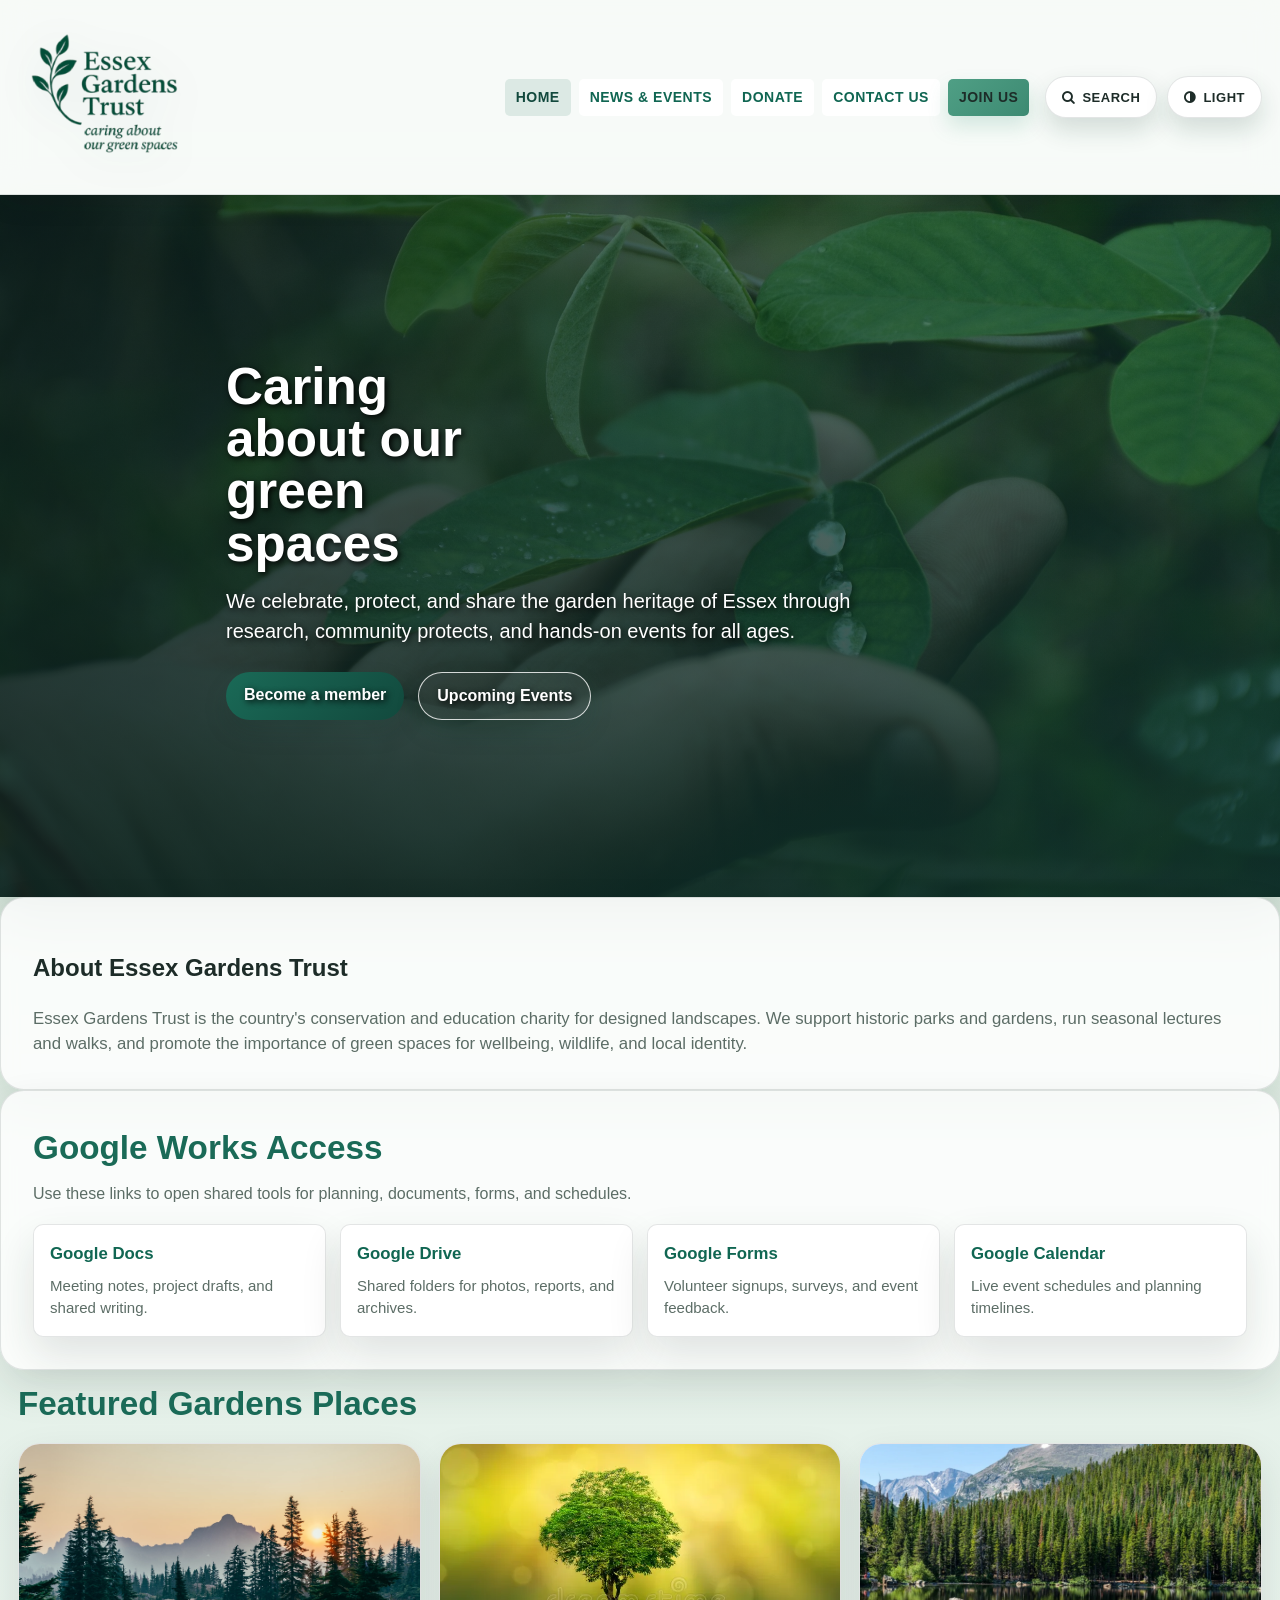
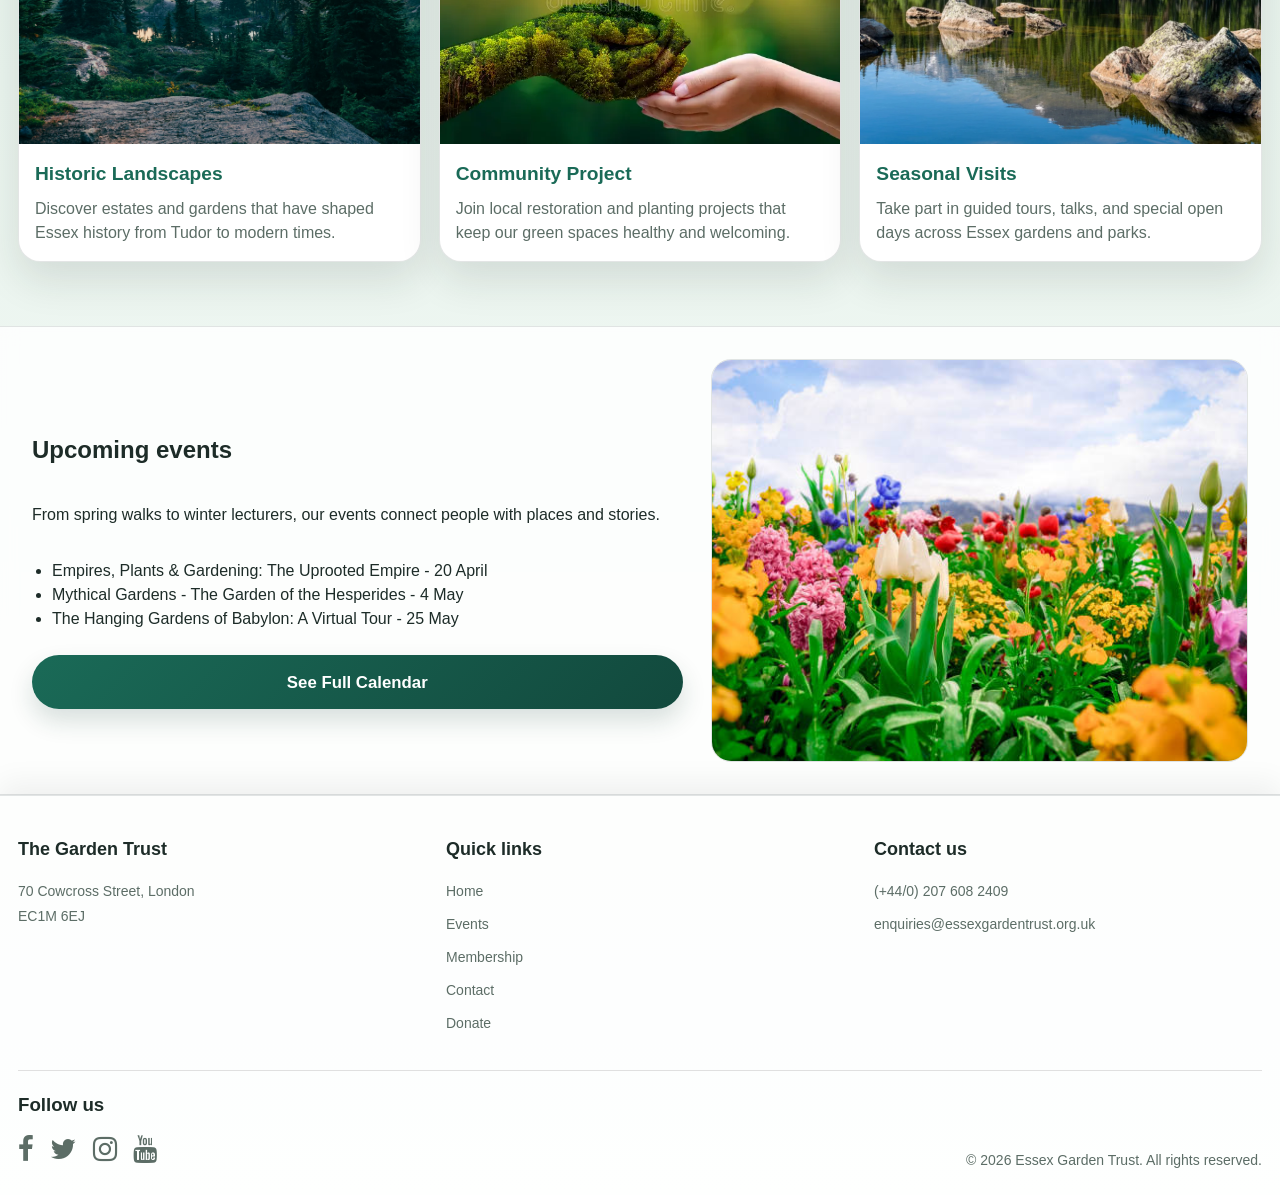
==== commit f640c2fd: "Updated dates Changed the dates on the main page" ====
--- a/index.html
+++ b/index.html
@@ -132,9 +132,9 @@
             <h2>Upcoming events</h2>
             <p>From spring walks to winter lecturers, our events connect people with places and stories.</p>
             <ul>
-                <li>Empires, Plants & Gardening: The Uprooted Empire - 10 March</li>
-                <li>Mythical Gardens - The Garden of the Hesperides - 4 March</li>
-                <li>The Hanging Gardens of Babylon: A Virtual Tour - 25 February</li>
+                <li>Empires, Plants & Gardening: The Uprooted Empire - 20 April</li>
+                <li>Mythical Gardens - The Garden of the Hesperides - 4 May</li>
+                <li>The Hanging Gardens of Babylon: A Virtual Tour - 25 May</li>
             </ul>
             <a href = "events.html" class="btn3">See Full Calendar</a>
         </div>
--- a/style.css
+++ b/style.css
@@ -206,7 +206,7 @@
     font-size: clamp(1.5rem, 2.6vw, 2.2rem);
 }
 
-.google-works-access > p{
+.google-works-access p{
     margin: 0 0 18px;
     color: #425450;
 }
@@ -993,10 +993,12 @@
 /* Donate page card stack and call-to-action button. */
 .donate-hero{
     position: relative; /* Create positioning context for absolutely positioned children */
+    width: 100%;
+    max-width: none;
     min-height: 46vh;
-    border-radius: 14px;
+    border-radius: 0;
     overflow: hidden; /* Clip overflowing child content */
-    margin: 14px 24px 0;
+    margin: 0;
     background-image: url("images/garden-tour1.jpg");
     background-size: cover;
     background-position: center;
@@ -1282,9 +1284,11 @@
 }
 
 .donation-cta-band{
-    margin: 0 24px 40px;
+    width: 100%;
+    max-width: none;
+    margin: 0 0 40px;
     padding: 34px 22px;
-    border-radius: 14px;
+    border-radius: 0;
     background: linear-gradient(120deg, #106652, #2b7d6f);
     text-align: center; /* Center-align section titles and callouts */
     color: #ffffff; /* High contrast text on dark/brand backgrounds */
@@ -1395,8 +1399,11 @@
 
 @media (max-width: 760px){
     .donate-hero{
+        width: 100%;
+        max-width: none;
         min-height: 42vh;
-        margin: 10px 14px 0;
+        margin: 0;
+        border-radius: 0;
     }
 
     .donation-section{
@@ -1409,8 +1416,11 @@
     }
 
     .donation-cta-band{
-        margin: 0 14px 26px;
+        width: 100%;
+        max-width: none;
+        margin: 0 0 26px;
         padding: 24px 16px;
+        border-radius: 0;
     }
 
     .header-inner{
@@ -2159,3 +2169,848 @@
     }
 }
 
+/* Shared design refresh layer: theme variables, polished header tools, better card alignment, and consistent imagery. */
+:root{
+    --site-bg: #f4f0e8;
+    --site-bg-strong: #efe6d8;
+    --site-surface: rgba(255, 255, 255, 0.82);
+    --site-surface-strong: #ffffff;
+    --site-text: #1d2c28;
+    --site-muted: #5c6d66;
+    --site-accent: #1a6a57;
+    --site-accent-strong: #12493d;
+    --site-accent-soft: rgba(26, 106, 87, 0.12);
+    --site-border: rgba(29, 44, 40, 0.12);
+    --site-shadow: 0 18px 40px rgba(28, 42, 34, 0.12);
+}
+
+html[data-theme="dark"]{
+    --site-bg: #0f1715;
+    --site-bg-strong: #13201d;
+    --site-surface: rgba(18, 29, 26, 0.86);
+    --site-surface-strong: #182421;
+    --site-text: #edf5f0;
+    --site-muted: #a7bab2;
+    --site-accent: #7bc4ab;
+    --site-accent-strong: #98d8c1;
+    --site-accent-soft: rgba(123, 196, 171, 0.14);
+    --site-border: rgba(237, 245, 240, 0.12);
+    --site-shadow: 0 18px 40px rgba(0, 0, 0, 0.34);
+}
+
+html{
+    scroll-behavior: smooth;
+}
+
+body{
+    background:
+        radial-gradient(circle at top left, rgba(104, 149, 117, 0.18), transparent 34%),
+        radial-gradient(circle at top right, rgba(196, 156, 102, 0.18), transparent 30%),
+        linear-gradient(180deg, var(--site-bg-strong) 0%, var(--site-bg) 24%, var(--site-bg) 100%);
+    color: var(--site-text);
+    transition: background-color 0.25s ease, color 0.25s ease;
+}
+
+main,
+section,
+.events-section,
+.container-news,
+.membership-form-section,
+.donation-section,
+.volunteering-images,
+.gallery-section,
+.contact-section,
+.footer{
+    width: 100%;
+    max-width: none;
+    margin-left: 0;
+    margin-right: 0;
+}
+
+a,
+button,
+input,
+textarea,
+select{
+    transition: background-color 0.2s ease, color 0.2s ease, border-color 0.2s ease, box-shadow 0.2s ease, transform 0.2s ease;
+}
+
+.site-header{
+    background: var(--site-surface);
+    border-bottom: 1px solid var(--site-border);
+    box-shadow: 0 10px 24px rgba(26, 39, 31, 0.08);
+    backdrop-filter: blur(14px);
+}
+
+.header-inner{
+    max-width: none;
+    padding: 10px 18px;
+    gap: 16px;
+}
+
+.brand-mark{
+    width: clamp(112px, 14vw, 180px);
+    filter: drop-shadow(0 8px 20px rgba(17, 56, 46, 0.1));
+}
+
+.top-nav{
+    flex: 1 1 auto;
+    gap: 8px;
+}
+
+.top-nav a,
+.dropbtn{
+    color: var(--site-text);
+}
+
+.top-nav a:hover,
+.top-nav a.active,
+.dropbtn:hover,
+.dropbtn.active{
+    background: var(--site-accent-soft);
+    color: var(--site-accent-strong);
+}
+
+.btn-join,
+.btn1,
+.btn2,
+.btn3,
+.events-load-more,
+.news-load-more,
+.form-btn,
+.membership-form-submit,
+.donate-btn,
+.social-btn,
+.membership-button,
+.membership-button1,
+.membership-button2,
+.header-tool-btn,
+.site-search-submit,
+.btn-event,
+.btn-news{
+    border-radius: 999px;
+    box-shadow: 0 12px 24px rgba(16, 63, 51, 0.16);
+}
+
+.btn-join,
+.btn1,
+.btn3,
+.events-load-more,
+.news-load-more,
+.form-btn,
+.membership-form-submit,
+.donate-btn,
+.social-btn,
+.membership-button,
+.membership-button1,
+.membership-button2,
+.site-search-submit,
+.btn-event,
+.btn-news{
+    background: linear-gradient(135deg, var(--site-accent), var(--site-accent-strong));
+    color: #ffffff;
+    border: none;
+}
+
+.btn-join{
+    background: linear-gradient(135deg, #4f9f85, #3d8a72);
+    color: #ffffff;
+    box-shadow: 0 10px 20px rgba(79, 159, 133, 0.22);
+}
+
+.btn3{
+    display: inline-flex;
+    align-items: center;
+    justify-content: center;
+    min-width: 240px;
+    min-height: 54px;
+    padding: 0 24px;
+    font-size: 1.05rem;
+    font-weight: 700;
+    text-decoration: none;
+}
+
+.btn-join:hover{
+    background: linear-gradient(135deg, #63b298, #4a9a80);
+    box-shadow: 0 14px 24px rgba(79, 159, 133, 0.28);
+}
+
+.btn-join:hover,
+.btn1:hover,
+.btn3:hover,
+.events-load-more:hover,
+.news-load-more:hover,
+.form-btn:hover,
+.membership-form-submit:hover,
+.donate-btn:hover,
+.social-btn:hover,
+.membership-button:hover,
+.membership-button1:hover,
+.membership-button2:hover,
+.site-search-submit:hover,
+.btn-event:hover,
+.btn-news:hover{
+    transform: translateY(-1px);
+    box-shadow: 0 16px 28px rgba(16, 63, 51, 0.22);
+}
+
+.btn2{
+    border: 1px solid rgba(255, 255, 255, 0.8);
+    background: rgba(255, 255, 255, 0.06);
+}
+
+.btn2:hover{
+    background: rgba(255, 255, 255, 0.14);
+}
+
+.droplist .dropdown-menu{
+    background: var(--site-surface-strong);
+    border: 1px solid var(--site-border);
+    border-radius: 18px;
+    box-shadow: var(--site-shadow);
+    padding: 8px;
+}
+
+.dropdown-menu a:hover{
+    background: var(--site-accent-soft);
+}
+
+.header-tools{
+    display: flex;
+    align-items: center;
+    gap: 10px;
+    flex: 0 0 auto;
+}
+
+.header-tool-btn{
+    min-height: 42px;
+    padding: 0 16px;
+    border: 1px solid var(--site-border);
+    background: var(--site-surface-strong);
+    color: var(--site-text);
+    display: inline-flex;
+    align-items: center;
+    justify-content: center;
+    gap: 8px;
+    cursor: pointer;
+}
+
+.header-tool-btn:hover{
+    background: var(--site-accent-soft);
+    color: var(--site-accent-strong);
+}
+
+.header-tool-btn-label{
+    font-size: 13px;
+    font-weight: 700;
+    letter-spacing: 0.04em;
+    text-transform: uppercase;
+}
+
+.menu-toggle{
+    border-color: var(--site-border);
+    background: var(--site-surface-strong);
+}
+
+.menu-line{
+    background-color: var(--site-accent);
+}
+
+.hero{
+    width: 100%;
+    max-width: none;
+    min-height: 78vh;
+    margin-top: 0;
+    border-radius: 0;
+    overflow: hidden;
+    box-shadow: 0 24px 50px rgba(8, 25, 20, 0.18);
+}
+
+.hero-overlay{
+    background:
+        linear-gradient(120deg, rgba(12, 32, 29, 0.78), rgba(24, 78, 65, 0.4)),
+        linear-gradient(180deg, rgba(12, 32, 29, 0.14), rgba(12, 32, 29, 0.78));
+}
+
+.hero-content{
+    text-align: left;
+    padding: 76px 36px 88px;
+}
+
+.hero h1{
+    max-width: 10ch;
+    line-height: 1.02;
+}
+
+.hero p{
+    margin-left: 0;
+    max-width: 640px;
+}
+
+.hero-actions{
+    justify-content: flex-start;
+    gap: 14px;
+}
+
+section,
+.events-section,
+.container-news,
+.membership-form-section,
+.donation-section,
+.volunteering-images,
+.gallery-section{
+    position: relative;
+    z-index: 1;
+}
+
+.intro,
+.google-works-access,
+.events-preview,
+.about-copy,
+.membership-form-card,
+.membership-payment-card,
+.payment-demo-dialog,
+.site-search-dialog,
+.volunteer-viewport{
+    background: var(--site-surface);
+    border: 1px solid var(--site-border);
+    box-shadow: var(--site-shadow);
+    backdrop-filter: blur(8px);
+}
+
+.intro,
+.google-works-access,
+.events-preview,
+.membership-form-card,
+.membership-payment-card,
+.volunteer-viewport{
+    border-radius: 24px;
+}
+
+.intro,
+.google-works-access,
+.events-preview{
+    padding: 32px;
+}
+
+.google-work-card,
+.card,
+.events-card,
+.news-card,
+.membership-card,
+.donate-card,
+.gallery-link{
+    background: var(--site-surface-strong);
+    border: 1px solid var(--site-border);
+    box-shadow: var(--site-shadow);
+}
+
+.google-work-card:hover,
+.card:hover,
+.events-card:hover,
+.news-card:hover,
+.membership-card:hover,
+.donate-card:hover,
+.gallery-link:hover{
+    transform: translateY(-4px);
+}
+
+.card,
+.events-card,
+.news-card,
+.membership-card,
+.donate-card{
+    display: flex;
+    flex-direction: column;
+    height: 100%;
+    border-radius: 22px;
+}
+
+.card,
+.events-card,
+.news-card,
+.membership-card{
+    overflow: hidden;
+}
+
+.donate-card{
+    overflow: visible;
+    padding-top: 38px;
+}
+
+.card-body,
+.events-card,
+.news-card{
+    gap: 12px;
+}
+
+.card-body,
+.events-card,
+.news-card{
+    color: var(--site-text);
+}
+
+.card-body p,
+.events-text,
+.events-text1,
+.news-texts,
+.events-card p,
+.news-card p,
+.intro p,
+.google-works-access p,
+.news-subtitle,
+.events-p,
+.donation-subtitle,
+.contact-section .section-subtitle,
+.membership-description,
+.footer .box-container .box p,
+.footer-bottom p,
+.footer .box-container .box a{
+    color: var(--site-muted);
+}
+
+.section h2,
+.google-works-access h2,
+.card-body h3,
+.events-card h3,
+.news-card h3,
+.news-title,
+.upcoming-event,
+.membership-title,
+.donation-title,
+.section-title,
+.about-copy h1,
+.volunteering-title,
+.contact-section .section-title{
+    color: var(--site-accent);
+}
+
+.card img,
+.about-gallery img,
+.events-card img,
+.news-card img,
+.gallery-link img,
+.events-preview > img,
+.volunteering-list .volunteering-item .volunteering-image{
+    width: 100%;
+    aspect-ratio: 4 / 3;
+    height: auto;
+    min-height: 220px;
+    object-fit: cover;
+    object-position: center 35%;
+    display: block;
+}
+
+.events-preview{
+    grid-template-columns: 1.15fr 0.95fr;
+    gap: 28px;
+    align-items: stretch;
+    border-radius: 0;
+    border-left: none;
+    border-right: none;
+    box-shadow: none;
+}
+
+.events-copy{
+    display: flex;
+    flex-direction: column;
+    justify-content: center;
+}
+
+.events-preview > img{
+    min-height: 100%;
+    border-radius: 20px;
+    border: 1px solid var(--site-border);
+}
+
+.events-grid,
+.news-grid{
+    background: transparent;
+    padding: 0;
+    gap: 24px;
+    margin-bottom: 0;
+}
+
+.events-grid--top,
+.events-grid--more,
+.news-grid--top,
+.news-grid--more{
+    align-items: stretch;
+}
+
+.events-card,
+.news-card{
+    padding: 20px;
+    text-align: left;
+}
+
+.events-card h3,
+.news-card h3{
+    margin: 2px 0 0;
+    text-align: left;
+    line-height: 1.3;
+}
+
+.events-card p,
+.news-card p,
+.news-texts{
+    padding: 0;
+    margin: 0;
+    text-align: left;
+}
+
+.btn-event,
+.btn-news{
+    display: inline-flex;
+    align-items: center;
+    justify-content: center;
+    width: 100%;
+    max-width: 220px;
+    min-height: 48px;
+    margin-top: auto;
+    padding: 0 16px;
+    text-align: center;
+}
+
+.btn-event a{
+    display: inline-flex;
+    align-items: center;
+    justify-content: center;
+    width: 100%;
+    min-height: 48px;
+    color: #ffffff;
+}
+
+.events-load-more-wrap,
+.news-load-more-wrap{
+    display: flex;
+    justify-content: center;
+    align-items: center;
+    min-height: 88px;
+    margin: 12px 0 4px;
+}
+
+.events-load-more,
+.news-load-more{
+    min-width: 180px;
+    min-height: 48px;
+    padding: 0 22px;
+    font-size: 15px;
+    letter-spacing: 0.02em;
+}
+
+.footer{
+    background: var(--site-surface);
+    border-top: 1px solid var(--site-border);
+    box-shadow: 0 -12px 28px rgba(0, 0, 0, 0.06);
+    border-left: none;
+    border-right: none;
+    padding-left: 18px;
+    padding-right: 18px;
+}
+
+.contact-left,
+.contact-right{
+    background: transparent;
+    border: none;
+    box-shadow: none;
+    backdrop-filter: none;
+    border-radius: 0;
+}
+
+.footer .box-container .box h3,
+.footer .social h3{
+    color: var(--site-text);
+}
+
+.footer .social a{
+    color: var(--site-muted);
+}
+
+.footer .social a:hover,
+.footer .box-container .box a:hover{
+    color: var(--site-accent);
+}
+
+.site-search-overlay{
+    position: fixed;
+    inset: 0;
+    z-index: 120;
+}
+
+.site-search-overlay[hidden]{
+    display: none;
+}
+
+.site-search-backdrop{
+    position: absolute;
+    inset: 0;
+    background: rgba(6, 17, 14, 0.58);
+    backdrop-filter: blur(6px);
+}
+
+.site-search-dialog{
+    position: relative;
+    width: min(760px, calc(100% - 24px));
+    margin: 10vh auto 0;
+    border-radius: 26px;
+    padding: 24px;
+}
+
+.site-search-head{
+    display: flex;
+    align-items: flex-start;
+    justify-content: space-between;
+    gap: 16px;
+    margin-bottom: 18px;
+}
+
+.site-search-eyebrow{
+    margin: 0 0 6px;
+    color: var(--site-muted);
+    font-size: 12px;
+    font-weight: 700;
+    letter-spacing: 0.1em;
+    text-transform: uppercase;
+}
+
+.site-search-head h2{
+    margin: 0;
+    color: var(--site-accent);
+}
+
+.site-search-close{
+    width: 42px;
+    height: 42px;
+    border-radius: 50%;
+    border: 1px solid var(--site-border);
+    background: var(--site-surface-strong);
+    color: var(--site-text);
+    cursor: pointer;
+}
+
+.site-search-label{
+    display: block;
+    margin-bottom: 8px;
+    color: var(--site-muted);
+    font-size: 14px;
+}
+
+.site-search-input-row{
+    display: flex;
+    gap: 12px;
+}
+
+.site-search-input{
+    width: 100%;
+    min-height: 54px;
+    border-radius: 16px;
+    border: 1px solid var(--site-border);
+    background: var(--site-surface-strong);
+    color: var(--site-text);
+    padding: 0 16px;
+    font-size: 16px;
+}
+
+.site-search-input:focus{
+    outline: none;
+    border-color: var(--site-accent);
+    box-shadow: 0 0 0 4px rgba(26, 106, 87, 0.12);
+}
+
+.site-search-submit{
+    min-width: 124px;
+    min-height: 54px;
+    cursor: pointer;
+}
+
+.site-search-results{
+    display: grid;
+    gap: 12px;
+    margin-top: 18px;
+    max-height: 52vh;
+    overflow-y: auto;
+}
+
+.site-search-result,
+.site-search-empty{
+    display: block;
+    border-radius: 18px;
+    border: 1px solid var(--site-border);
+    background: var(--site-surface-strong);
+    padding: 16px;
+    text-decoration: none;
+    color: var(--site-text);
+}
+
+.site-search-result:hover{
+    background: var(--site-accent-soft);
+    transform: translateY(-1px);
+}
+
+.site-search-result-type{
+    display: inline-block;
+    margin-bottom: 6px;
+    color: var(--site-accent);
+    font-size: 12px;
+    font-weight: 700;
+    letter-spacing: 0.08em;
+    text-transform: uppercase;
+}
+
+.site-search-result strong{
+    display: block;
+    margin-bottom: 4px;
+    font-size: 1rem;
+}
+
+.site-search-result p,
+.site-search-empty{
+    margin: 0;
+    color: var(--site-muted);
+    line-height: 1.5;
+}
+
+body.search-open{
+    overflow: hidden;
+}
+
+.reveal-block{
+    opacity: 0;
+    transform: translateY(24px);
+    transition: opacity 0.55s ease, transform 0.55s ease;
+}
+
+.reveal-block.is-visible{
+    opacity: 1;
+    transform: translateY(0);
+}
+
+@media (max-width: 1024px){
+    .hero{
+        max-width: none;
+    }
+
+    .events-preview{
+        grid-template-columns: 1fr;
+    }
+}
+
+@media (max-width: 760px){
+    .header-inner{
+        padding: 12px 14px;
+    }
+
+    .brand-mark{
+        order: 1;
+    }
+
+    .menu-toggle{
+        order: 2;
+        margin-left: auto;
+    }
+
+    .header-tools{
+        order: 3;
+        width: 100%;
+        justify-content: flex-end;
+    }
+
+    .top-nav{
+        order: 4;
+    }
+
+    .header-tool-btn{
+        min-width: 48px;
+        padding: 0 14px;
+    }
+
+    .header-tool-btn-label{
+        display: none;
+    }
+
+    .hero{
+        max-width: none;
+        min-height: 64vh;
+        margin-top: 0;
+        border-radius: 0;
+    }
+
+    .hero-content{
+        text-align: center;
+        padding: 56px 18px 64px;
+    }
+
+    .hero h1{
+        max-width: none;
+    }
+
+    .hero p{
+        margin-left: auto;
+        margin-right: auto;
+    }
+
+    .hero-actions{
+        justify-content: center;
+    }
+
+    .intro,
+    .google-works-access,
+    .events-preview,
+    .membership-form-card,
+    .membership-payment-card,
+    .site-search-dialog,
+    .volunteer-viewport{
+        border-radius: 20px;
+    }
+
+    .intro,
+    .google-works-access,
+    .events-preview{
+        padding: 22px;
+    }
+
+    .site-search-dialog{
+        margin-top: 6vh;
+        padding: 18px;
+    }
+
+    .site-search-input-row{
+        flex-direction: column;
+    }
+
+    .site-search-submit{
+        width: 100%;
+    }
+}
+
+@media (max-width: 480px){
+    .btn-join,
+    .btn1,
+    .btn2,
+    .btn3,
+    .events-load-more,
+    .news-load-more,
+    .btn-event,
+    .btn-news,
+    .site-search-submit{
+        width: 100%;
+        max-width: none;
+    }
+
+    .events-load-more-wrap,
+    .news-load-more-wrap{
+        min-height: 72px;
+    }
+
+    .card img,
+    .about-gallery img,
+    .events-card img,
+    .news-card img,
+    .gallery-link img,
+    .events-preview > img,
+    .volunteering-list .volunteering-item .volunteering-image{
+        min-height: 200px;
+    }
+}
+
